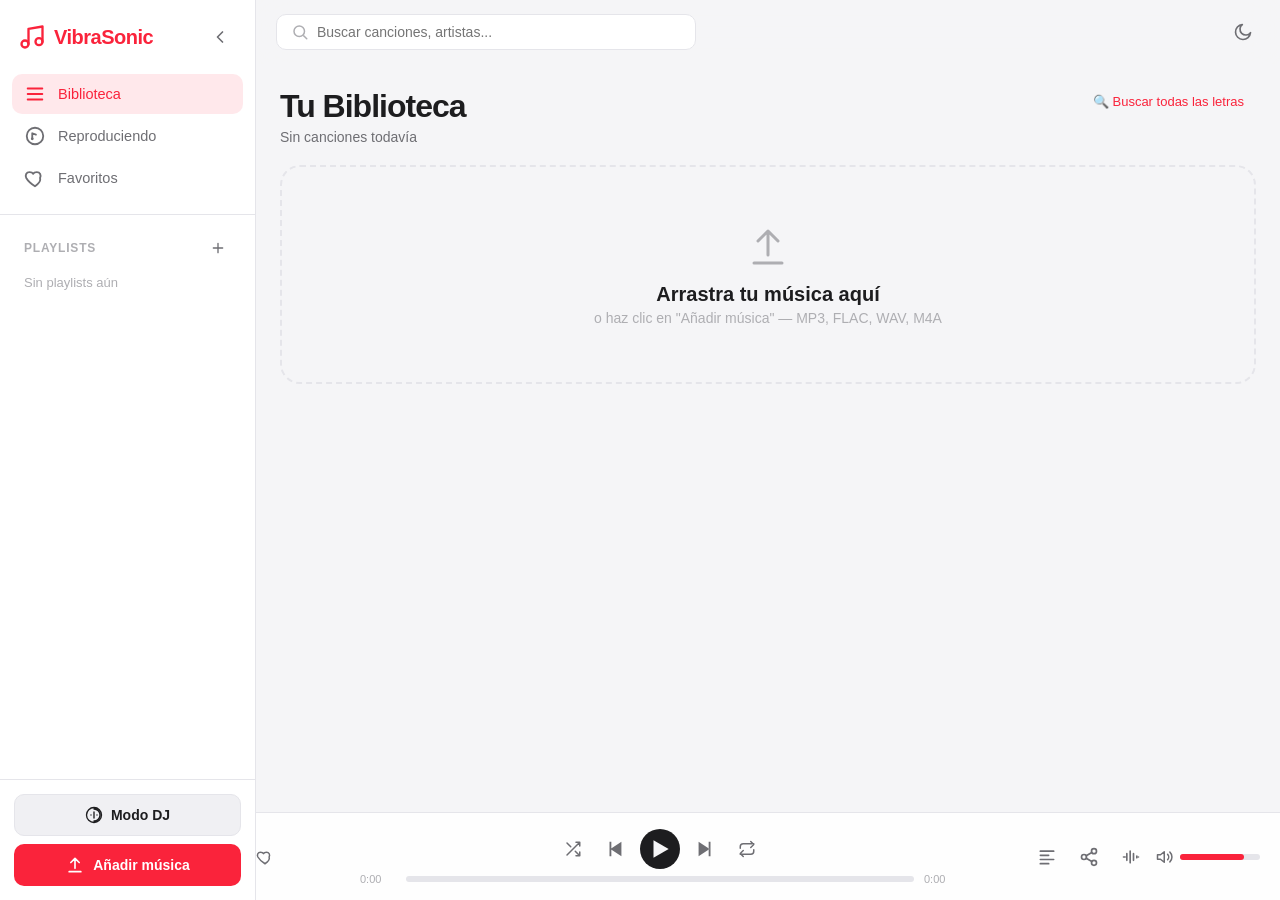
==== index.html @ 5c3b25f8 "Add files via upload" ====
<!DOCTYPE html>
<html lang="es">
<head>
    <meta charset="UTF-8">
    <meta name="viewport" content="width=device-width, initial-scale=1.0, maximum-scale=5.0">
    <meta name="theme-color" content="#fa233b">
    <title>VibraSonic</title>
    <style>
/* ===== Reset ===== */
*, *::before, *::after { margin: 0; padding: 0; box-sizing: border-box; }

:root {
    --bg: #f5f5f7;
    --surface: #ffffff;
    --surface-2: #fbfbfd;
    --surface-3: #f0f0f3;
    --text: #1d1d1f;
    --text-2: #6e6e73;
    --text-3: #aeaeb2;
    --border: #e5e5ea;
    --accent: #fa233b;
    --accent-2: #ff416c;
    --accent-light: rgba(250, 35, 59, 0.1);
    --shadow: 0 4px 24px rgba(0, 0, 0, 0.06);
    --shadow-lg: 0 12px 48px rgba(0, 0, 0, 0.12);
    --song-color: #fa233b;
    --song-color-light: rgba(250, 35, 59, 0.1);
    --player-bg: rgba(255, 255, 255, 0.85);
    --topbar-bg: rgba(245, 245, 247, 0.8);
    --radius: 14px;
    --radius-sm: 10px;
    --radius-lg: 20px;
    --sidebar-w: 256px;
    --player-h: 88px;
    --transition: 0.25s cubic-bezier(0.4, 0, 0.2, 1);
    --font: -apple-system, BlinkMacSystemFont, "SF Pro Display", "Segoe UI", Roboto, Helvetica, Arial, sans-serif;
}

[data-theme="dark"] {
    --bg: #0a0a0c;
    --surface: #1c1c1e;
    --surface-2: #2c2c2e;
    --surface-3: #3a3a3c;
    --text: #f5f5f7;
    --text-2: #98989d;
    --text-3: #636366;
    --border: #38383a;
    --accent: #fa2350;
    --accent-2: #ff4d6d;
    --accent-light: rgba(250, 35, 80, 0.15);
    --shadow: 0 4px 24px rgba(0, 0, 0, 0.3);
    --shadow-lg: 0 12px 48px rgba(0, 0, 0, 0.5);
    --player-bg: rgba(28, 28, 30, 0.85);
    --topbar-bg: rgba(10, 10, 12, 0.8);
}

html, body {
    height: 100%;
    font-family: var(--font);
    background: var(--bg);
    color: var(--text);
    overflow: hidden;
    -webkit-font-smoothing: antialiased;
    transition: background 0.4s ease, color 0.4s ease;
}

button { font-family: var(--font); cursor: pointer; border: none; background: none; color: inherit; }
input, textarea { font-family: var(--font); outline: none; }
::-webkit-scrollbar { width: 8px; }
::-webkit-scrollbar-track { background: transparent; }
::-webkit-scrollbar-thumb { background: var(--text-3); border-radius: 4px; }
::-webkit-scrollbar-thumb:hover { background: var(--text-2); }

#app { display: flex; height: 100vh; height: 100dvh; width: 100vw; }

/* ===== Sidebar ===== */
.sidebar {
    width: var(--sidebar-w);
    background: var(--surface);
    border-right: 1px solid var(--border);
    display: flex;
    flex-direction: column;
    flex-shrink: 0;
    z-index: 100;
    transition: margin-left var(--transition), background 0.4s ease;
}
.sidebar.collapsed { margin-left: calc(-1 * var(--sidebar-w)); }

.sidebar-header { display: flex; align-items: center; justify-content: space-between; padding: 20px 18px 12px; }
.logo { display: flex; align-items: center; gap: 8px; color: var(--accent); font-size: 20px; font-weight: 700; letter-spacing: -0.5px; }

.icon-btn { display: flex; align-items: center; justify-content: center; width: 34px; height: 34px; border-radius: 50%; color: var(--text-2); transition: all var(--transition); flex-shrink: 0; }
.icon-btn:hover { background: var(--surface-3); color: var(--text); }
.icon-btn.active { color: var(--accent); background: var(--accent-light); }

.icon-btn-sm { display: flex; align-items: center; justify-content: center; width: 26px; height: 26px; border-radius: 50%; color: var(--text-2); transition: all var(--transition); }
.icon-btn-sm:hover { background: var(--surface-3); color: var(--accent); }

.sidebar-nav { padding: 8px 12px; display: flex; flex-direction: column; gap: 2px; }
.nav-item { display: flex; align-items: center; gap: 12px; width: 100%; padding: 9px 12px; border-radius: var(--radius-sm); color: var(--text-2); font-size: 14.5px; font-weight: 500; transition: all var(--transition); }
.nav-item:hover { background: var(--surface-3); color: var(--text); }
.nav-item.active { background: var(--accent-light); color: var(--accent); }
.nav-item .badge { margin-left: auto; background: var(--accent); color: #fff; font-size: 11px; font-weight: 700; min-width: 20px; height: 20px; border-radius: 10px; display: flex; align-items: center; justify-content: center; padding: 0 6px; }
.nav-item .badge:empty { display: none; }

.sidebar-section { padding: 8px 12px; margin-top: 8px; flex: 1; overflow-y: auto; border-top: 1px solid var(--border); }
.section-label { display: flex; align-items: center; justify-content: space-between; padding: 12px 12px 6px; font-size: 12px; font-weight: 700; text-transform: uppercase; letter-spacing: 0.8px; color: var(--text-3); }
.playlist-list { display: flex; flex-direction: column; gap: 2px; }
.playlist-item { display: flex; align-items: center; gap: 10px; width: 100%; padding: 8px 12px; border-radius: var(--radius-sm); color: var(--text-2); font-size: 14px; transition: all var(--transition); text-align: left; }
.playlist-item:hover { background: var(--surface-3); color: var(--text); }
.playlist-item.active { background: var(--accent-light); color: var(--accent); }
.playlist-item .pl-name { flex: 1; white-space: nowrap; overflow: hidden; text-overflow: ellipsis; }
.playlist-item .pl-count { font-size: 12px; color: var(--text-3); }
.empty-hint { padding: 8px 12px; font-size: 13px; color: var(--text-3); }

.sidebar-footer { padding: 14px; border-top: 1px solid var(--border); display: flex; flex-direction: column; gap: 8px; }
.upload-btn { display: flex; align-items: center; justify-content: center; gap: 8px; width: 100%; padding: 11px; border-radius: var(--radius-sm); background: var(--accent); color: #fff; font-size: 14px; font-weight: 600; transition: all var(--transition); }
.upload-btn:hover { background: #e01e33; transform: translateY(-1px); box-shadow: 0 4px 16px rgba(250, 35, 59, 0.3); }
.dj-btn { display: flex; align-items: center; justify-content: center; gap: 8px; width: 100%; padding: 11px; border-radius: var(--radius-sm); background: var(--surface-3); color: var(--text); font-size: 14px; font-weight: 600; transition: all var(--transition); border: 1px solid var(--border); }
.dj-btn:hover { background: var(--accent-light); color: var(--accent); }
.dj-btn.active { background: var(--accent); color: #fff; border-color: var(--accent); animation: djPulse 2s ease-in-out infinite; }
@keyframes djPulse { 0%,100% { box-shadow: 0 0 0 0 rgba(250,35,59,0.3); } 50% { box-shadow: 0 0 0 6px rgba(250,35,59,0); } }

/* ===== Main ===== */
.main { flex: 1; display: flex; flex-direction: column; overflow: hidden; position: relative; min-width: 0; }
.topbar { display: flex; align-items: center; gap: 10px; padding: 14px 20px; position: sticky; top: 0; z-index: 10; background: var(--topbar-bg); backdrop-filter: blur(20px); -webkit-backdrop-filter: blur(20px); }

/* FIX: menu-open always visible when sidebar collapsed */
.menu-open { display: none; }
.sidebar.collapsed + .main .menu-open { display: flex; }
@media (max-width: 640px) { .menu-open { display: flex; } }

.topbar-actions { display: flex; align-items: center; gap: 4px; margin-left: auto; }
.search-box { display: flex; align-items: center; gap: 8px; flex: 1; max-width: 420px; background: var(--surface); border: 1px solid var(--border); border-radius: 10px; padding: 8px 14px; color: var(--text-3); transition: all var(--transition); }
.search-box:focus-within { border-color: var(--accent); box-shadow: 0 0 0 3px var(--accent-light); }
.search-box input { flex: 1; border: none; background: none; font-size: 14px; color: var(--text); min-width: 0; }

/* ===== Views ===== */
.view-container { flex: 1; overflow-y: auto; padding-bottom: calc(var(--player-h) + 16px); position: relative; }
.view { display: none; padding: 8px 24px 24px; animation: fadeIn 0.3s ease; }
.view.active { display: block; }
@keyframes fadeIn { from { opacity: 0; transform: translateY(8px); } to { opacity: 1; transform: translateY(0); } }

.view-header { padding: 16px 0 20px; display: flex; align-items: flex-start; justify-content: space-between; flex-wrap: wrap; gap: 8px; }
.view-header-actions { display: flex; align-items: center; gap: 16px; padding: 0 0 16px; flex-wrap: wrap; }
.gradient-header { padding: 24px 0; }
.view-title { font-size: 32px; font-weight: 800; letter-spacing: -1px; margin-bottom: 4px; }
.view-subtitle { font-size: 14px; color: var(--text-2); }
.big-icon { width: 80px; height: 80px; border-radius: var(--radius); display: flex; align-items: center; justify-content: center; margin-bottom: 16px; }
.gradient-header .big-icon { background: linear-gradient(135deg, var(--accent), var(--accent-2)); color: #fff; box-shadow: 0 8px 32px rgba(250, 35, 59, 0.25); }
.playlist-icon { background: linear-gradient(135deg, #6366f1, #a855f7) !important; box-shadow: 0 8px 32px rgba(99, 102, 241, 0.25) !important; }
.dj-big-icon { background: linear-gradient(135deg, #f59e0b, #ec4899) !important; box-shadow: 0 8px 32px rgba(245, 158, 11, 0.25) !important; }
.playlist-label { font-size: 12px; text-transform: uppercase; letter-spacing: 1px; color: var(--text-3); font-weight: 600; }

/* ===== Upload Zone ===== */
.upload-zone { display: flex; flex-direction: column; align-items: center; justify-content: center; text-align: center; padding: 56px 24px; border: 2px dashed var(--border); border-radius: var(--radius-lg); margin-bottom: 24px; color: var(--text-3); transition: all var(--transition); cursor: pointer; }
.upload-zone:hover, .upload-zone.dragover { border-color: var(--accent); background: var(--accent-light); color: var(--accent); }
.upload-zone h3 { font-size: 20px; font-weight: 700; margin: 12px 0 4px; color: var(--text); }
.upload-zone p { font-size: 14px; }
.upload-zone.hidden { display: none; }

/* ===== Song List ===== */
.song-list { display: flex; flex-direction: column; }
.song-row { display: flex; align-items: center; gap: 14px; padding: 8px 12px; border-radius: var(--radius-sm); transition: background var(--transition); position: relative; }
.song-row:hover { background: var(--surface); }
.song-row.playing { background: var(--song-color-light); }
.song-row.playing .song-title { color: var(--song-color); }
.song-index { width: 24px; text-align: center; font-size: 14px; color: var(--text-3); flex-shrink: 0; }
.song-row:hover .song-index .num { display: none; }
.song-row:hover .song-index .play-hover { display: flex; }
.song-index .play-hover { display: none; align-items: center; justify-content: center; color: var(--text); }
.song-row.playing .song-index .num { display: inline; }
.song-row.playing .song-index .play-hover { display: flex; }
.song-row.playing .song-index .equalizer { display: none; }
body.audio-playing .song-row.playing .song-index .num { display: none; }
body.audio-playing .song-row.playing .song-index .play-hover { display: none; }
body.audio-playing .song-row.playing .song-index .equalizer { display: flex; }
.song-index .equalizer { display: none; align-items: flex-end; justify-content: center; gap: 2px; height: 16px; }
.song-index .equalizer span { width: 3px; background: var(--song-color); border-radius: 2px; animation: eq 0.8s ease-in-out infinite; }
.song-index .equalizer span:nth-child(1) { height: 60%; animation-delay: 0s; }
.song-index .equalizer span:nth-child(2) { height: 100%; animation-delay: 0.15s; }
.song-index .equalizer span:nth-child(3) { height: 40%; animation-delay: 0.3s; }
@keyframes eq { 0%,100% { transform: scaleY(0.4); } 50% { transform: scaleY(1); } }

.song-art { width: 44px; height: 44px; border-radius: 8px; background: linear-gradient(135deg, var(--surface-3), var(--border)); flex-shrink: 0; overflow: hidden; display: flex; align-items: center; justify-content: center; color: var(--text-3); }
.song-art img { width: 100%; height: 100%; object-fit: cover; }
.song-info { flex: 1; min-width: 0; }
.song-title { font-size: 15px; font-weight: 500; color: var(--text); white-space: nowrap; overflow: hidden; text-overflow: ellipsis; }
.song-artist { font-size: 13px; color: var(--text-2); white-space: nowrap; overflow: hidden; text-overflow: ellipsis; }

.song-meta { display: flex; align-items: center; gap: 6px; flex-shrink: 0; }
.bpm-badge { font-size: 11px; font-weight: 700; color: var(--text-2); background: var(--surface-3); padding: 2px 7px; border-radius: 6px; font-variant-numeric: tabular-nums; }
.lrc-badge { font-size: 13px; width: 22px; height: 22px; border-radius: 6px; display: flex; align-items: center; justify-content: center; font-weight: 700; }
.lrc-badge.found { color: var(--song-color); background: var(--song-color-light); }
.lrc-badge.notfound { color: var(--text-3); opacity: 0.4; }
.lrc-badge.searching { width: 14px; height: 14px; border: 2px solid var(--border); border-top-color: var(--accent); border-radius: 50%; animation: spin 0.8s linear infinite; }
@keyframes spin { to { transform: rotate(360deg); } }
.song-duration { font-size: 13px; color: var(--text-3); flex-shrink: 0; }
.song-actions { display: flex; align-items: center; gap: 4px; opacity: 0; transition: opacity var(--transition); }
.song-row:hover .song-actions { opacity: 1; }
.song-fav { color: var(--text-3); transition: all var(--transition); }
.song-fav.favorited { color: var(--accent); }
.song-fav.favorited svg { fill: var(--accent); }

/* ===== Player Bar ===== */
.player-bar { position: absolute; bottom: 0; left: 0; right: 0; height: var(--player-h); background: var(--player-bg); backdrop-filter: blur(24px); -webkit-backdrop-filter: blur(24px); border-top: 1px solid var(--border); display: flex; align-items: center; padding: 0 20px; gap: 16px; z-index: 50; }
.player-track { display: flex; align-items: center; gap: 12px; width: 260px; flex-shrink: 0; min-width: 0; }
.player-art { width: 56px; height: 56px; border-radius: 8px; overflow: hidden; background: linear-gradient(135deg, var(--surface-3), var(--border)); display: flex; align-items: center; justify-content: center; color: var(--text-3); flex-shrink: 0; }
.player-art img { width: 100%; height: 100%; object-fit: cover; }
.mini-placeholder svg { opacity: 0.5; }
.player-track-info { display: flex; flex-direction: column; min-width: 0; flex: 1; }
.player-title { font-size: 14px; font-weight: 600; white-space: nowrap; overflow: hidden; text-overflow: ellipsis; }
.player-artist { font-size: 12px; color: var(--text-2); white-space: nowrap; overflow: hidden; text-overflow: ellipsis; }
.fav-toggle { width: 30px; height: 30px; flex-shrink: 0; }
.fav-toggle.favorited { color: var(--accent); }
.fav-toggle.favorited svg { fill: var(--accent); }

.player-center { flex: 1; display: flex; flex-direction: column; align-items: center; gap: 4px; max-width: 600px; margin: 0 auto; }
.player-controls { display: flex; align-items: center; gap: 8px; }
.play-btn { width: 40px; height: 40px; border-radius: 50%; background: var(--text); color: var(--bg); display: flex; align-items: center; justify-content: center; transition: transform var(--transition); }
.play-btn:hover { transform: scale(1.08); }
.play-btn:active { transform: scale(0.95); }

.progress-row { display: flex; align-items: center; gap: 10px; width: 100%; }
.time { font-size: 11px; color: var(--text-3); min-width: 36px; font-variant-numeric: tabular-nums; }

/* FIX: Progress bar uses --song-color, no width transition for performance */
.progress-bar { flex: 1; height: 6px; background: var(--border); border-radius: 3px; cursor: pointer; position: relative; touch-action: none; }
.progress-fill { height: 100%; background: var(--song-color); border-radius: 3px; width: 0%; transition: background 0.5s ease; }
.progress-handle { position: absolute; top: 50%; left: 0%; width: 12px; height: 12px; background: var(--surface); border: 2px solid var(--song-color); border-radius: 50%; transform: translate(-50%, -50%); opacity: 0; transition: opacity var(--transition), border-color 0.5s ease; }
.progress-bar:hover .progress-handle { opacity: 1; }

.player-right { display: flex; align-items: center; gap: 8px; width: 220px; flex-shrink: 0; justify-content: flex-end; }
.player-right .icon-btn.active { color: var(--accent); }

.volume-row { display: flex; align-items: center; gap: 6px; color: var(--text-2); }
.volume-bar { width: 80px; height: 6px; background: var(--border); border-radius: 3px; cursor: pointer; position: relative; touch-action: none; }
.volume-fill { height: 100%; background: var(--song-color); border-radius: 3px; width: 80%; transition: background 0.5s ease; }
.volume-handle { position: absolute; top: 50%; left: 80%; width: 10px; height: 10px; background: var(--surface); border: 2px solid var(--song-color); border-radius: 50%; transform: translate(-50%, -50%); opacity: 0; transition: opacity var(--transition), border-color 0.5s ease; }
.volume-bar:hover .volume-handle { opacity: 1; }

/* ===== Now Playing ===== */
.nowplaying-grid { display: grid; grid-template-columns: 1fr 1fr; gap: 32px; padding-top: 16px; }
.np-art-wrap { display: flex; flex-direction: column; align-items: center; position: sticky; top: 16px; }
.np-art { width: 100%; max-width: 360px; aspect-ratio: 1; border-radius: var(--radius-lg); overflow: hidden; background: linear-gradient(135deg, var(--song-color), var(--accent-2)); box-shadow: var(--shadow-lg); display: flex; align-items: center; justify-content: center; color: rgba(255,255,255,0.3); transition: background 0.5s ease, transform 0.4s ease; }
.np-art img { width: 100%; height: 100%; object-fit: cover; }
.np-art.playing-art { animation: floatArt 4s ease-in-out infinite; }
@keyframes floatArt { 0%,100% { transform: translateY(0); } 50% { transform: translateY(-6px); } }
.np-info { text-align: center; margin-top: 20px; max-width: 360px; }
.np-title { font-size: 22px; font-weight: 700; letter-spacing: -0.5px; }
.np-artist { font-size: 15px; color: var(--text-2); margin-top: 4px; }
.np-meta { display: flex; gap: 8px; justify-content: center; margin-top: 8px; flex-wrap: wrap; }
.np-actions { display: flex; gap: 12px; margin-top: 16px; justify-content: center; }
.round-btn { width: 42px; height: 42px; border-radius: 50%; background: var(--surface); border: 1px solid var(--border); color: var(--text-2); display: flex; align-items: center; justify-content: center; transition: all var(--transition); }
.round-btn:hover { background: var(--surface-3); color: var(--text); transform: translateY(-2px); }
.round-btn.active { color: var(--accent); border-color: var(--accent); }
.round-btn.active svg { fill: var(--accent); }

/* ===== Lyrics ===== */
.np-lyrics-panel { height: calc(100dvh - var(--player-h) - 120px); overflow: hidden; position: relative; -webkit-mask-image: linear-gradient(to bottom, transparent 0%, #000 15%, #000 85%, transparent 100%); mask-image: linear-gradient(to bottom, transparent 0%, #000 15%, #000 85%, transparent 100%); }
.lyrics-scroll { padding: 50% 0; transition: transform 0.4s cubic-bezier(0.4, 0, 0.2, 1); display: flex; flex-direction: column; gap: 18px; will-change: transform; }
.lyric-line { font-size: 24px; font-weight: 700; color: var(--text-3); text-align: left; line-height: 1.4; transition: color 0.4s ease, transform 0.4s ease; cursor: pointer; letter-spacing: -0.3px; }
.lyric-line:hover { color: var(--text-2); }
.lyric-line.active { color: var(--text); transform: scale(1.02); }
.lyrics-empty { text-align: center; color: var(--text-3); padding: 40% 20px; }
.lyrics-empty svg { margin-bottom: 12px; opacity: 0.4; }
.lyrics-empty p { font-size: 16px; margin-bottom: 16px; }
.lyrics-loading { text-align: center; color: var(--text-3); padding: 40% 20px; }
.lyrics-loading .spinner { width: 32px; height: 32px; border: 3px solid var(--border); border-top-color: var(--accent); border-radius: 50%; animation: spin 0.8s linear infinite; margin: 0 auto 16px; }

.text-btn { color: var(--accent); font-size: 14px; font-weight: 500; padding: 6px 12px; border-radius: 8px; transition: background var(--transition); }
.text-btn:hover { background: var(--accent-light); }
.text-btn.danger { color: #ff3b30; }
.text-btn.danger:hover { background: rgba(255, 59, 48, 0.1); }
.primary-btn { background: var(--accent); color: #fff; padding: 10px 24px; border-radius: var(--radius-sm); font-size: 14px; font-weight: 600; transition: all var(--transition); }
.primary-btn:hover { background: #e01e33; }
.primary-btn.full { width: 100%; margin-top: 12px; }
.play-all-btn { display: flex; align-items: center; gap: 8px; background: var(--accent); color: #fff; padding: 12px 28px; border-radius: 30px; font-size: 15px; font-weight: 600; transition: all var(--transition); }
.play-all-btn:hover { transform: scale(1.04); box-shadow: 0 6px 20px rgba(250, 35, 59, 0.3); }

/* ===== DJ Panel ===== */
.dj-panel { background: var(--surface); border-radius: var(--radius-lg); padding: 24px; margin-bottom: 24px; border: 1px solid var(--border); }
.dj-panel-header { display: flex; align-items: center; gap: 12px; margin-bottom: 16px; }
.dj-panel-title { font-size: 18px; font-weight: 700; }
.dj-panel-desc { font-size: 14px; color: var(--text-2); margin-bottom: 16px; line-height: 1.5; }
.dj-stats { display: flex; gap: 12px; flex-wrap: wrap; margin-bottom: 16px; }
.dj-stat { background: var(--surface-3); padding: 8px 14px; border-radius: var(--radius-sm); font-size: 13px; color: var(--text-2); }
.dj-stat strong { color: var(--text); font-weight: 700; }

/* ===== Visualizer ===== */
.visualizer-overlay { position: fixed; inset: 0; background: rgba(0,0,0,0.92); backdrop-filter: blur(10px); z-index: 200; display: none; flex-direction: column; }
.visualizer-overlay.show { display: flex; }
#visualizerCanvas { flex: 1; width: 100%; height: 100%; }
.viz-info { position: absolute; bottom: 40px; left: 50%; transform: translateX(-50%); text-align: center; }
.viz-mode-label { color: rgba(255,255,255,0.5); font-size: 13px; text-transform: uppercase; letter-spacing: 2px; }
.viz-modes { display: flex; gap: 8px; margin-top: 12px; }
.viz-mode { color: rgba(255,255,255,0.6); padding: 8px 20px; border-radius: 20px; font-size: 13px; font-weight: 500; border: 1px solid rgba(255,255,255,0.15); transition: all var(--transition); }
.viz-mode:hover { color: #fff; border-color: rgba(255,255,255,0.4); }
.viz-mode.active { background: var(--song-color); color: #fff; border-color: var(--song-color); }
.viz-close { position: absolute; top: 24px; right: 24px; color: rgba(255,255,255,0.7); width: 44px; height: 44px; border-radius: 50%; display: flex; align-items: center; justify-content: center; transition: all var(--transition); }
.viz-close:hover { background: rgba(255,255,255,0.1); color: #fff; }

/* ===== Modal ===== */
.modal-overlay { position: fixed; inset: 0; background: rgba(0,0,0,0.4); backdrop-filter: blur(4px); z-index: 300; display: none; align-items: center; justify-content: center; padding: 20px; }
.modal-overlay.show { display: flex; }
.modal { background: var(--surface); border-radius: var(--radius-lg); width: 100%; max-width: 560px; max-height: 85vh; display: flex; flex-direction: column; box-shadow: var(--shadow-lg); animation: modalIn 0.25s ease; }
.modal-sm { max-width: 420px; }
@keyframes modalIn { from { opacity: 0; transform: scale(0.96) translateY(10px); } to { opacity: 1; transform: scale(1) translateY(0); } }
.modal-header { display: flex; align-items: center; justify-content: space-between; padding: 20px 24px; border-bottom: 1px solid var(--border); }
.modal-header h3 { font-size: 18px; font-weight: 700; }
.modal-body { padding: 20px 24px; overflow-y: auto; flex: 1; }
.modal-hint { font-size: 13px; color: var(--text-2); line-height: 1.5; margin-bottom: 12px; }
.modal-hint code { background: var(--surface-3); padding: 2px 6px; border-radius: 4px; font-size: 12px; }
.modal-body textarea { width: 100%; min-height: 260px; border: 1px solid var(--border); border-radius: var(--radius-sm); padding: 14px; font-size: 14px; line-height: 1.6; resize: vertical; background: var(--bg); color: var(--text); }
.modal-body textarea:focus { border-color: var(--accent); }
.modal-input { width: 100%; border: 1px solid var(--border); border-radius: var(--radius-sm); padding: 12px 14px; font-size: 14px; background: var(--bg); color: var(--text); }
.modal-input:focus { border-color: var(--accent); }
.modal-footer { display: flex; align-items: center; justify-content: flex-end; gap: 8px; padding: 16px 24px; border-top: 1px solid var(--border); }
.divider { text-align: center; margin: 16px 0; position: relative; color: var(--text-3); font-size: 12px; }
.divider::before { content: ''; position: absolute; top: 50%; left: 0; right: 0; height: 1px; background: var(--border); }
.divider span { background: var(--surface); padding: 0 12px; position: relative; }
.playlist-pick-list { display: flex; flex-direction: column; gap: 4px; max-height: 200px; overflow-y: auto; }
.playlist-pick { display: flex; align-items: center; gap: 10px; padding: 10px 14px; border-radius: var(--radius-sm); background: var(--surface-3); font-size: 14px; transition: all var(--transition); width: 100%; text-align: left; color: var(--text); }
.playlist-pick:hover { background: var(--accent-light); color: var(--accent); }

/* ===== Context Menu ===== */
.context-menu { position: fixed; background: var(--surface); border-radius: var(--radius-sm); box-shadow: var(--shadow-lg); padding: 6px; z-index: 400; min-width: 200px; display: none; }
.context-menu.show { display: block; animation: modalIn 0.15s ease; }
.context-menu button { display: flex; align-items: center; gap: 10px; width: 100%; padding: 9px 14px; border-radius: 8px; font-size: 14px; color: var(--text); transition: background var(--transition); text-align: left; }
.context-menu button:hover { background: var(--surface-3); }
.context-menu button.danger { color: #ff3b30; }
.context-menu button svg { flex-shrink: 0; }

/* ===== Toast / Share ===== */
.toast { position: fixed; bottom: calc(var(--player-h) + 20px); left: 50%; transform: translateX(-50%) translateY(100px); background: var(--text); color: var(--bg); padding: 12px 24px; border-radius: 30px; font-size: 14px; font-weight: 500; z-index: 500; opacity: 0; transition: all 0.35s cubic-bezier(0.4,0,0.2,1); box-shadow: var(--shadow-lg); max-width: 90vw; text-align: center; }
.toast.show { transform: translateX(-50%) translateY(0); opacity: 1; }
.share-card { position: fixed; bottom: calc(var(--player-h) + 20px); left: 50%; transform: translateX(-50%) translateY(100px); background: var(--surface); border: 1px solid var(--border); padding: 16px 20px; border-radius: var(--radius); box-shadow: var(--shadow-lg); z-index: 500; opacity: 0; transition: all 0.35s cubic-bezier(0.4,0,0.2,1); display: flex; align-items: center; gap: 14px; max-width: 90vw; }
.share-card.show { transform: translateX(-50%) translateY(0); opacity: 1; }
.share-card .share-icon { color: var(--accent); flex-shrink: 0; }
.share-card .share-text { font-size: 14px; color: var(--text); }

/* ===== Theme Toggle ===== */
.theme-toggle { width: 34px; height: 34px; border-radius: 50%; display: flex; align-items: center; justify-content: center; color: var(--text-2); transition: all var(--transition); }
.theme-toggle:hover { background: var(--surface-3); color: var(--text); }
.theme-toggle .sun { display: none; }
.theme-toggle .moon { display: block; }
[data-theme="dark"] .theme-toggle .sun { display: block; }
[data-theme="dark"] .theme-toggle .moon { display: none; }

/* ===== Crossfade Indicator ===== */
.crossfade-indicator { position: absolute; bottom: var(--player-h); left: 0; right: 0; height: 3px; background: var(--border); z-index: 49; display: none; }
.crossfade-indicator.active { display: block; }
.crossfade-indicator .cf-fill { height: 100%; background: linear-gradient(90deg, var(--accent), var(--accent-2)); width: 0%; }

/* ===== Responsive ===== */
@media (max-width: 768px) {
    :root { --sidebar-w: 240px; --player-h: 76px; }
    .nowplaying-grid { grid-template-columns: 1fr; }
    .np-lyrics-panel { height: 350px; }
    .player-track { width: 180px; }
    .player-right { width: auto; }
    .volume-row { display: none; }
    .view { padding: 8px 16px 24px; }
    .view-title { font-size: 26px; }
    .lyric-line { font-size: 20px; }
    .song-meta .bpm-badge { display: none; }
}
@media (max-width: 640px) {
    :root { --player-h: 68px; }
    .sidebar { position: fixed; top: 0; bottom: 0; left: 0; box-shadow: var(--shadow-lg); }
    .sidebar:not(.collapsed) ~ .main::before { content: ''; position: fixed; inset: 0; background: rgba(0,0,0,0.4); z-index: 99; }
    .player-track { width: auto; flex: 1; min-width: 0; }
    .player-track-info { max-width: 120px; }
    .player-right .icon-btn:not(#vizBtn):not(#shareBtn) { display: none; }
    .progress-row .time { display: none; }
    .view-title { font-size: 22px; }
    .lyric-line { font-size: 18px; }
    .np-art { max-width: 240px; }
    .topbar { padding: 10px 12px; }
    .player-bar { padding: 0 10px; gap: 8px; }
    .play-btn { width: 36px; height: 36px; }
    .player-controls { gap: 4px; }
    .player-controls .icon-btn { width: 30px; height: 30px; }
}

</style>
</head>
<body>
    <div id="app">
        <aside class="sidebar" id="sidebar">
            <div class="sidebar-header">
                <div class="logo">
                    <svg viewBox="0 0 24 24" width="28" height="28" fill="none"><path d="M9 18V5l12-2v13" stroke="currentColor" stroke-width="2" stroke-linecap="round" stroke-linejoin="round"/><circle cx="6" cy="18" r="3" stroke="currentColor" stroke-width="2"/><circle cx="18" cy="16" r="3" stroke="currentColor" stroke-width="2"/></svg>
                    <span>VibraSonic</span>
                </div>
                <button class="icon-btn" id="sidebarToggle" title="Cerrar menú"><svg viewBox="0 0 24 24" width="20" height="20" fill="none"><path d="M15 18l-6-6 6-6" stroke="currentColor" stroke-width="2" stroke-linecap="round" stroke-linejoin="round"/></svg></button>
            </div>
            <nav class="sidebar-nav">
                <button class="nav-item active" data-view="library"><svg viewBox="0 0 24 24" width="22" height="22" fill="none"><path d="M4 6h16M4 12h16M4 18h16" stroke="currentColor" stroke-width="2" stroke-linecap="round"/></svg><span>Biblioteca</span></button>
                <button class="nav-item" data-view="nowplaying"><svg viewBox="0 0 24 24" width="22" height="22" fill="none"><circle cx="12" cy="12" r="9" stroke="currentColor" stroke-width="2"/><path d="M9 15V9l4 1.5" stroke="currentColor" stroke-width="2" stroke-linecap="round" stroke-linejoin="round"/><circle cx="9" cy="15" r="1.5" fill="currentColor"/></svg><span>Reproduciendo</span></button>
                <button class="nav-item" data-view="favorites"><svg viewBox="0 0 24 24" width="22" height="22" fill="none"><path d="M12 21s-7-4.5-9.5-9C1 9 2.5 5.5 6 5.5c2 0 3.5 1 4 2 .5-1 2-2 4-2 3.5 0 5 3.5 3.5 6.5C19 16.5 12 21 12 21z" stroke="currentColor" stroke-width="2" stroke-linejoin="round"/></svg><span>Favoritos</span><span class="badge" id="favBadge"></span></button>
            </nav>
            <div class="sidebar-section">
                <div class="section-label"><span>Playlists</span><button class="icon-btn-sm" id="newPlaylistBtn" title="Nueva playlist"><svg viewBox="0 0 24 24" width="16" height="16" fill="none"><path d="M12 5v14M5 12h14" stroke="currentColor" stroke-width="2" stroke-linecap="round"/></svg></button></div>
                <div class="playlist-list" id="playlistList"><p class="empty-hint">Sin playlists aún</p></div>
            </div>
            <div class="sidebar-footer">
                <button class="dj-btn" id="djBtn"><svg viewBox="0 0 24 24" width="18" height="18" fill="none"><path d="M12 2a10 10 0 100 20 10 10 0 000-20zm0 2a8 8 0 010 16M8 12h.01M12 8v8M16 12h.01" stroke="currentColor" stroke-width="1.8" stroke-linecap="round"/></svg><span>Modo DJ</span></button>
                <button class="upload-btn" id="uploadBtn"><svg viewBox="0 0 24 24" width="20" height="20" fill="none"><path d="M12 16V4M7 9l5-5 5 5M5 20h14" stroke="currentColor" stroke-width="2" stroke-linecap="round" stroke-linejoin="round"/></svg><span>Añadir música</span></button>
                <input type="file" id="fileInput" accept="audio/*,.lrc" multiple hidden>
            </div>
        </aside>

        <main class="main" id="main">
            <header class="topbar">
                <button class="icon-btn menu-open" id="menuOpen" title="Abrir menú"><svg viewBox="0 0 24 24" width="22" height="22" fill="none"><path d="M4 6h16M4 12h16M4 18h16" stroke="currentColor" stroke-width="2" stroke-linecap="round"/></svg></button>
                <div class="search-box"><svg viewBox="0 0 24 24" width="18" height="18" fill="none"><circle cx="11" cy="11" r="7" stroke="currentColor" stroke-width="2"/><path d="M21 21l-4-4" stroke="currentColor" stroke-width="2" stroke-linecap="round"/></svg><input type="text" id="searchInput" placeholder="Buscar canciones, artistas..."></div>
                <div class="topbar-actions">
                    <button class="theme-toggle" id="themeToggle" title="Cambiar tema"><svg class="moon" viewBox="0 0 24 24" width="20" height="20" fill="none"><path d="M21 12.8A9 9 0 1111.2 3a7 7 0 109.8 9.8z" stroke="currentColor" stroke-width="2" stroke-linejoin="round"/></svg><svg class="sun" viewBox="0 0 24 24" width="20" height="20" fill="none"><circle cx="12" cy="12" r="4" stroke="currentColor" stroke-width="2"/><path d="M12 2v2M12 20v2M4.93 4.93l1.41 1.41M17.66 17.66l1.41 1.41M2 12h2M20 12h2M6.34 17.66l-1.41 1.41M19.07 4.93l-1.41 1.41" stroke="currentColor" stroke-width="2" stroke-linecap="round"/></svg></button>
                </div>
            </header>

            <div class="view-container">
                <section class="view active" id="view-library">
                    <div class="view-header">
                        <div><h1 class="view-title">Tu Biblioteca</h1><p class="view-subtitle" id="libraryCount">Sin canciones todavía</p></div>
                        <button class="text-btn" id="searchAllLyricsBtn" style="font-size:13px;white-space:nowrap;">🔍 Buscar todas las letras</button>
                    </div>
                    <div class="upload-zone" id="uploadZone"><svg viewBox="0 0 24 24" width="48" height="48" fill="none"><path d="M12 16V4M7 9l5-5 5 5M5 20h14" stroke="currentColor" stroke-width="1.5" stroke-linecap="round" stroke-linejoin="round"/></svg><h3>Arrastra tu música aquí</h3><p>o haz clic en "Añadir música" — MP3, FLAC, WAV, M4A</p></div>
                    <div class="dj-panel" id="djPanel" style="display:none;">
                        <div class="dj-panel-header"><div class="big-icon dj-big-icon" style="width:48px;height:48px;margin:0;"><svg viewBox="0 0 24 24" width="28" height="28" fill="none"><path d="M12 2a10 10 0 100 20 10 10 0 000-20zm0 2a8 8 0 010 16M8 12h.01M12 8v8M16 12h.01" stroke="currentColor" stroke-width="1.8" stroke-linecap="round"/></svg></div><div class="dj-panel-title">Sesión DJ</div></div>
                        <div class="dj-stats" id="djStats"></div>
                        <button class="play-all-btn" id="djPlayBtn"><svg viewBox="0 0 24 24" width="20" height="20" fill="currentColor"><path d="M6 4l14 8-14 8V4z"/></svg> Iniciar sesión DJ</button>
                    </div>
                    <div class="song-list" id="songList"></div>
                </section>

                <section class="view" id="view-favorites">
                    <div class="view-header gradient-header"><div><div class="big-icon"><svg viewBox="0 0 24 24" width="56" height="56" fill="none"><path d="M12 21s-7-4.5-9.5-9C1 9 2.5 5.5 6 5.5c2 0 3.5 1 4 2 .5-1 2-2 4-2 3.5 0 5 3.5 3.5 6.5C19 16.5 12 21 12 21z" fill="currentColor"/></svg></div><h1 class="view-title">Favoritos</h1><p class="view-subtitle" id="favCount"></p></div></div>
                    <div class="song-list" id="favSongList"></div>
                </section>

                <section class="view" id="view-nowplaying">
                    <div class="nowplaying-grid">
                        <div class="np-art-wrap">
                            <div class="np-art" id="npArt"><div class="np-art-placeholder"><svg viewBox="0 0 24 24" width="64" height="64" fill="none"><circle cx="12" cy="12" r="9" stroke="currentColor" stroke-width="1.5"/><path d="M9 15V9l4 1.5" stroke="currentColor" stroke-width="1.5" stroke-linecap="round" stroke-linejoin="round"/></svg></div></div>
                            <div class="np-info"><h2 class="np-title" id="npTitle">No hay canción</h2><p class="np-artist" id="npArtist">Selecciona una canción</p><div class="np-meta" id="npMeta"></div></div>
                            <div class="np-actions">
                                <button class="round-btn" id="npFavorite" title="Favorito"><svg viewBox="0 0 24 24" width="22" height="22" fill="none"><path d="M12 21s-7-4.5-9.5-9C1 9 2.5 5.5 6 5.5c2 0 3.5 1 4 2 .5-1 2-2 4-2 3.5 0 5 3.5 3.5 6.5C19 16.5 12 21 12 21z" stroke="currentColor" stroke-width="2" stroke-linejoin="round"/></svg></button>
                                <button class="round-btn" id="npLyricsSearch" title="Buscar letra"><svg viewBox="0 0 24 24" width="22" height="22" fill="none"><path d="M4 5h16M4 10h10M4 15h16M4 20h10" stroke="currentColor" stroke-width="2" stroke-linecap="round"/></svg></button>
                                <button class="round-btn" id="npLyricsToggle" title="Editar letra"><svg viewBox="0 0 24 24" width="22" height="22" fill="none"><path d="M11 4H4a2 2 0 00-2 2v14a2 2 0 002 2h14a2 2 0 002-2v-7M18.5 2.5a2.12 2.12 0 013 3L12 15l-4 1 1-4 9.5-9.5z" stroke="currentColor" stroke-width="2" stroke-linecap="round" stroke-linejoin="round"/></svg></button>
                                <button class="round-btn" id="npShare" title="Compartir"><svg viewBox="0 0 24 24" width="22" height="22" fill="none"><circle cx="18" cy="5" r="3" stroke="currentColor" stroke-width="2"/><circle cx="6" cy="12" r="3" stroke="currentColor" stroke-width="2"/><circle cx="18" cy="19" r="3" stroke="currentColor" stroke-width="2"/><path d="M8.59 13.51l6.83 3.98M15.41 6.51l-6.82 3.98" stroke="currentColor" stroke-width="2" stroke-linecap="round"/></svg></button>
                            </div>
                        </div>
                        <div class="np-lyrics-panel" id="npLyricsPanel"><div class="lyrics-scroll" id="lyricsScroll"><div class="lyrics-empty"><svg viewBox="0 0 24 24" width="40" height="40" fill="none"><path d="M4 5h16M4 10h10M4 15h16M4 20h10" stroke="currentColor" stroke-width="1.5" stroke-linecap="round"/></svg><p>No hay letra disponible</p></div></div></div>
                    </div>
                </section>

                <section class="view" id="view-playlist">
                    <div class="view-header gradient-header"><div><div class="big-icon playlist-icon"><svg viewBox="0 0 24 24" width="56" height="56" fill="none"><path d="M9 18V5l12-2v13" stroke="currentColor" stroke-width="2" stroke-linecap="round" stroke-linejoin="round"/><circle cx="6" cy="18" r="3" stroke="currentColor" stroke-width="2"/><circle cx="18" cy="16" r="3" stroke="currentColor" stroke-width="2"/></svg></div><span class="playlist-label">Playlist</span><h1 class="view-title" id="playlistDetailTitle">Playlist</h1><p class="view-subtitle" id="playlistDetailCount"></p></div></div>
                    <div class="view-header-actions"><button class="play-all-btn" id="playlistPlayAll"><svg viewBox="0 0 24 24" width="20" height="20" fill="currentColor"><path d="M6 4l14 8-14 8V4z"/></svg> Reproducir</button><button class="text-btn danger" id="playlistDelete">Eliminar playlist</button></div>
                    <div class="song-list" id="playlistSongList"></div>
                </section>
            </div>
        </main>

        <div class="crossfade-indicator" id="crossfadeIndicator"><div class="cf-fill" id="cfFill"></div></div>

        <div class="player-bar" id="playerBar">
            <div class="player-track">
                <div class="player-art" id="playerArt"><div class="mini-placeholder"><svg viewBox="0 0 24 24" width="20" height="20" fill="none"><circle cx="12" cy="12" r="9" stroke="currentColor" stroke-width="1.5"/></svg></div></div>
                <div class="player-track-info"><span class="player-title" id="playerTitle">Sin reproducción</span><span class="player-artist" id="playerArtist">—</span></div>
                <button class="icon-btn fav-toggle" id="playerFavorite" title="Favorito"><svg viewBox="0 0 24 24" width="18" height="18" fill="none"><path d="M12 21s-7-4.5-9.5-9C1 9 2.5 5.5 6 5.5c2 0 3.5 1 4 2 .5-1 2-2 4-2 3.5 0 5 3.5 3.5 6.5C19 16.5 12 21 12 21z" stroke="currentColor" stroke-width="2" stroke-linejoin="round"/></svg></button>
            </div>
            <div class="player-center">
                <div class="player-controls">
                    <button class="icon-btn" id="shuffleBtn" title="Aleatorio"><svg viewBox="0 0 24 24" width="18" height="18" fill="none"><path d="M16 3h5v5M4 20L21 3M21 16v5h-5M15 15l6 6M4 4l5 5" stroke="currentColor" stroke-width="2" stroke-linecap="round" stroke-linejoin="round"/></svg></button>
                    <button class="icon-btn" id="prevBtn" title="Anterior"><svg viewBox="0 0 24 24" width="22" height="22" fill="currentColor"><path d="M19 4v16l-12-8 12-8zM6 4h2v16H6z"/></svg></button>
                    <button class="play-btn" id="playBtn" title="Reproducir"><svg id="playIcon" viewBox="0 0 24 24" width="26" height="26" fill="currentColor"><path d="M6 4l14 8-14 8V4z"/></svg><svg id="pauseIcon" viewBox="0 0 24 24" width="26" height="26" fill="currentColor" style="display:none"><path d="M6 4h4v16H6zM14 4h4v16h-4z"/></svg></button>
                    <button class="icon-btn" id="nextBtn" title="Siguiente"><svg viewBox="0 0 24 24" width="22" height="22" fill="currentColor"><path d="M5 4v16l12-8-12-8zM16 4h2v16h-2z"/></svg></button>
                    <button class="icon-btn" id="repeatBtn" title="Repetir"><svg viewBox="0 0 24 24" width="18" height="18" fill="none"><path d="M17 2l4 4-4 4M3 11V9a4 4 0 014-4h14M7 22l-4-4 4-4M21 13v2a4 4 0 01-4 4H3" stroke="currentColor" stroke-width="2" stroke-linecap="round" stroke-linejoin="round"/></svg></button>
                </div>
                <div class="progress-row"><span class="time" id="currentTime">0:00</span><div class="progress-bar" id="progressBar"><div class="progress-fill" id="progressFill"></div><div class="progress-handle" id="progressHandle"></div></div><span class="time" id="duration">0:00</span></div>
            </div>
            <div class="player-right">
                <button class="icon-btn" id="lyricsBtnBottom" title="Letra"><svg viewBox="0 0 24 24" width="20" height="20" fill="none"><path d="M4 5h16M4 10h10M4 15h16M4 20h10" stroke="currentColor" stroke-width="2" stroke-linecap="round"/></svg></button>
                <button class="icon-btn" id="shareBtn" title="Compartir"><svg viewBox="0 0 24 24" width="20" height="20" fill="none"><circle cx="18" cy="5" r="3" stroke="currentColor" stroke-width="2"/><circle cx="6" cy="12" r="3" stroke="currentColor" stroke-width="2"/><circle cx="18" cy="19" r="3" stroke="currentColor" stroke-width="2"/><path d="M8.59 13.51l6.83 3.98M15.41 6.51l-6.82 3.98" stroke="currentColor" stroke-width="2" stroke-linecap="round"/></svg></button>
                <button class="icon-btn" id="vizBtn" title="Visualizador"><svg viewBox="0 0 24 24" width="20" height="20" fill="none"><path d="M3 12h2M7 8v8M11 5v14M15 8v8M19 11v2M21 12h0" stroke="currentColor" stroke-width="2" stroke-linecap="round"/></svg></button>
                <div class="volume-row"><svg viewBox="0 0 24 24" width="18" height="18" fill="none"><path d="M11 5L6 9H2v6h4l5 4V5z" stroke="currentColor" stroke-width="2" stroke-linejoin="round"/><path d="M15.5 8.5a5 5 0 010 7M18.5 5.5a9 9 0 010 13" stroke="currentColor" stroke-width="2" stroke-linecap="round"/></svg><div class="volume-bar" id="volumeBar"><div class="volume-fill" id="volumeFill"></div><div class="volume-handle" id="volumeHandle"></div></div></div>
            </div>
        </div>

        <div class="visualizer-overlay" id="visualizerOverlay"><canvas id="visualizerCanvas"></canvas><div class="viz-info"><span class="viz-mode-label" id="vizModeLabel">Barras</span><div class="viz-modes"><button class="viz-mode active" data-mode="bars">Barras</button><button class="viz-mode" data-mode="wave">Onda</button><button class="viz-mode" data-mode="circle">Circular</button></div></div><button class="viz-close" id="vizClose"><svg viewBox="0 0 24 24" width="24" height="24" fill="none"><path d="M6 6l12 12M18 6L6 18" stroke="currentColor" stroke-width="2" stroke-linecap="round"/></svg></button></div>

        <div class="modal-overlay" id="lyricsModal"><div class="modal"><div class="modal-header"><h3>Letra de la canción</h3><button class="icon-btn" id="lyricsModalClose"><svg viewBox="0 0 24 24" width="20" height="20" fill="none"><path d="M6 6l12 12M18 6L6 18" stroke="currentColor" stroke-width="2" stroke-linecap="round"/></svg></button></div><div class="modal-body"><p class="modal-hint">Pega una letra sincronizada en formato <strong>LRC</strong> <code>[mm:ss.xx] texto</code>, o texto plano. También puedes cargar un archivo .lrc</p><div class="lyrics-file-row"><input type="file" id="lrcFileInput" accept=".lrc,text/plain" hidden><button class="text-btn" id="loadLrcBtn">Cargar archivo .lrc</button></div><textarea id="lyricsTextarea" placeholder="[00:12.00] Primera línea&#10;[00:15.50] Segunda línea&#10;..."></textarea></div><div class="modal-footer"><button class="text-btn" id="lyricsClearBtn">Borrar</button><button class="primary-btn" id="lyricsSaveBtn">Guardar letra</button></div></div></div>

        <div class="modal-overlay" id="playlistModal"><div class="modal modal-sm"><div class="modal-header"><h3>Añadir a playlist</h3><button class="icon-btn" id="playlistModalClose"><svg viewBox="0 0 24 24" width="20" height="20" fill="none"><path d="M6 6l12 12M18 6L6 18" stroke="currentColor" stroke-width="2" stroke-linecap="round"/></svg></button></div><div class="modal-body"><input type="text" id="newPlaylistInput" placeholder="Nombre de nueva playlist..." class="modal-input"><button class="primary-btn full" id="createPlaylistModalBtn">Crear y añadir</button><div class="divider"><span>o elige una existente</span></div><div class="playlist-pick-list" id="playlistPickList"></div></div></div></div>

        <div class="context-menu" id="contextMenu"><button data-action="play"><svg viewBox="0 0 24 24" width="16" height="16" fill="currentColor"><path d="M6 4l14 8-14 8V4z"/></svg> Reproducir</button><button data-action="favorite"><svg viewBox="0 0 24 24" width="16" height="16" fill="none"><path d="M12 21s-7-4.5-9.5-9C1 9 2.5 5.5 6 5.5c2 0 3.5 1 4 2 .5-1 2-2 4-2 3.5 0 5 3.5 3.5 6.5C19 16.5 12 21 12 21z" stroke="currentColor" stroke-width="2"/></svg> Favorito</button><button data-action="addPlaylist"><svg viewBox="0 0 24 24" width="16" height="16" fill="none"><path d="M12 5v14M5 12h14" stroke="currentColor" stroke-width="2"/></svg> Añadir a playlist</button><button data-action="lyrics"><svg viewBox="0 0 24 24" width="16" height="16" fill="none"><path d="M4 5h16M4 10h10M4 15h16M4 20h10" stroke="currentColor" stroke-width="2"/></svg> Buscar/editar letra</button><button data-action="share"><svg viewBox="0 0 24 24" width="16" height="16" fill="none"><circle cx="18" cy="5" r="3" stroke="currentColor" stroke-width="2"/><circle cx="6" cy="12" r="3" stroke="currentColor" stroke-width="2"/><circle cx="18" cy="19" r="3" stroke="currentColor" stroke-width="2"/><path d="M8.59 13.51l6.83 3.98M15.41 6.51l-6.82 3.98" stroke="currentColor" stroke-width="2"/></svg> Compartir</button><button data-action="rename"><svg viewBox="0 0 24 24" width="16" height="16" fill="none"><path d="M11 4H4a2 2 0 00-2 2v14a2 2 0 002 2h14a2 2 0 002-2v-7M18.5 2.5a2.12 2.12 0 013 3L12 15l-4 1 1-4 9.5-9.5z" stroke="currentColor" stroke-width="2"/></svg> Renombrar</button><button data-action="remove" class="danger"><svg viewBox="0 0 24 24" width="16" height="16" fill="none"><path d="M3 6h18M8 6V4a2 2 0 012-2h4a2 2 0 012 2v2M19 6l-1 14a2 2 0 01-2 2H8a2 2 0 01-2-2L5 6" stroke="currentColor" stroke-width="2"/></svg> Eliminar</button></div>

        <div class="share-card" id="shareCard"><div class="share-icon"><svg viewBox="0 0 24 24" width="24" height="24" fill="none"><circle cx="18" cy="5" r="3" stroke="currentColor" stroke-width="2"/><circle cx="6" cy="12" r="3" stroke="currentColor" stroke-width="2"/><circle cx="18" cy="19" r="3" stroke="currentColor" stroke-width="2"/><path d="M8.59 13.51l6.83 3.98M15.41 6.51l-6.82 3.98" stroke="currentColor" stroke-width="2"/></svg></div><div class="share-text" id="shareText"></div></div>

        <div class="toast" id="toast"></div>
    </div>
    <script>
'use strict';

/* ===================================================================
   VibraSonic v3 — Rewritten from scratch
   =================================================================== */

/* ===== Audio Elements (two decks for crossfade) ===== */
const audioA = new Audio();
const audioB = new Audio();
let audio = audioA;
let otherAudio = audioB;

/* ===== State ===== */
const state = {
    library: [], playlists: [], favorites: [],
    currentSongId: null, currentList: [], currentIndex: -1,
    isPlaying: false, shuffle: false, repeat: 'off',
    currentView: 'library', currentPlaylistId: null,
    lyrics: [], vizMode: 'bars',
    djMode: false, djPlaylist: [], crossfadeSec: 8, crossfading: false,
    theme: 'light', volume: 0.8, seeking: false,
    pendingPlaylistSongId: null, contextSongId: null, lyricsForSongId: null,
};

/* ===== DOM ===== */
const $ = (s) => document.querySelector(s);
const $$ = (s) => document.querySelectorAll(s);

/* ===== IndexedDB ===== */
const idb = {
    db: null,
    init() { return new Promise((res) => {
        const r = indexedDB.open('vibrasonic', 1);
        r.onupgradeneeded = (e) => { if (!e.target.result.objectStoreNames.contains('songs')) e.target.result.createObjectStore('songs'); };
        r.onsuccess = (e) => { this.db = e.target.result; res(); };
        r.onerror = () => res();
    });},
    put(k, v) { return new Promise((res) => { if (!this.db) return res(); const t = this.db.transaction('songs','readwrite'); t.objectStore('songs').put(v, k); t.oncomplete = () => res(); t.onerror = () => res(); });},
    getAll() { return new Promise((res) => { if (!this.db) return res([]); const t = this.db.transaction('songs','readonly'); const s = t.objectStore('songs'); const out = []; const r = s.openCursor(); r.onsuccess = (e) => { const c = e.target.result; if (c) { out.push({key:c.key, value:c.value}); c.continue(); } else res(out); }; r.onerror = () => res([]); });},
    delete(k) { return new Promise((res) => { if (!this.db) return res(); const t = this.db.transaction('songs','readwrite'); t.objectStore('songs').delete(k); t.oncomplete = () => res(); t.onerror = () => res(); });},
};

/* ===== Toast ===== */
let toastTimer;
function toast(msg) {
    const t = $('#toast'); if (!t) return;
    t.textContent = msg; t.classList.add('show');
    clearTimeout(toastTimer);
    toastTimer = setTimeout(() => t.classList.remove('show'), 3500);
}

/* ===== Persistence ===== */
function saveMeta() {
    try { localStorage.setItem('vs_meta', JSON.stringify({ playlists: state.playlists, favorites: state.favorites, theme: state.theme })); } catch(e){}
}
function loadMeta() {
    try { const d = JSON.parse(localStorage.getItem('vs_meta')||'{}'); if(d.playlists) state.playlists=d.playlists; if(d.favorites) state.favorites=d.favorites; if(d.theme) state.theme=d.theme; } catch(e){}
}

/* ===================================================================
   ID3 PARSER — FIXED ENCODING (root cause of Chinese characters)
   =================================================================== */

/* ROOT FIX: decode text trying UTF-8 first, but if result contains
   CJK characters it's a GBK misdecode → fall back to Windows-1252 */
function safeDecode(bytes) {
    try {
        const utf8 = new TextDecoder('utf-8', { fatal: true }).decode(bytes);
        // If UTF-8 produced Chinese/CJK chars, the tag is GBK mislabeled as UTF-8
        if (/[\u4e00-\u9fff\u3400-\u4dbf\uf900-\ufaff\u2e80-\u2eff]/.test(utf8)) {
            return new TextDecoder('windows-1252').decode(bytes);
        }
        return utf8;
    } catch(e) {
        return new TextDecoder('windows-1252').decode(bytes);
    }
}

function parseID3(buffer) {
    const r = { title:'', artist:'', album:'', artUrl:null };
    try {
        const b = new Uint8Array(buffer);
        if (b[0]!==0x49 || b[1]!==0x44 || b[2]!==0x33) return parseID3v1(b, r);
        const ver = b[3], flag = b[5];
        let sz = (b[6]&0x7f)*0x200000+(b[7]&0x7f)*0x4000+(b[8]&0x7f)*0x80+(b[9]&0x7f);
        let off = 10;
        if (flag & 0x40) { off += ver===4 ? (b[10]&0x7f)*0x200000+(b[11]&0x7f)*0x4000+(b[12]&0x7f)*0x80+(b[13]&0x7f) : (b[10]<<24)|(b[11]<<16)|(b[12]<<8)|b[13]; }
        const end = 10 + sz;
        while (off < end-10) {
            const id = String.fromCharCode(b[off],b[off+1],b[off+2],b[off+3]);
            if (id.charCodeAt(0)===0) break;
            let fs = ver===4 ? (b[off+4]&0x7f)*0x200000+(b[off+5]&0x7f)*0x4000+(b[off+6]&0x7f)*0x80+(b[off+7]&0x7f) : (b[off+4]<<24)|(b[off+5]<<16)|(b[off+6]<<8)|b[off+7];
            off += 10;
            if (fs<=0 || off+fs>end) break;
            const fd = b.subarray(off, off+fs);
            if (id==='TIT2') r.title = decodeFrame(fd);
            else if (id==='TPE1') r.artist = decodeFrame(fd);
            else if (id==='TALB') r.album = decodeFrame(fd);
            else if (id==='APIC') { const p=decodeAPIC(fd); if(p) r.artUrl=p; }
            off += fs;
        }
    } catch(e) { console.warn('ID3 error', e); }
    return r;
}

function parseID3v1(b, r) {
    try {
        const off = b.length-128;
        if (off<0 || b[off]!==0x54||b[off+1]!==0x41||b[off+2]!==0x47) return r;
        r.title = safeDecode(b.subarray(off+3,off+33)).replace(/\0/g,'').trim();
        r.artist = safeDecode(b.subarray(off+33,off+63)).replace(/\0/g,'').trim();
        r.album = safeDecode(b.subarray(off+63,off+93)).replace(/\0/g,'').trim();
    } catch(e){}
    return r;
}

function decodeFrame(fd) {
    const enc = fd[0], tb = fd.subarray(1);
    if (enc === 1) {
        // UTF-16 with BOM — detect endianness MANUALLY for browser compatibility
        if (tb.length >= 2 && tb[0] === 0xFF && tb[1] === 0xFE) {
            // Little-endian BOM: strip it and decode as LE
            return new TextDecoder('utf-16le').decode(tb.subarray(2)).replace(/\0+$/,'').trim();
        }
        if (tb.length >= 2 && tb[0] === 0xFE && tb[1] === 0xFF) {
            // Big-endian BOM: strip it and decode as BE
            return new TextDecoder('utf-16be').decode(tb.subarray(2)).replace(/\0+$/,'').trim();
        }
        // No BOM — default to UTF-16LE (most common in ID3 tags)
        return new TextDecoder('utf-16le').decode(tb).replace(/\0+$/,'').trim();
    }
    if (enc === 2) {
        return new TextDecoder('utf-16be').decode(tb).replace(/\0+$/,'').trim();
    }
    // enc 0 (ISO-8859-1) or enc 3 (UTF-8) — use safeDecode
    return safeDecode(tb).replace(/\0+$/,'').trim();
}

function decodeAPIC(fd) {
    try {
        const enc = fd[0]; let i=1, me=i;
        while(fd[me]!==0 && me<fd.length) me++;
        const mime = new TextDecoder('iso-8859-1').decode(fd.subarray(i,me));
        i = me+2;
        if (enc===1||enc===2) { while(i<fd.length-1 && !(fd[i]===0&&fd[i+1]===0)) i+=2; i+=2; }
        else { while(fd[i]!==0 && i<fd.length) i++; i++; }
        return URL.createObjectURL(new Blob([fd.subarray(i)], {type: mime||'image/jpeg'}));
    } catch(e) { return null; }
}

/* ===================================================================
   FILE HANDLING
   =================================================================== */
async function handleFiles(files) {
    let af = [], lf = [];
    for (const f of files) {
        if (f.name.toLowerCase().endsWith('.lrc')) lf.push(f);
        else if (f.type.startsWith('audio/') || /\.(mp3|flac|wav|m4a|aac|ogg|opus)$/i.test(f.name)) af.push(f);
    }
    if (!af.length && !lf.length) { toast('No se reconocieron archivos de audio'); return; }
    toast(`Cargando ${af.length} canción${af.length!==1?'es':''}...`);
    for (const f of af) {
        try {
            const tags = parseID3(await f.slice(0, Math.min(f.size, 524288)).arrayBuffer());
            const artBlob = tags.artUrl ? await (await fetch(tags.artUrl)).blob() : null;
            const song = {
                id: 'song_'+Date.now()+'_'+Math.random().toString(36).slice(2,8),
                title: tags.title || f.name.replace(/\.[^.]+$/,'').replace(/_/g,' ').trim(),
                artist: tags.artist || 'Artista desconocido',
                album: tags.album || '', duration: 0,
                url: URL.createObjectURL(f), artUrl: tags.artUrl, artBlob,
                fileName: f.name, fileObj: f, lrcText: null,
                bpm: null, energy: null, lyricsStatus: null,
            };
            state.library.push(song);
            await idb.put(song.id, { file:f, title:song.title, artist:song.artist, album:song.album, fileName:f.name, artBlob, lrcText:null, lyricsStatus:null, bpm:null, energy:null });
        } catch(e) { console.error(e); toast(`Error: ${f.name}`); }
    }
    for (const lf2 of lf) {
        const txt = await lf2.text();
        const bn = lf2.name.replace(/\.lrc$/i,'');
        const s = state.library.find(x => x.fileName.replace(/\.[^.]+$/,'')===bn || x.title===bn);
        if (s) { s.lrcText=txt; s.lyricsStatus='found'; await saveSongDB(s); }
    }
    if (state.library.length) $('#uploadZone')?.classList.add('hidden');
    renderAll();
    toast(`${af.length} canción${af.length!==1?'es añadidas':' añadida'}`);
    setTimeout(autoSearchLyrics, 1000);
}

async function saveSongDB(song) {
    await idb.put(song.id, { file:song.fileObj, title:song.title, artist:song.artist, album:song.album, fileName:song.fileName, artBlob:song.artBlob, lrcText:song.lrcText, lyricsStatus:song.lyricsStatus, bpm:song.bpm, energy:song.energy });
}

async function loadLibraryFromDB() {
    const all = await idb.getAll();
    for (const item of all) {
        const v = item.value;
        state.library.push({
            id: item.key,
            title: v.title || (v.fileName||'Canción').replace(/\.[^.]+$/,''),
            artist: v.artist || 'Artista desconocido', album: v.album || '',
            duration: 0, url: URL.createObjectURL(v.file),
            artUrl: v.artBlob ? URL.createObjectURL(v.artBlob) : null,
            artBlob: v.artBlob, fileName: v.fileName, fileObj: v.file,
            lrcText: v.lrcText || null, bpm: v.bpm || null, energy: v.energy || null,
            lyricsStatus: v.lyricsStatus || null,
        });
    }
    if (state.library.length) $('#uploadZone')?.classList.add('hidden');
}

/* ===================================================================
   LYRICS — LRCLIB (free API, no key needed)
   =================================================================== */
async function fetchLyrics(artist, title, album, duration) {
    try {
        let url = `https://lrclib.net/api/get?artist_name=${encodeURIComponent(artist)}&track_name=${encodeURIComponent(title)}`;
        if (album) url += `&album_name=${encodeURIComponent(album)}`;
        if (duration) url += `&duration=${Math.round(duration)}`;
        let res = await fetch(url);
        if (res.ok) { const d = await res.json(); if (d.syncedLyrics) return d.syncedLyrics; if (d.plainLyrics) return d.plainLyrics; }
        res = await fetch(`https://lrclib.net/api/search?q=${encodeURIComponent(artist+' '+title)}`);
        if (res.ok) { const arr = await res.json(); if (arr && arr[0]) { if (arr[0].syncedLyrics) return arr[0].syncedLyrics; if (arr[0].plainLyrics) return arr[0].plainLyrics; } }
    } catch(e) { console.warn('Lyrics fetch error:', e.message); }
    return null;
}

/* Auto-search: only songs never searched before */
async function autoSearchLyrics() {
    const need = state.library.filter(s => !s.lrcText && s.lyricsStatus === null);
    if (!need.length) return;
    toast(`🔍 Buscando letras para ${need.length} canción${need.length!==1?'es':''}...`);
    let found = 0;
    for (const song of need) {
        song.lyricsStatus = 'searching';
        renderLibrary();
        await new Promise(r => setTimeout(r, 400));
        const lrc = await fetchLyrics(song.artist, song.title, song.album, song.duration);
        if (lrc) { song.lrcText = lrc; song.lyricsStatus = 'found'; found++; }
        else { song.lyricsStatus = 'not_found'; }
        await saveSongDB(song);
        if (state.currentSongId === song.id) renderLyrics();
        renderLibrary();
    }
    if (found) toast(`✅ ${found} letra${found!==1?'s':''} encontrada${found!==1?'s':''}`);
    else toast('No se encontraron letras automáticas. Usa el botón manual.');
}

/* Force search: ALL songs without lyrics (ignores not_found status) */
async function forceSearchAllLyrics() {
    const need = state.library.filter(s => !s.lrcText);
    if (!need.length) { toast('Todas las canciones ya tienen letra'); return; }
    toast(`🔍 Re-buscando ${need.length} canción${need.length!==1?'es':''}...`);
    let found = 0;
    for (const song of need) {
        song.lyricsStatus = 'searching';
        renderLibrary();
        await new Promise(r => setTimeout(r, 400));
        const lrc = await fetchLyrics(song.artist, song.title, song.album, song.duration);
        if (lrc) { song.lrcText = lrc; song.lyricsStatus = 'found'; found++; }
        else { song.lyricsStatus = 'not_found'; }
        await saveSongDB(song);
        if (state.currentSongId === song.id) renderLyrics();
        renderLibrary();
    }
    toast(found ? `✅ ${found} letra${found!==1?'s':''} encontrada${found!==1?'s':''}` : 'No se encontraron letras');
}

async function searchLyricsForSong(songId) {
    const song = state.library.find(s => s.id === songId);
    if (!song) return;
    if (state.currentSongId === songId) {
        const p = $('#lyricsScroll');
        if (p) p.innerHTML = `<div class="lyrics-loading"><div class="spinner"></div><p>Buscando letra...</p></div>`;
    }
    song.lyricsStatus = 'searching'; renderLibrary();
    const lrc = await fetchLyrics(song.artist, song.title, song.album, song.duration);
    if (lrc) { song.lrcText=lrc; song.lyricsStatus='found'; await saveSongDB(song); renderLyrics(); renderLibrary(); toast('✅ Letra encontrada'); }
    else { song.lyricsStatus='not_found'; await saveSongDB(song); renderLyrics(); renderLibrary(); toast('No se encontró. Puedes añadirla manualmente.'); openLyricsEditorForSong(songId); }
}

/* ===================================================================
   BPM / ENERGY ANALYSIS
   =================================================================== */
async function analyzeSong(song) {
    if (song.bpm !== null) return;
    try {
        const buf = await song.fileObj.arrayBuffer();
        const ctx = new (window.AudioContext||window.webkitAudioContext)();
        const ab = await ctx.decodeAudioData(buf);
        ctx.close();
        song.bpm = calcBPM(ab);
        song.energy = calcEnergy(ab);
    } catch(e) { console.warn('Analysis failed:', song.title); song.bpm=0; song.energy=0; }
}

function calcBPM(ab) {
    const ch = ab.getChannelData(0), sr = ab.sampleRate;
    const cs = Math.floor(sr*0.05), nc = Math.floor(ch.length/cs);
    if (nc<10) return 0;
    const ens = [];
    for (let i=0;i<nc;i++) { let s=0; for(let j=0;j<cs;j++) { const v=ch[i*cs+j]; s+=v*v; } ens.push(Math.sqrt(s/cs)); }
    const avg = ens.reduce((a,b)=>a+b,0)/ens.length;
    const peaks = [];
    for (let i=1;i<ens.length-1;i++) if (ens[i]>avg*1.4 && ens[i]>ens[i-1] && ens[i]>=ens[i+1]) peaks.push(i);
    if (peaks.length<4) return 0;
    const ivs = []; for (let i=1;i<peaks.length;i++) ivs.push(peaks[i]-peaks[i-1]);
    const h = {}; ivs.forEach(v => { const b=Math.round(v/2)*2; h[b]=(h[b]||0)+1; });
    let mc=0,bi=0; for (const [v,c] of Object.entries(h)) if (c>mc){mc=c;bi=+v;}
    const bp = bi*0.05; if (bp<=0) return 0;
    let bpm = 60/bp;
    while (bpm<70) bpm*=2; while (bpm>180) bpm/=2;
    return Math.round(bpm);
}

function calcEnergy(ab) {
    const ch = ab.getChannelData(0), sc = Math.min(ch.length, ab.sampleRate*30);
    let s=0; for (let i=0;i<sc;i++) s+=ch[i]*ch[i];
    return Math.sqrt(s/sc);
}

/* ===================================================================
   DJ MODE
   =================================================================== */
async function toggleDJ() {
    if (state.djMode) { state.djMode=false; $('#djBtn')?.classList.remove('active'); toast('Modo DJ desactivado'); renderLibrary(); return; }
    if (state.library.length<2) { toast('Necesitas al menos 2 canciones'); return; }
    state.djMode=true; $('#djBtn')?.classList.add('active');
    toast('🎧 Analizando música para el DJ...');
    const un = state.library.filter(s => s.bpm===null && s.fileObj);
    for (let i=0;i<un.length;i++) { await analyzeSong(un[i]); await saveSongDB(un[i]); }
    state.djPlaylist = buildDJSet();
    if (!state.djPlaylist.length) { toast('No se pudo crear la sesión'); state.djMode=false; $('#djBtn')?.classList.remove('active'); return; }
    showDJPanel();
    state.currentList = state.djPlaylist.map(s=>s.id);
    state.currentIndex = 0;
    playSong(state.currentList[0]);
    toast(`🎉 ¡Sesión DJ! ${state.djPlaylist.length} canciones con crossfade`);
}

function buildDJSet() {
    const an = state.library.filter(s => s.bpm && s.bpm>0);
    if (an.length<2) return [];
    const maxE = Math.max(...an.map(s=>s.energy||0), 0.001);
    const sc = an.map(s => ({...s, e: (s.energy||0)/maxE})).sort((a,b)=>a.e-b.e);
    const n = sc.length, pl = [];
    for (let i=0;i<Math.ceil(n/2);i++) pl.push(sc[i]);
    for (let i=n-1;i>=Math.ceil(n/2);i--) pl.push(sc[i]);
    for (let i=1;i<pl.length-1;i++) {
        const diff = Math.abs(pl[i-1].bpm - pl[i].bpm);
        if (diff>25) for (let j=i+1;j<Math.min(i+4,pl.length);j++) if (Math.abs(pl[i-1].bpm-pl[j].bpm)<diff) { [pl[i],pl[j]]=[pl[j],pl[i]]; break; }
    }
    return pl;
}

function showDJPanel() {
    const p = $('#djPanel'); if (!p) return;
    if (!state.djPlaylist.length) { p.style.display='none'; return; }
    p.style.display = 'block';
    const bpms = state.djPlaylist.map(s=>s.bpm).filter(b=>b>0);
    const avg = bpms.length ? Math.round(bpms.reduce((a,b)=>a+b,0)/bpms.length) : 0;
    $('#djStats').innerHTML = `
        <div class="dj-stat"><strong>${state.djPlaylist.length}</strong> canciones</div>
        <div class="dj-stat">BPM promedio: <strong>${avg}</strong></div>
        <div class="dj-stat">Rango: <strong>${bpms.length?Math.min(...bpms):0}-${bpms.length?Math.max(...bpms):0}</strong> BPM</div>
        <div class="dj-stat">Crossfade: <strong>${state.crossfadeSec}s</strong></div>`;
    $('#songList').innerHTML = state.djPlaylist.map((s,i) => songRowHTML(s,i,'dj')).join('');
}

/* ===== CROSSFADE ===== */
let crossfadeTimer = null;
function checkCrossfade() {
    if (!state.djMode || state.crossfading || !state.isPlaying || !audio.duration) return;
    if (audio.duration - audio.currentTime <= state.crossfadeSec) doCrossfade();
}

function doCrossfade() {
    if (state.currentIndex >= state.currentList.length-1) {
        state.djMode=false; $('#djBtn')?.classList.remove('active');
        toast('Sesión DJ terminada 🎵'); return;
    }
    state.crossfading = true;
    const nextId = state.currentList[state.currentIndex+1];
    const song = state.library.find(s=>s.id===nextId);
    if (!song) { state.crossfading=false; return; }

    otherAudio.src = song.url;
    otherAudio.volume = 0;
    const fadeMs = state.crossfadeSec*1000, steps = 60, st = fadeMs/steps;
    let step = 0;

    otherAudio.play().then(() => {
        $('#crossfadeIndicator')?.classList.add('active');
        crossfadeTimer = setInterval(() => {
            step++;
            const p = step/steps;
            otherAudio.volume = Math.min(state.volume, p*state.volume);
            audio.volume = Math.max(0, state.volume*(1-p));
            const f = $('#cfFill'); if (f) f.style.width = (p*100)+'%';
            if (step>=steps) {
                clearInterval(crossfadeTimer);
                audio.pause(); audio.currentTime=0;
                // Swap decks
                [audio, otherAudio] = [otherAudio, audio];
                state.currentSongId = nextId;
                state.currentIndex++;
                state.crossfading = false;
                $('#crossfadeIndicator')?.classList.remove('active');
                const f2 = $('#cfFill'); if (f2) f2.style.width = '0%';
                renderAll(); updatePlayerBar(); applySongColor(getCurrentSong());
            }
        }, st);
    }).catch(e => { console.error('Crossfade failed', e); state.crossfading=false; playSong(nextId); });
}

/* ===================================================================
   COLOR EXTRACTION (for adaptive progress/volume bars)
   =================================================================== */
function extractColor(imgUrl, cb) {
    const img = new Image();
    img.onload = () => {
        try {
            const c = document.createElement('canvas'), sz = 12;
            c.width = sz; c.height = sz;
            const cx = c.getContext('2d');
            cx.drawImage(img, 0, 0, sz, sz);
            const d = cx.getImageData(0, 0, sz, sz).data;
            let r=0,g=0,b=0,ct=0;
            for (let i=0;i<d.length;i+=4) { r+=d[i]; g+=d[i+1]; b+=d[i+2]; ct++; }
            r=Math.round(r/ct); g=Math.round(g/ct); b=Math.round(b/ct);
            // Boost saturation a bit for vibrancy
            const max = Math.max(r,g,b), min = Math.min(r,g,b);
            if (max-min < 30) { r=Math.min(255,r+40); g=Math.min(255,g+10); }
            cb(`rgb(${r},${g},${b})`);
        } catch(e) { cb(null); }
    };
    img.onerror = () => cb(null);
    img.src = imgUrl;
}

function applySongColor(song) {
    if (song && song.artUrl) {
        extractColor(song.artUrl, (color) => {
            if (color) {
                document.documentElement.style.setProperty('--song-color', color);
                // Create light version for backgrounds
                const m = color.match(/rgb\((\d+),(\d+),(\d+)\)/);
                if (m) document.documentElement.style.setProperty('--song-color-light', `rgba(${m[1]},${m[2]},${m[3]},0.1)`);
            } else {
                resetColor();
            }
        });
    } else {
        resetColor();
    }
}
function resetColor() {
    document.documentElement.style.setProperty('--song-color', '#fa233b');
    document.documentElement.style.setProperty('--song-color-light', 'rgba(250,35,59,0.1)');
}

/* ===================================================================
   AUDIO EVENTS — attached ONCE on both decks
   =================================================================== */
[audioA, audioB].forEach(el => {
    el.addEventListener('timeupdate', onTimeUpdate);
    el.addEventListener('loadedmetadata', onLoadedMeta);
    el.addEventListener('play', onPlay);
    el.addEventListener('pause', onPause);
    el.addEventListener('ended', onEnded);
});

function onTimeUpdate(e) {
    if (e.target !== audio || !audio.duration) return;
    if (!state.seeking) {
        const pct = audio.currentTime / audio.duration;
        const f = $('#progressFill'), h = $('#progressHandle');
        if (f) f.style.width = (pct*100)+'%';
        if (h) h.style.left = (pct*100)+'%';
    }
    const ct = $('#currentTime'); if (ct) ct.textContent = fmtTime(audio.currentTime);
    updateLyricsHighlight();
    checkCrossfade();
}

function onLoadedMeta(e) {
    if (e.target !== audio) return;
    const song = getCurrentSong();
    if (song && audio.duration) {
        song.duration = audio.duration;
        $('#duration').textContent = fmtTime(audio.duration);
        // Update duration in song row without full re-render
        const dEl = document.querySelector(`.song-row[data-song-id="${song.id}"] .song-duration`);
        if (dEl) dEl.textContent = fmtTime(audio.duration);
    }
}

function onPlay(e) {
    if (e.target !== audio) return;
    state.isPlaying = true;
    updatePlayBtn();
    if (vizCtx && vizCtx.state === 'suspended') vizCtx.resume();
}

function onPause(e) {
    if (e.target !== audio) return;
    state.isPlaying = false;
    updatePlayBtn();
}

function onEnded(e) {
    if (e.target !== audio || state.crossfading) return;
    if (state.repeat === 'one') { audio.currentTime = 0; audio.play(); }
    else nextSong();
}

/* ===================================================================
   PLAYBACK CONTROLS
   =================================================================== */
function getCurrentSong() { return state.library.find(s => s.id === state.currentSongId); }

function playSong(songId, ctxList) {
    const song = state.library.find(s => s.id === songId);
    if (!song) return;
    if (ctxList) {
        if (ctxList==='library') state.currentList = state.library.map(s=>s.id);
        else if (ctxList==='favorites') state.currentList = state.library.filter(s=>state.favorites.includes(s.id)).map(s=>s.id);
        else if (ctxList==='dj') state.currentList = state.djPlaylist.map(s=>s.id);
        else if (ctxList.startsWith('playlist:')) { const pl = state.playlists.find(p=>p.id===ctxList.split(':')[1]); state.currentList = pl ? [...pl.songs] : []; }
    }
    state.currentSongId = songId;
    state.currentIndex = state.currentList.indexOf(songId);
    // Stop other deck
    otherAudio.pause(); otherAudio.currentTime = 0;
    // Ensure volume is correct (in case deck was used for crossfade)
    audio.volume = state.volume;
    audio.src = song.url;
    audio.play().then(() => { state.isPlaying = true; updatePlayBtn(); }).catch(e => { console.error('Play error', e); toast('No se pudo reproducir'); });
    renderAll(); updatePlayerBar(); applySongColor(song);
}

function togglePlay() {
    if (!state.currentSongId) { if (state.library.length) playSong(state.library[0].id, 'library'); return; }
    if (state.isPlaying) audio.pause(); else audio.play();
}

function nextSong() {
    if (!state.currentList.length) return;
    if (state.shuffle) {
        let n; do { n = Math.floor(Math.random()*state.currentList.length); } while (state.currentList.length>1 && n===state.currentIndex);
        playSong(state.currentList[n]); return;
    }
    let ni = state.currentIndex+1;
    if (ni >= state.currentList.length) { if (state.repeat==='all') ni=0; else { audio.pause(); return; } }
    playSong(state.currentList[ni]);
}

function prevSong() {
    if (!state.currentList.length) return;
    if (audio.currentTime > 3) { audio.currentTime = 0; return; }
    let pi = state.currentIndex-1;
    if (pi < 0) { if (state.repeat==='all') pi=state.currentList.length-1; else pi=0; }
    playSong(state.currentList[pi]);
}

function updatePlayBtn() {
    const pi = $('#playIcon'), pa = $('#pauseIcon');
    if (pi) pi.style.display = state.isPlaying ? 'none' : 'block';
    if (pa) pa.style.display = state.isPlaying ? 'block' : 'none';
    $('#npArt')?.classList.toggle('playing-art', state.isPlaying);
    document.body.classList.toggle('audio-playing', state.isPlaying);
}

function updatePlayerBar() {
    const song = getCurrentSong();
    if (!song) {
        $('#playerTitle').textContent = 'Sin reproducción';
        $('#playerArtist').textContent = '—';
        $('#playerArt').innerHTML = '<div class="mini-placeholder"><svg viewBox="0 0 24 24" width="20" height="20" fill="none"><circle cx="12" cy="12" r="9" stroke="currentColor" stroke-width="1.5"/></svg></div>';
        return;
    }
    $('#playerTitle').textContent = song.title;
    $('#playerArtist').textContent = song.artist;
    $('#playerArt').innerHTML = song.artUrl
        ? `<img src="${song.artUrl}" alt="">`
        : '<div class="mini-placeholder"><svg viewBox="0 0 24 24" width="20" height="20" fill="none"><path d="M9 18V5l12-2v13" stroke="currentColor" stroke-width="1.5" stroke-linejoin="round"/><circle cx="6" cy="18" r="2.5" stroke="currentColor" stroke-width="1.5"/><circle cx="18" cy="16" r="2.5" stroke="currentColor" stroke-width="1.5"/></svg></div>';
    $('#playerFavorite').classList.toggle('favorited', state.favorites.includes(song.id));
}

/* ===================================================================
   RENDERING
   =================================================================== */
function renderAll() { renderLibrary(); renderFavorites(); renderPlaylists(); renderPlaylistDetail(); renderNowPlaying(); updateBadges(); }

function songRowHTML(song, idx, ctx) {
    const cur = state.currentSongId === song.id;
    const fav = state.favorites.includes(song.id);
    const art = song.artUrl
        ? `<img src="${song.artUrl}" alt="">`
        : `<svg viewBox="0 0 24 24" width="20" height="20" fill="none"><path d="M9 18V5l12-2v13" stroke="currentColor" stroke-width="1.5" stroke-linejoin="round"/><circle cx="6" cy="18" r="2.5" stroke="currentColor" stroke-width="1.5"/><circle cx="18" cy="16" r="2.5" stroke="currentColor" stroke-width="1.5"/></svg>`;
    let badge = '';
    if (song.lyricsStatus==='found' || song.lrcText) badge = '<span class="lrc-badge found" title="Tiene letra">♪</span>';
    else if (song.lyricsStatus==='searching') badge = '<span class="lrc-badge searching" title="Buscando..."></span>';
    else if (song.lyricsStatus==='not_found') badge = '<span class="lrc-badge notfound" title="Sin letra">♪</span>';
    return `<div class="song-row ${cur?'playing':''}" data-song-id="${song.id}" data-ctx="${ctx}">
        <div class="song-index"><span class="num">${idx+1}</span>
        <span class="play-hover"><svg viewBox="0 0 24 24" width="16" height="16" fill="currentColor"><path d="M6 4l14 8-14 8V4z"/></svg></span>
        <span class="equalizer"><span></span><span></span><span></span></span></div>
        <div class="song-art">${art}</div>
        <div class="song-info"><div class="song-title">${esc(song.title)}</div><div class="song-artist">${esc(song.artist)}${song.album?' — '+esc(song.album):''}</div></div>
        <div class="song-meta">${badge}${song.bpm?`<span class="bpm-badge">${song.bpm} BPM</span>`:''}</div>
        <div class="song-duration">${fmtTime(song.duration)}</div>
        <div class="song-actions">
            <button class="icon-btn song-fav ${fav?'favorited':''}" data-action="favorite" data-song-id="${song.id}"><svg viewBox="0 0 24 24" width="18" height="18" fill="none"><path d="M12 21s-7-4.5-9.5-9C1 9 2.5 5.5 6 5.5c2 0 3.5 1 4 2 .5-1 2-2 4-2 3.5 0 5 3.5 3.5 6.5C19 16.5 12 21 12 21z" stroke="currentColor" stroke-width="2" stroke-linejoin="round"/></svg></button>
            <button class="icon-btn song-more" data-action="context" data-song-id="${song.id}"><svg viewBox="0 0 24 24" width="18" height="18" fill="currentColor"><circle cx="5" cy="12" r="1.5"/><circle cx="12" cy="12" r="1.5"/><circle cx="19" cy="12" r="1.5"/></svg></button>
        </div></div>`;
}

function renderLibrary() {
    if (state.currentView==='library' && state.djMode && state.djPlaylist.length) { showDJPanel(); return; }
    const list = $('#songList'); if (!list) return;
    const q = $('#searchInput')?.value.toLowerCase().trim() || '';
    let songs = state.library;
    if (q) songs = songs.filter(s => s.title.toLowerCase().includes(q) || s.artist.toLowerCase().includes(q) || (s.album&&s.album.toLowerCase().includes(q)));
    $('#libraryCount').textContent = state.library.length ? `${state.library.length} canción${state.library.length!==1?'es':''}` : 'Sin canciones todavía';
    if (state.library.length) $('#uploadZone')?.classList.add('hidden');
    list.innerHTML = songs.length ? songs.map((s,i)=>songRowHTML(s,i,'library')).join('') : (state.library.length ? '<p class="empty-hint" style="padding:32px;text-align:center;">Sin resultados</p>' : '');
}

function renderFavorites() {
    const list = $('#favSongList'); if (!list) return;
    const fav = state.library.filter(s => state.favorites.includes(s.id));
    $('#favCount').textContent = fav.length ? `${fav.length} canción${fav.length!==1?'es':''}` : 'Aún no tienes favoritos';
    list.innerHTML = fav.length ? fav.map((s,i)=>songRowHTML(s,i,'favorites')).join('') : '<div class="upload-zone" style="border-style:solid;"><svg viewBox="0 0 24 24" width="40" height="40" fill="none"><path d="M12 21s-7-4.5-9.5-9C1 9 2.5 5.5 6 5.5c2 0 3.5 1 4 2 .5-1 2-2 4-2 3.5 0 5 3.5 3.5 6.5C19 16.5 12 21 12 21z" stroke="currentColor" stroke-width="1.5"/></svg><h3>Tus favoritos aparecerán aquí</h3><p>Toca el corazón en cualquier canción</p></div>';
}

function renderPlaylists() {
    const list = $('#playlistList'); if (!list) return;
    list.innerHTML = state.playlists.length ? state.playlists.map(pl => `<button class="playlist-item ${state.currentPlaylistId===pl.id&&state.currentView==='playlist'?'active':''}" data-pl="${pl.id}"><svg viewBox="0 0 24 24" width="18" height="18" fill="none"><path d="M9 18V5l12-2v13" stroke="currentColor" stroke-width="2" stroke-linejoin="round"/><circle cx="6" cy="18" r="2.5" stroke="currentColor" stroke-width="2"/><circle cx="18" cy="16" r="2.5" stroke="currentColor" stroke-width="2"/></svg><span class="pl-name">${esc(pl.name)}</span><span class="pl-count">${pl.songs.length}</span></button>`).join('') : '<p class="empty-hint">Sin playlists aún</p>';
}

function renderPlaylistDetail() {
    if (state.currentView!=='playlist' || !state.currentPlaylistId) return;
    const pl = state.playlists.find(p=>p.id===state.currentPlaylistId); if (!pl) return;
    $('#playlistDetailTitle').textContent = pl.name;
    const songs = pl.songs.map(id=>state.library.find(s=>s.id===id)).filter(Boolean);
    $('#playlistDetailCount').textContent = songs.length ? `${songs.length} canción${songs.length!==1?'es':''}` : 'Vacía';
    $('#playlistSongList').innerHTML = songs.length ? songs.map((s,i)=>songRowHTML(s,i,'playlist:'+pl.id)).join('') : '<div class="upload-zone" style="border-style:solid;"><h3>Playlist vacía</h3><p>Añade canciones desde tu biblioteca</p></div>';
}

function renderNowPlaying() {
    const song = getCurrentSong();
    if (!song) {
        $('#npTitle').textContent='No hay canción'; $('#npArtist').textContent='Selecciona una canción';
        $('#npMeta').innerHTML='';
        $('#npArt').innerHTML='<div class="np-art-placeholder"><svg viewBox="0 0 24 24" width="64" height="64" fill="none"><circle cx="12" cy="12" r="9" stroke="currentColor" stroke-width="1.5"/><path d="M9 15V9l4 1.5" stroke="currentColor" stroke-width="1.5" stroke-linecap="round" stroke-linejoin="round"/></svg></div>';
        renderLyrics(); return;
    }
    $('#npTitle').textContent=song.title; $('#npArtist').textContent=song.artist;
    let m=''; if(song.bpm)m+=`<span class="bpm-badge">${song.bpm} BPM</span>`; if(song.album)m+=`<span class="bpm-badge">${esc(song.album)}</span>`;
    $('#npMeta').innerHTML=m;
    $('#npArt').innerHTML = song.artUrl ? `<img src="${song.artUrl}" alt="">` : '<div class="np-art-placeholder"><svg viewBox="0 0 24 24" width="64" height="64" fill="none"><path d="M9 18V5l12-2v13" stroke="currentColor" stroke-width="1.5" stroke-linejoin="round"/><circle cx="6" cy="18" r="3" stroke="currentColor" stroke-width="1.5"/><circle cx="18" cy="16" r="3" stroke="currentColor" stroke-width="1.5"/></svg></div>';
    $('#npFavorite').classList.toggle('active', state.favorites.includes(song.id));
    renderLyrics();
}

/* ===== Lyrics rendering with cached elements ===== */
let cachedLyricLines = null;
function renderLyrics() {
    cachedLyricLines = null;
    const song = getCurrentSong();
    const p = $('#lyricsScroll'); if (!p) return;
    if (!song) { p.innerHTML='<div class="lyrics-empty"><svg viewBox="0 0 24 24" width="40" height="40" fill="none"><path d="M4 5h16M4 10h10M4 15h16M4 20h10" stroke="currentColor" stroke-width="1.5" stroke-linecap="round"/></svg><p>No hay canción</p></div>'; state.lyrics=[]; return; }
    if (!song.lrcText) {
        p.innerHTML=`<div class="lyrics-empty"><svg viewBox="0 0 24 24" width="40" height="40" fill="none"><path d="M4 5h16M4 10h10M4 15h16M4 20h10" stroke="currentColor" stroke-width="1.5" stroke-linecap="round"/></svg><p>${song.lyricsStatus==='not_found'?'No se encontró letra automática':'No hay letra'}</p><button class="text-btn" id="searchLyricsBtn">🔍 Buscar letra en línea</button><button class="text-btn" id="addLyricsBtn" style="margin-top:8px;">Añadir letra manualmente</button></div>`;
        $('#searchLyricsBtn')?.addEventListener('click', () => searchLyricsForSong(song.id));
        $('#addLyricsBtn')?.addEventListener('click', openLyricsEditor);
        state.lyrics=[]; return;
    }
    const parsed = parseLRC(song.lrcText);
    state.lyrics = parsed;
    if (!parsed.length) { p.innerHTML = song.lrcText.split('\n').map(l => `<div class="lyric-line">${esc(l)||'&nbsp;'}</div>`).join(''); p.style.transform=''; return; }
    p.innerHTML = parsed.map((l,i) => `<div class="lyric-line" data-time="${l.time}" data-i="${i}">${esc(l.text)||'&nbsp;'}</div>`).join('');
    p.querySelectorAll('.lyric-line').forEach(el => el.addEventListener('click', () => { const t = parseFloat(el.dataset.time); if (!isNaN(t)) audio.currentTime = t; }));
    updateLyricsHighlight();
}

function parseLRC(text) {
    const result = [], re = /\[(\d{1,2}):(\d{1,2})(?:[.:](\d{1,3}))?\]/g;
    for (const line of text.split('\n')) {
        let m, times=[]; re.lastIndex=0;
        while ((m=re.exec(line))) { times.push(parseInt(m[1])*60+parseInt(m[2])+(m[3]?parseInt(m[3].padEnd(3,'0'))/1000:0)); }
        const tc = line.replace(re,'').trim();
        if (times.length) for (const t of times) result.push({time:t, text:tc});
    }
    return result.sort((a,b)=>a.time-b.time);
}

function updateLyricsHighlight() {
    if (!state.lyrics.length || state.currentView!=='nowplaying') return;
    if (!cachedLyricLines) cachedLyricLines = $('#lyricsScroll')?.querySelectorAll('.lyric-line');
    if (!cachedLyricLines || !cachedLyricLines.length) return;
    const ct = audio.currentTime;
    let ai = -1;
    for (let i=0;i<state.lyrics.length;i++) { if (state.lyrics[i].time<=ct) ai=i; else break; }
    let needsUpdate = false;
    cachedLyricLines.forEach((el,i) => {
        const shouldBe = i===ai;
        if (el.classList.contains('active') !== shouldBe) { el.classList.toggle('active', shouldBe); needsUpdate=true; }
    });
    if (ai>=0 && cachedLyricLines[ai] && needsUpdate) {
        const ph = $('#npLyricsPanel');
        if (ph) {
            const off = cachedLyricLines[ai].offsetTop + cachedLyricLines[ai].offsetHeight/2 - ph.clientHeight/2;
            $('#lyricsScroll').style.transform = `translateY(${-off}px)`;
        }
    }
}

function updateBadges() {
    const b = $('#favBadge');
    if (b) b.textContent = state.favorites.length ? state.favorites.filter(id => state.library.find(s=>s.id===id)).length : '';
}

/* ===================================================================
   FAVORITES / PLAYLISTS
   =================================================================== */
function toggleFavorite(id) {
    const i = state.favorites.indexOf(id);
    if (i>=0) state.favorites.splice(i,1); else state.favorites.push(id);
    saveMeta(); renderAll(); updatePlayerBar();
}

function createPlaylist(name) {
    const pl = {id:'pl_'+Date.now(), name:name||'Nueva playlist', songs:[]};
    state.playlists.push(pl); saveMeta(); renderPlaylists(); return pl;
}
function addToPlaylist(plId, songId) {
    const pl = state.playlists.find(p=>p.id===plId); if (!pl) return;
    if (!pl.songs.includes(songId)) { pl.songs.push(songId); saveMeta(); renderPlaylists(); if (state.currentView==='playlist'&&state.currentPlaylistId===plId) renderPlaylistDetail(); toast(`Añadida a "${pl.name}"`); }
    else toast('Ya está en esta playlist');
}
function deletePlaylist(id) { state.playlists = state.playlists.filter(p=>p.id!==id); saveMeta(); if (state.currentPlaylistId===id) switchView('library'); renderPlaylists(); toast('Playlist eliminada'); }

function showPlaylistModal(songId) {
    state.pendingPlaylistSongId = songId;
    const list = $('#playlistPickList');
    list.innerHTML = state.playlists.length ? state.playlists.map(pl => `<button class="playlist-pick" data-pl="${pl.id}"><svg viewBox="0 0 24 24" width="18" height="18" fill="none"><path d="M9 18V5l12-2v13" stroke="currentColor" stroke-width="2" stroke-linejoin="round"/><circle cx="6" cy="18" r="2.5" stroke="currentColor" stroke-width="2"/><circle cx="18" cy="16" r="2.5" stroke="currentColor" stroke-width="2"/></svg>${esc(pl.name)}<span style="margin-left:auto;color:var(--text-3);font-size:12px;">${pl.songs.length}</span></button>`).join('') : '<p class="empty-hint">Crea una playlist arriba ↑</p>';
    list.querySelectorAll('.playlist-pick').forEach(b => b.addEventListener('click', () => { addToPlaylist(b.dataset.pl, state.pendingPlaylistSongId); closePlaylistModal(); }));
    $('#newPlaylistInput').value=''; $('#playlistModal').classList.add('show');
}
function closePlaylistModal() { $('#playlistModal').classList.remove('show'); state.pendingPlaylistSongId=null; }

/* ===== Lyrics Editor ===== */
function openLyricsEditor() { const s = getCurrentSong(); if (!s) { toast('Reproduce una canción primero'); return; } openLyricsEditorForSong(s.id); }
function openLyricsEditorForSong(id) { state.lyricsForSongId=id; const s=state.library.find(x=>x.id===id); $('#lyricsTextarea').value = s?.lrcText||''; $('#lyricsModal').classList.add('show'); }
function closeLyricsEditor() { $('#lyricsModal').classList.remove('show'); }
async function saveLyrics() {
    const txt = $('#lyricsTextarea').value.trim();
    const s = state.library.find(x=>x.id===state.lyricsForSongId);
    if (s) { s.lrcText=txt||null; s.lyricsStatus=txt?'found':'not_found'; await saveSongDB(s); renderLyrics(); renderLibrary(); toast(txt?'Letra guardada':'Letra eliminada'); }
    closeLyricsEditor();
}

/* ===== Share ===== */
function shareSong(songId) {
    try {
        const song = state.library.find(s=>s.id===songId) || getCurrentSong();
        if (!song) { toast('No hay canción para compartir'); return; }
        const txt = `🎵 Estoy escuchando "${song.title}" de ${song.artist} en VibraSonic`;
        $('#shareText').textContent = txt;
        $('#shareCard').classList.add('show');
        setTimeout(() => $('#shareCard').classList.remove('show'), 4000);
        if (navigator.share) { navigator.share({title:'VibraSonic', text:txt}).catch(()=>{}); return; }
        if (navigator.clipboard && window.isSecureContext) { navigator.clipboard.writeText(txt).then(()=>toast('📋 Copiado al portapapeles')).catch(()=>fallbackCopy(txt)); return; }
        fallbackCopy(txt);
    } catch(e) { console.error('Share error', e); toast('No se pudo compartir'); }
}
function fallbackCopy(txt) {
    const ta = document.createElement('textarea');
    ta.value=txt; ta.style.cssText='position:fixed;opacity:0;left:-9999px';
    document.body.appendChild(ta); ta.select();
    try { document.execCommand('copy'); toast('📋 Copiado: pégalo donde quieras'); } catch(e) { toast(txt); }
    document.body.removeChild(ta);
}

/* ===== Theme ===== */
function toggleTheme() { state.theme = state.theme==='light'?'dark':'light'; applyTheme(); saveMeta(); }
function applyTheme() {
    document.documentElement.setAttribute('data-theme', state.theme);
    const m = document.querySelector('meta[name="theme-color"]');
    if (m) m.content = state.theme==='dark' ? '#0a0a0c' : '#fa233b';
}

/* ===== Views ===== */
function switchView(view, plId) {
    state.currentView = view;
    $$('.nav-item').forEach(n => n.classList.toggle('active', n.dataset.view===view));
    $$('.view').forEach(v => v.classList.remove('active'));
    if (view==='library') $('#view-library').classList.add('active');
    else if (view==='favorites') { $('#view-favorites').classList.add('active'); renderFavorites(); }
    else if (view==='nowplaying') { $('#view-nowplaying').classList.add('active'); renderNowPlaying(); }
    else if (view==='playlist') { state.currentPlaylistId=plId; $('#view-playlist').classList.add('active'); renderPlaylistDetail(); renderPlaylists(); }
    if (view==='nowplaying') setTimeout(updateLyricsHighlight, 100);
    if (window.innerWidth<=640) $('#sidebar').classList.add('collapsed');
}

/* ===== Context Menu ===== */
function showContextMenu(x, y, songId) {
    state.contextSongId = songId;
    const m = $('#contextMenu');
    m.style.left = Math.min(x, window.innerWidth-220)+'px';
    m.style.top = Math.min(y, window.innerHeight-340)+'px';
    m.classList.add('show');
}
function hideContextMenu() { $('#contextMenu').classList.remove('show'); }

function renameSong(id) {
    const s = state.library.find(x=>x.id===id); if (!s) return;
    const t = prompt('Nuevo título:', s.title);
    if (t && t.trim()) { s.title=t.trim(); const a=prompt('Nuevo artista:', s.artist); if(a&&a.trim()) s.artist=a.trim(); saveSongDB(s); saveMeta(); renderAll(); updatePlayerBar(); toast('Renombrado'); }
}

async function removeSong(id) {
    if (!confirm('¿Eliminar esta canción?')) return;
    state.library = state.library.filter(s=>s.id!==id);
    state.favorites = state.favorites.filter(x=>x!==id);
    state.playlists.forEach(p => p.songs = p.songs.filter(x=>x!==id));
    state.djPlaylist = state.djPlaylist.filter(s=>s.id!==id);
    if (state.currentSongId===id) { audio.pause(); audio.src=''; state.currentSongId=null; state.isPlaying=false; updatePlayBtn(); }
    await idb.delete(id); saveMeta(); renderAll(); updatePlayerBar(); toast('Canción eliminada');
}

/* ===================================================================
   VISUALIZER (lazy Web Audio init — doesn't affect playback)
   =================================================================== */
let vizCtx = null, analyser = null, vizInit = false, vizData = null;
let canvas, vctx, vizRAF;

function initVizAudio() {
    if (vizInit) return;
    try {
        vizCtx = new (window.AudioContext||window.webkitAudioContext)();
        analyser = vizCtx.createAnalyser();
        analyser.fftSize = 512; analyser.smoothingTimeConstant = 0.82;
        vizData = new Uint8Array(analyser.frequencyBinCount);
        // Connect both decks — only happens once, when visualizer opens
        try { const sa = vizCtx.createMediaElementSource(audioA); sa.connect(analyser); sa.connect(vizCtx.destination); } catch(e){}
        try { const sb = vizCtx.createMediaElementSource(audioB); sb.connect(analyser); sb.connect(vizCtx.destination); } catch(e){}
        vizInit = true;
    } catch(e) { console.warn('Viz init failed (playback unaffected)'); vizInit = true; }
}

function toggleVisualizer() {
    initVizAudio();
    if (vizCtx && vizCtx.state==='suspended') vizCtx.resume();
    const o = $('#visualizerOverlay');
    if (o.classList.contains('show')) o.classList.remove('show');
    else { if (!vizData) vizData = new Uint8Array(256); resizeCanvas(); o.classList.add('show'); }
}

function resizeCanvas() { if (canvas) { canvas.width = window.innerWidth; canvas.height = window.innerHeight; } }

function drawViz() {
    if (!$('#visualizerOverlay').classList.contains('show')) { vizRAF = requestAnimationFrame(drawViz); return; }
    if (analyser) analyser.getByteFrequencyData(vizData);
    else if (vizData) { const t=Date.now()/200; for(let i=0;i<vizData.length;i++) vizData[i]=Math.max(0,50+40*Math.sin(t+i*0.2)); }
    if (!canvas) { canvas = $('#visualizerCanvas'); vctx = canvas.getContext('2d'); resizeCanvas(); }
    const w=canvas.width, h=canvas.height;
    vctx.clearRect(0,0,w,h);
    if (state.vizMode==='bars') drawBars(w,h);
    else if (state.vizMode==='wave') drawWave(w,h);
    else drawCircle(w,h);
    vizRAF = requestAnimationFrame(drawViz);
}

function drawBars(w,h) {
    const bc=64, bw=w/bc*0.7, gap=w/bc*0.3, st=Math.floor(vizData.length/bc);
    const sc = getComputedStyle(document.documentElement).getPropertyValue('--song-color').trim() || '#fa233b';
    for (let i=0;i<bc;i++) {
        let v=0; for(let j=0;j<st;j++) v+=vizData[i*st+j];
        v=(v/st)/255; const bh=v*h*0.7, x=i*(bw+gap)+gap/2, y=h-bh;
        const g=vctx.createLinearGradient(0,y,0,h);
        g.addColorStop(0, sc); g.addColorStop(1, sc);
        vctx.fillStyle=g; rRect(vctx,x,y,bw,bh,Math.min(bw/2,6)); vctx.fill();
    }
}
function drawWave(w,h) {
    if (analyser) analyser.getByteTimeDomainData(vizData);
    const sc = getComputedStyle(document.documentElement).getPropertyValue('--song-color').trim() || '#fa233b';
    for (let layer=0;layer<3;layer++) {
        vctx.globalAlpha=layer===0?1:0.3; vctx.lineWidth=layer===0?3:2;
        vctx.strokeStyle=sc; vctx.beginPath();
        const sl=w/vizData.length;
        for (let i=0;i<vizData.length;i++) { const v=(vizData[i]-128)/128, a=(layer+1)*0.4, y=h/2+v*h*0.3*a; if(!i)vctx.moveTo(0,y);else vctx.lineTo(i*sl,y); }
        vctx.stroke();
    }
    vctx.globalAlpha=1; if (analyser) analyser.getByteFrequencyData(vizData);
}
function drawCircle(w,h) {
    const cx=w/2, cy=h/2, bR=Math.min(w,h)*0.15, bars=80;
    const sc = getComputedStyle(document.documentElement).getPropertyValue('--song-color').trim() || '#fa233b';
    for (let i=0;i<bars;i++) {
        const idx=Math.floor(i/bars*vizData.length*0.6), v=vizData[idx]/255;
        const bh=v*bR*1.5, a=(i/bars)*Math.PI*2-Math.PI/2;
        vctx.strokeStyle=sc; vctx.lineWidth=3; vctx.lineCap='round';
        vctx.beginPath(); vctx.moveTo(cx+Math.cos(a)*bR,cy+Math.sin(a)*bR); vctx.lineTo(cx+Math.cos(a)*(bR+bh),cy+Math.sin(a)*(bR+bh)); vctx.stroke();
    }
    const avg=vizData.slice(0,20).reduce((x,y)=>x+y,0)/20/255;
    const gR=bR*(0.8+avg*0.3);
    const rg=vctx.createRadialGradient(cx,cy,0,cx,cy,gR);
    rg.addColorStop(0, sc.replace('rgb','rgba').replace(')',`,${0.3+avg*0.4})`));
    rg.addColorStop(1, sc.replace('rgb','rgba').replace(')',',0)'));
    vctx.fillStyle=rg; vctx.beginPath(); vctx.arc(cx,cy,gR,0,Math.PI*2); vctx.fill();
}
function rRect(c,x,y,w,h,r) { if(h<0){y+=h;h=-h;} r=Math.min(r,w/2,h/2); if(r<0)r=0; c.moveTo(x+r,y); c.arcTo(x+w,y,x+w,y+h,r); c.arcTo(x+w,y+h,x,y+h,r); c.arcTo(x,y+h,x,y,r); c.arcTo(x,y,x+w,y,r); c.closePath(); }

/* ===================================================================
   DRAG — Fixed: pointer events, cached rect, requestAnimationFrame
   =================================================================== */
function setupDrag(bar, fill, handle, onChange) {
    let dragging = false, rect = null, rafId = null;
    function apply(clientX) {
        if (rafId) return;
        rafId = requestAnimationFrame(() => {
            rafId = null;
            const x = clientX - rect.left;
            const p = Math.max(0, Math.min(1, x/rect.width));
            fill.style.width = (p*100)+'%';
            handle.style.left = (p*100)+'%';
            onChange(p);
        });
    }
    bar.addEventListener('pointerdown', (e) => {
        e.preventDefault();
        dragging = true; rect = bar.getBoundingClientRect();
        try { bar.setPointerCapture(e.pointerId); } catch(err) {}
        apply(e.clientX);
    });
    bar.addEventListener('pointermove', (e) => { if (dragging) apply(e.clientX); });
    const end = () => { dragging = false; rect = null; };
    bar.addEventListener('pointerup', end);
    bar.addEventListener('pointercancel', end);
}

/* ===== Utilities ===== */
function fmtTime(s) { if(!s||isNaN(s))return'0:00'; return `${Math.floor(s/60)}:${Math.floor(s%60).toString().padStart(2,'0')}`; }
function esc(s) { const d=document.createElement('div'); d.textContent=s; return d.innerHTML; }

/* ===================================================================
   EVENT LISTENERS
   =================================================================== */
function initEvents() {
    // Upload
    $('#uploadBtn').addEventListener('click', () => $('#fileInput').click());
    $('#fileInput').addEventListener('change', e => { handleFiles(e.target.files); e.target.value=''; });

    // Drag & drop
    const zone = $('#uploadZone');
    ['dragenter','dragover'].forEach(ev => $('#main').addEventListener(ev, e => { e.preventDefault(); zone?.classList.add('dragover'); }));
    ['dragleave','drop'].forEach(ev => $('#main').addEventListener(ev, e => { e.preventDefault(); zone?.classList.remove('dragover'); }));
    $('#main').addEventListener('drop', e => { e.preventDefault(); if (e.dataTransfer.files.length) handleFiles(e.dataTransfer.files); });

    // Nav
    $$('.nav-item').forEach(b => b.addEventListener('click', () => switchView(b.dataset.view)));
    $('#searchInput').addEventListener('input', () => renderLibrary());
    $('#themeToggle').addEventListener('click', toggleTheme);

    // Player controls
    $('#playBtn').addEventListener('click', togglePlay);
    $('#prevBtn').addEventListener('click', prevSong);
    $('#nextBtn').addEventListener('click', nextSong);
    $('#shuffleBtn').addEventListener('click', e => {
        state.shuffle = !state.shuffle;
        e.currentTarget.classList.toggle('active', state.shuffle);
        toast(state.shuffle ? 'Aleatorio activado' : 'Aleatorio desactivado');
    });
    $('#repeatBtn').addEventListener('click', e => {
        const modes = ['off', 'all', 'one'];
        state.repeat = modes[(modes.indexOf(state.repeat)+1) % 3];
        e.currentTarget.classList.toggle('active', state.repeat !== 'off');
        const label = state.repeat==='off' ? 'Repetir desactivado' : state.repeat==='all' ? 'Repetir toda la lista' : 'Repetir esta canción';
        toast(label);
    });

    // Favorites
    $('#playerFavorite').addEventListener('click', () => { if (state.currentSongId) toggleFavorite(state.currentSongId); });
    $('#npFavorite').addEventListener('click', () => { if (state.currentSongId) toggleFavorite(state.currentSongId); });

    // Now playing actions
    $('#npLyricsSearch').addEventListener('click', () => { if (state.currentSongId) searchLyricsForSong(state.currentSongId); });
    $('#npLyricsToggle').addEventListener('click', openLyricsEditor);
    $('#npShare').addEventListener('click', () => { if (state.currentSongId) shareSong(state.currentSongId); });
    $('#lyricsBtnBottom').addEventListener('click', () => switchView('nowplaying'));
    $('#shareBtn').addEventListener('click', () => { if (state.currentSongId) shareSong(state.currentSongId); else toast('No hay canción reproduciéndose'); });
    $('#vizBtn').addEventListener('click', toggleVisualizer);

    // DJ
    $('#djBtn').addEventListener('click', toggleDJ);
    $('#djPlayBtn').addEventListener('click', () => {
        if (state.djPlaylist.length) { state.currentList = state.djPlaylist.map(s=>s.id); state.currentIndex=0; playSong(state.currentList[0]); }
    });

    // Search all lyrics
    $('#searchAllLyricsBtn').addEventListener('click', forceSearchAllLyrics);

    // Song list clicks (delegated)
    document.body.addEventListener('click', e => {
        const row = e.target.closest('.song-row');
        if (row && !e.target.closest('[data-action]')) { playSong(row.dataset.songId, row.dataset.ctx); return; }
        const favBtn = e.target.closest('[data-action="favorite"]');
        if (favBtn) { e.stopPropagation(); toggleFavorite(favBtn.dataset.songId); return; }
        const moreBtn = e.target.closest('[data-action="context"]');
        if (moreBtn) { e.stopPropagation(); const r = moreBtn.getBoundingClientRect(); showContextMenu(r.right-200, r.bottom+4, moreBtn.dataset.songId); return; }
        const plItem = e.target.closest('.playlist-item');
        if (plItem) { switchView('playlist', plItem.dataset.pl); return; }
    });

    // Context menu actions
    $('#contextMenu').addEventListener('click', e => {
        const btn = e.target.closest('button'); if (!btn) return;
        const action = btn.dataset.action, id = state.contextSongId;
        if (!action || !id) return; hideContextMenu();
        switch(action) {
            case 'play': playSong(id, 'library'); break;
            case 'favorite': toggleFavorite(id); break;
            case 'addPlaylist': showPlaylistModal(id); break;
            case 'lyrics': searchLyricsForSong(id); break;
            case 'share': shareSong(id); break;
            case 'rename': renameSong(id); break;
            case 'remove': removeSong(id); break;
        }
    });
    document.addEventListener('click', e => { if (!e.target.closest('#contextMenu') && !e.target.closest('[data-action="context"]')) hideContextMenu(); });

    // Playlists
    $('#newPlaylistBtn').addEventListener('click', () => { const n = prompt('Nombre de la playlist:'); if (n && n.trim()) createPlaylist(n.trim()); });
    $('#playlistModalClose').addEventListener('click', closePlaylistModal);
    $('#createPlaylistModalBtn').addEventListener('click', () => {
        const n = $('#newPlaylistInput').value.trim();
        if (!n) { toast('Escribe un nombre'); return; }
        const pl = createPlaylist(n);
        if (state.pendingPlaylistSongId) addToPlaylist(pl.id, state.pendingPlaylistSongId);
        closePlaylistModal();
    });
    $('#newPlaylistInput').addEventListener('keydown', e => { if (e.key==='Enter') $('#createPlaylistModalBtn').click(); });
    $('#playlistModal').addEventListener('click', e => { if (e.target===$('#playlistModal')) closePlaylistModal(); });
    $('#playlistPlayAll').addEventListener('click', () => {
        if (state.currentPlaylistId) { const pl = state.playlists.find(p=>p.id===state.currentPlaylistId); if (pl && pl.songs.length) playSong(pl.songs[0], 'playlist:'+pl.id); }
    });
    $('#playlistDelete').addEventListener('click', () => {
        if (state.currentPlaylistId) { const pl = state.playlists.find(p=>p.id===state.currentPlaylistId); if (confirm(`¿Eliminar "${pl?.name}"?`)) deletePlaylist(state.currentPlaylistId); }
    });

    // Lyrics editor
    $('#lyricsModalClose').addEventListener('click', closeLyricsEditor);
    $('#lyricsSaveBtn').addEventListener('click', saveLyrics);
    $('#lyricsClearBtn').addEventListener('click', () => { $('#lyricsTextarea').value=''; });
    $('#loadLrcBtn').addEventListener('click', () => $('#lrcFileInput').click());
    $('#lrcFileInput').addEventListener('change', async e => { const f=e.target.files[0]; if(f) $('#lyricsTextarea').value=await f.text(); e.target.value=''; });
    $('#lyricsModal').addEventListener('click', e => { if (e.target===$('#lyricsModal')) closeLyricsEditor(); });

    // Visualizer
    $('#vizClose').addEventListener('click', toggleVisualizer);
    $$('.viz-mode').forEach(b => b.addEventListener('click', () => {
        state.vizMode = b.dataset.mode;
        $$('.viz-mode').forEach(x => x.classList.remove('active'));
        b.classList.add('active');
        $('#vizModeLabel').textContent = b.textContent;
    }));
    window.addEventListener('resize', resizeCanvas);

    // FIX: Progress drag — only updates audio.currentTime, no seeking flag complexity
    setupDrag($('#progressBar'), $('#progressFill'), $('#progressHandle'), p => {
        if (audio.duration) { state.seeking = true; audio.currentTime = p * audio.duration; setTimeout(() => state.seeking = false, 100); }
    });
    // FIX: Volume drag
    setupDrag($('#volumeBar'), $('#volumeFill'), $('#volumeHandle'), p => {
        state.volume = p; audio.volume = p; otherAudio.volume = 0;
        localStorage.setItem('vs_volume', p);
    });

    // FIX: Sidebar toggle — now works on ALL screen sizes
    $('#sidebarToggle').addEventListener('click', () => $('#sidebar').classList.add('collapsed'));
    $('#menuOpen').addEventListener('click', () => $('#sidebar').classList.remove('collapsed'));

    // Keyboard shortcuts
    document.addEventListener('keydown', e => {
        if (e.target.tagName==='INPUT' || e.target.tagName==='TEXTAREA') return;
        switch(e.code) {
            case 'Space': e.preventDefault(); togglePlay(); break;
            case 'ArrowRight': if (e.shiftKey) nextSong(); else if (audio.duration) audio.currentTime = Math.min(audio.duration, audio.currentTime+5); break;
            case 'ArrowLeft': if (e.shiftKey) prevSong(); else audio.currentTime = Math.max(0, audio.currentTime-5); break;
            case 'ArrowUp': e.preventDefault(); { const v=Math.min(1, state.volume+0.05); state.volume=v; audio.volume=v; $('#volumeFill').style.width=(v*100)+'%'; $('#volumeHandle').style.left=(v*100)+'%'; } break;
            case 'ArrowDown': e.preventDefault(); { const v=Math.max(0, state.volume-0.05); state.volume=v; audio.volume=v; $('#volumeFill').style.width=(v*100)+'%'; $('#volumeHandle').style.left=(v*100)+'%'; } break;
        }
    });
    document.addEventListener('keydown', e => { if (e.key==='Escape') { $('#visualizerOverlay').classList.remove('show'); closeLyricsEditor(); closePlaylistModal(); hideContextMenu(); } });
}

/* ===================================================================
   INIT — Bulletproof: initEvents ALWAYS runs, even if other things fail
   =================================================================== */
async function init() {
    // CRITICAL: attach event listeners FIRST, before anything else
    // This guarantees buttons work even if IndexedDB or other features fail
    try { initEvents(); }
    catch(e) { console.error('Event setup error:', e); }

    // Load saved settings
    try { loadMeta(); } catch(e) { console.warn('Meta load failed:', e); }
    try { applyTheme(); } catch(e) { console.warn('Theme failed:', e); }

    // Restore volume
    try {
        const vol = parseFloat(localStorage.getItem('vs_volume') || '0.8');
        state.volume = isNaN(vol) ? 0.8 : vol;
        audio.volume = state.volume;
        const vf = $('#volumeFill'), vh = $('#volumeHandle');
        if (vf) vf.style.width = (state.volume*100)+'%';
        if (vh) vh.style.left = (state.volume*100)+'%';
    } catch(e) { console.warn('Volume restore failed:', e); }

    // IndexedDB (won't block if it fails)
    try { await idb.init(); } catch(e) { console.warn('IndexedDB failed (file:// ?):', e); }

    // Load saved songs
    try { await loadLibraryFromDB(); } catch(e) { console.warn('DB load failed:', e); }

    // Render UI
    try { renderAll(); } catch(e) { console.warn('Render failed:', e); }
    try { updatePlayerBar(); } catch(e) { console.warn('Player bar failed:', e); }
    try { drawViz(); } catch(e) { console.warn('Viz failed:', e); }

    if (window.innerWidth <= 640) {
        try { $('#sidebar').classList.add('collapsed'); } catch(e){}
    }

    // Auto-search lyrics after delay
    if (state.library.length) setTimeout(() => { try { autoSearchLyrics(); } catch(e){} }, 2000);

    console.log(`%c🎵 VibraSonic v3.1 listo — ${state.library.length} canciones`, 'color:#fa233b;font-size:14px;font-weight:bold;');
}

// Global error catcher — shows errors visually so we can debug
window.addEventListener('error', (e) => {
    console.error('Error capturado:', e.message, e.filename, e.lineno);
});

document.addEventListener('DOMContentLoaded', init);

</script>
<script>(function(){function c(){var b=a.contentDocument||a.contentWindow.document;if(b){var d=b.createElement('script');d.innerHTML="window.__CF$cv$params={r:'a0c6a2076bd2ae1e',t:'MTc4MTU3OTU0Ng=='};var a=document.createElement('script');a.src='/cdn-cgi/challenge-platform/scripts/jsd/main.js';document.getElementsByTagName('head')[0].appendChild(a);";b.getElementsByTagName('head')[0].appendChild(d)}}if(document.body){var a=document.createElement('iframe');a.height=1;a.width=1;a.style.position='absolute';a.style.top=0;a.style.left=0;a.style.border='none';a.style.visibility='hidden';document.body.appendChild(a);if('loading'!==document.readyState)c();else if(window.addEventListener)document.addEventListener('DOMContentLoaded',c);else{var e=document.onreadystatechange||function(){};document.onreadystatechange=function(b){e(b);'loading'!==document.readyState&&(document.onreadystatechange=e,c())}}}})();</script></body>
</html>
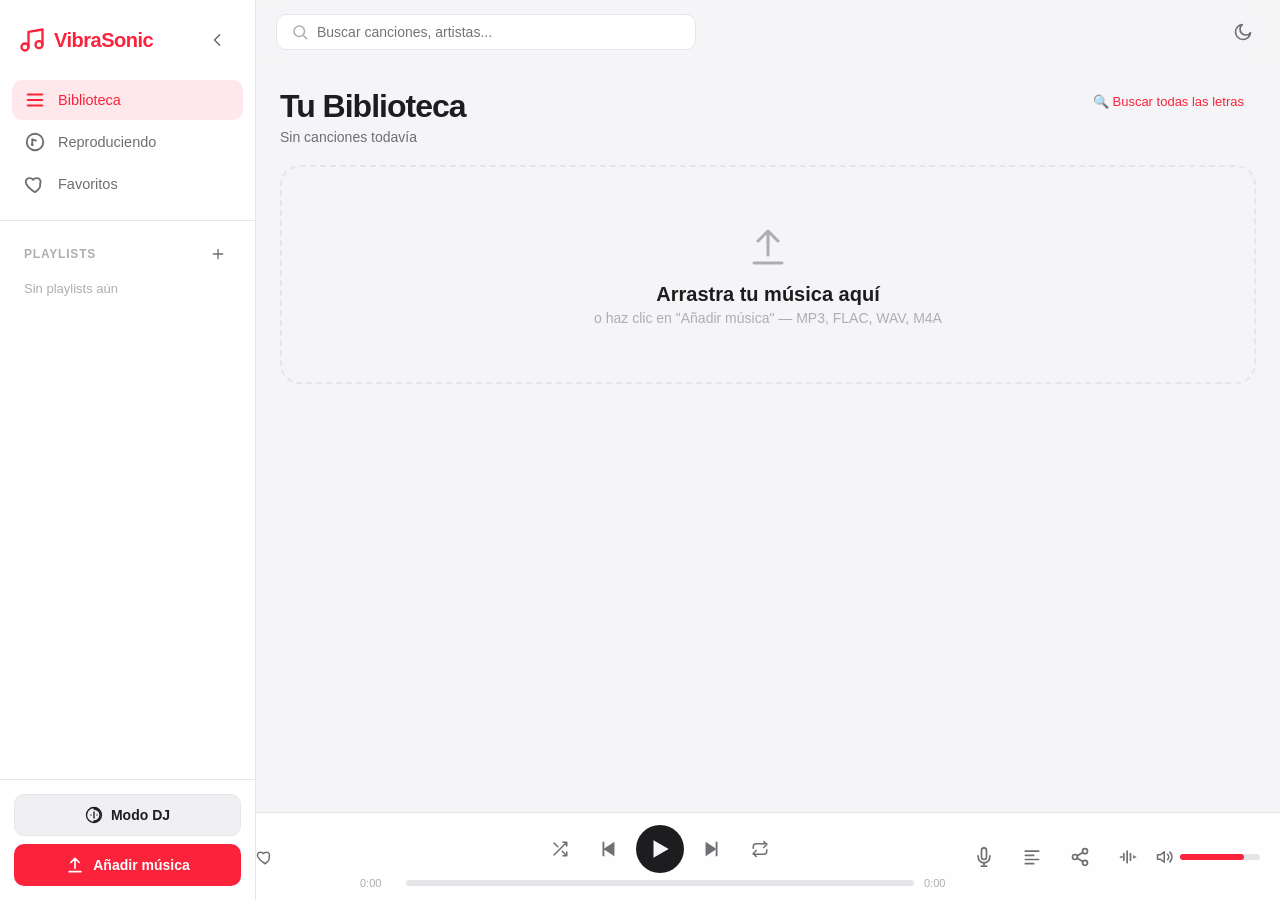
==== commit 87fe9a34: "feat(lyrics): ✨ Mejoras de sincronización al nivel de Apple Music (iOS 26/27) - 🎵 **Sincronización d" ====
--- a/index.html
+++ b/index.html
@@ -64,6 +64,7 @@
     transition: background 0.4s ease, color 0.4s ease;
 }
 
+button svg { pointer-events: none; }
 button { font-family: var(--font); cursor: pointer; border: none; background: none; color: inherit; }
 input, textarea { font-family: var(--font); outline: none; }
 ::-webkit-scrollbar { width: 8px; }
@@ -89,7 +90,7 @@
 .sidebar-header { display: flex; align-items: center; justify-content: space-between; padding: 20px 18px 12px; }
 .logo { display: flex; align-items: center; gap: 8px; color: var(--accent); font-size: 20px; font-weight: 700; letter-spacing: -0.5px; }
 
-.icon-btn { display: flex; align-items: center; justify-content: center; width: 34px; height: 34px; border-radius: 50%; color: var(--text-2); transition: all var(--transition); flex-shrink: 0; }
+.icon-btn { display: flex; align-items: center; justify-content: center; width: 40px; height: 40px; border-radius: 50%; color: var(--text-2); transition: all var(--transition); flex-shrink: 0; }
 .icon-btn:hover { background: var(--surface-3); color: var(--text); }
 .icon-btn.active { color: var(--accent); background: var(--accent-light); }
 
@@ -217,7 +218,7 @@
 
 .player-center { flex: 1; display: flex; flex-direction: column; align-items: center; gap: 4px; max-width: 600px; margin: 0 auto; }
 .player-controls { display: flex; align-items: center; gap: 8px; }
-.play-btn { width: 40px; height: 40px; border-radius: 50%; background: var(--text); color: var(--bg); display: flex; align-items: center; justify-content: center; transition: transform var(--transition); }
+.play-btn { width: 48px; height: 48px; border-radius: 50%; background: var(--text); color: var(--bg); display: flex; align-items: center; justify-content: center; transition: transform var(--transition); }
 .play-btn:hover { transform: scale(1.08); }
 .play-btn:active { transform: scale(0.95); }
 
@@ -256,12 +257,55 @@
 .round-btn.active { color: var(--accent); border-color: var(--accent); }
 .round-btn.active svg { fill: var(--accent); }
 
-/* ===== Lyrics ===== */
-.np-lyrics-panel { height: calc(100dvh - var(--player-h) - 120px); overflow: hidden; position: relative; -webkit-mask-image: linear-gradient(to bottom, transparent 0%, #000 15%, #000 85%, transparent 100%); mask-image: linear-gradient(to bottom, transparent 0%, #000 15%, #000 85%, transparent 100%); }
-.lyrics-scroll { padding: 50% 0; transition: transform 0.4s cubic-bezier(0.4, 0, 0.2, 1); display: flex; flex-direction: column; gap: 18px; will-change: transform; }
-.lyric-line { font-size: 24px; font-weight: 700; color: var(--text-3); text-align: left; line-height: 1.4; transition: color 0.4s ease, transform 0.4s ease; cursor: pointer; letter-spacing: -0.3px; }
-.lyric-line:hover { color: var(--text-2); }
-.lyric-line.active { color: var(--text); transform: scale(1.02); }
+/* ===== Apple Music iOS 26 Style Lyrics ===== */
+.np-lyrics-panel { height: calc(100dvh - var(--player-h) - 120px); overflow: hidden; position: relative; -webkit-mask-image: linear-gradient(to bottom, transparent 0%, #000 18%, #000 82%, transparent 100%); mask-image: linear-gradient(to bottom, transparent 0%, #000 18%, #000 82%, transparent 100%); }
+.lyrics-scroll { padding: 45% 0; transition: transform 0.5s cubic-bezier(0.4, 0, 0.2, 1); display: flex; flex-direction: column; gap: 24px; will-change: transform; }
+
+.lyric-line {
+    font-size: 26px;
+    font-weight: 800;
+    line-height: 1.35;
+    text-align: left;
+    cursor: pointer;
+    letter-spacing: -0.5px;
+    opacity: 0.35;
+    transform-origin: left center;
+    transition: opacity 0.4s ease, transform 0.4s cubic-bezier(0.4, 0, 0.2, 1);
+    --fill: 0%;
+    color: var(--text-3);
+    padding: 2px 0;
+}
+.lyric-line.upcoming { opacity: 0.35; transform: scale(0.96); }
+.lyric-line.past { opacity: 0.25; transform: scale(0.94); }
+.lyric-line.active {
+    opacity: 1;
+    transform: scale(1.02);
+    background: linear-gradient(90deg, var(--song-color) 0%, var(--song-color) var(--fill), var(--text) var(--fill), var(--text) 100%);
+    -webkit-background-clip: text;
+    background-clip: text;
+    -webkit-text-fill-color: transparent;
+    will-change: background;
+    transition: opacity 0.3s ease, transform 0.4s cubic-bezier(0.4, 0, 0.2, 1);
+}
+.lyric-line.plain { opacity: 0.6; color: var(--text-2); }
+.lyric-line:hover { opacity: 0.7; }
+
+[data-theme="dark"] .lyric-line.active {
+    background: linear-gradient(90deg, var(--song-color) 0%, var(--song-color) var(--fill), #fff var(--fill), #fff 100%);
+    -webkit-background-clip: text;
+    background-clip: text;
+    -webkit-text-fill-color: transparent;
+}
+
+.lyric-sync-bar {
+    display: flex; align-items: center; justify-content: center; gap: 12px;
+    padding: 8px 0 24px; margin-bottom: 8px;
+}
+.offset-display {
+    font-size: 14px; font-weight: 700; color: var(--song-color);
+    min-width: 48px; text-align: center;
+    background: var(--song-color-light); padding: 4px 12px; border-radius: 8px;
+}
 .lyrics-empty { text-align: center; color: var(--text-3); padding: 40% 20px; }
 .lyrics-empty svg { margin-bottom: 12px; opacity: 0.4; }
 .lyrics-empty p { font-size: 16px; margin-bottom: 16px; }
@@ -483,7 +527,8 @@
                 <div class="progress-row"><span class="time" id="currentTime">0:00</span><div class="progress-bar" id="progressBar"><div class="progress-fill" id="progressFill"></div><div class="progress-handle" id="progressHandle"></div></div><span class="time" id="duration">0:00</span></div>
             </div>
             <div class="player-right">
-                <button class="icon-btn" id="lyricsBtnBottom" title="Letra"><svg viewBox="0 0 24 24" width="20" height="20" fill="none"><path d="M4 5h16M4 10h10M4 15h16M4 20h10" stroke="currentColor" stroke-width="2" stroke-linecap="round"/></svg></button>
+                <button class="icon-btn" id="karaokeBtn" title="Modo Karaoke"><svg viewBox="0 0 24 24" width="20" height="20" fill="none"><path d="M12 1a3 3 0 0 0-3 3v8a3 3 0 0 0 6 0V4a3 3 0 0 0-3-3z" stroke="currentColor" stroke-width="2"/><path d="M19 10v2a7 7 0 0 1-14 0v-2" stroke="currentColor" stroke-width="2"/><line x1="12" y1="19" x2="12" y2="23" stroke="currentColor" stroke-width="2"/><line x1="8" y1="23" x2="16" y2="23" stroke="currentColor" stroke-width="2"/></svg></button>
+<button class="icon-btn" id="lyricsBtnBottom" title="Letra"><svg viewBox="0 0 24 24" width="20" height="20" fill="none"><path d="M4 5h16M4 10h10M4 15h16M4 20h10" stroke="currentColor" stroke-width="2" stroke-linecap="round"/></svg></button>
                 <button class="icon-btn" id="shareBtn" title="Compartir"><svg viewBox="0 0 24 24" width="20" height="20" fill="none"><circle cx="18" cy="5" r="3" stroke="currentColor" stroke-width="2"/><circle cx="6" cy="12" r="3" stroke="currentColor" stroke-width="2"/><circle cx="18" cy="19" r="3" stroke="currentColor" stroke-width="2"/><path d="M8.59 13.51l6.83 3.98M15.41 6.51l-6.82 3.98" stroke="currentColor" stroke-width="2" stroke-linecap="round"/></svg></button>
                 <button class="icon-btn" id="vizBtn" title="Visualizador"><svg viewBox="0 0 24 24" width="20" height="20" fill="none"><path d="M3 12h2M7 8v8M11 5v14M15 8v8M19 11v2M21 12h0" stroke="currentColor" stroke-width="2" stroke-linecap="round"/></svg></button>
                 <div class="volume-row"><svg viewBox="0 0 24 24" width="18" height="18" fill="none"><path d="M11 5L6 9H2v6h4l5 4V5z" stroke="currentColor" stroke-width="2" stroke-linejoin="round"/><path d="M15.5 8.5a5 5 0 010 7M18.5 5.5a9 9 0 010 13" stroke="currentColor" stroke-width="2" stroke-linecap="round"/></svg><div class="volume-bar" id="volumeBar"><div class="volume-fill" id="volumeFill"></div><div class="volume-handle" id="volumeHandle"></div></div></div>
@@ -506,10 +551,10 @@
 'use strict';
 
 /* ===================================================================
-   VibraSonic v3 — Rewritten from scratch
+   VibraSonic v4 — Bulletproof rewrite
    =================================================================== */
 
-/* ===== Audio Elements (two decks for crossfade) ===== */
+/* ===== Audio ===== */
 const audioA = new Audio();
 const audioB = new Audio();
 let audio = audioA;
@@ -521,13 +566,13 @@
     currentSongId: null, currentList: [], currentIndex: -1,
     isPlaying: false, shuffle: false, repeat: 'off',
     currentView: 'library', currentPlaylistId: null,
-    lyrics: [], vizMode: 'bars',
+    lyrics: [], lyricTimes: [], vizMode: 'bars',
     djMode: false, djPlaylist: [], crossfadeSec: 8, crossfading: false,
     theme: 'light', volume: 0.8, seeking: false,
     pendingPlaylistSongId: null, contextSongId: null, lyricsForSongId: null,
+    activeLyricIndex: -1, lyricOffset: 0, cachedLyricLines: null,
 };
 
-/* ===== DOM ===== */
 const $ = (s) => document.querySelector(s);
 const $$ = (s) => document.querySelectorAll(s);
 
@@ -555,42 +600,213 @@
 }
 
 /* ===== Persistence ===== */
-function saveMeta() {
-    try { localStorage.setItem('vs_meta', JSON.stringify({ playlists: state.playlists, favorites: state.favorites, theme: state.theme })); } catch(e){}
-}
-function loadMeta() {
-    try { const d = JSON.parse(localStorage.getItem('vs_meta')||'{}'); if(d.playlists) state.playlists=d.playlists; if(d.favorites) state.favorites=d.favorites; if(d.theme) state.theme=d.theme; } catch(e){}
-}
+function saveMeta() { try { localStorage.setItem('vs_meta', JSON.stringify({ playlists: state.playlists, favorites: state.favorites, theme: state.theme })); } catch(e){} }
+function loadMeta() { try { const d = JSON.parse(localStorage.getItem('vs_meta')||'{}'); if(d.playlists) state.playlists=d.playlists; if(d.favorites) state.favorites=d.favorites; if(d.theme) state.theme=d.theme; } catch(e){} }
 
 /* ===================================================================
-   ID3 PARSER — FIXED ENCODING (root cause of Chinese characters)
+   SINCRONIZACIÓN DE LETRAS (APPLE MUSIC STYLE)
    =================================================================== */
 
-/* ROOT FIX: decode text trying UTF-8 first, but if result contains
-   CJK characters it's a GBK misdecode → fall back to Windows-1252 */
+// --- Medir latencia del navegador ---
+async function measureAudioLatency() {
+    if (state.audioLatency !== 0) return; // Ya medido
+    try {
+        const ctx = new (window.AudioContext || window.webkitAudioContext)();
+        const oscillator = ctx.createOscillator();
+        const now = ctx.currentTime;
+        oscillator.connect(ctx.destination);
+        oscillator.start(now);
+        oscillator.stop(now + 0.1);
+
+        const startTime = performance.now();
+        await new Promise(resolve => {
+            oscillator.onended = resolve;
+        });
+        state.audioLatency = (performance.now() - startTime) / 1000; // Latencia en segundos
+        console.log(`🎵 Latencia del navegador: ${(state.audioLatency * 1000).toFixed(1)}ms`);
+        ctx.close();
+    } catch (e) {
+        console.warn('No se pudo medir la latencia:', e);
+        state.audioLatency = 0.1; // Valor por defecto (100ms)
+    }
+}
+
+// --- Inicializar Web Audio API para sincronización ---
+function initAudioContextForSync() {
+    if (state.audioContext) return;
+    try {
+        state.audioContext = new (window.AudioContext || window.webkitAudioContext)();
+        state.analyser = state.audioContext.createAnalyser();
+        state.analyser.fftSize = 2048;
+        state.analyser.smoothingTimeConstant = 0.82;
+        
+        // Conectar el audio al AnalyserNode
+        const sourceA = state.audioContext.createMediaElementSource(audioA);
+        const sourceB = state.audioContext.createMediaElementSource(audioB);
+        sourceA.connect(state.analyser);
+        sourceB.connect(state.analyser);
+        state.analyser.connect(state.audioContext.destination);
+        
+        // Iniciar detección de beats
+        initBeatDetection();
+        console.log('🎵 Web Audio API inicializado para sincronización de letras');
+    } catch (e) {
+        console.warn('Web Audio API no disponible:', e);
+    }
+}
+
+// --- Inicializar detección de beats ---
+function initBeatDetection() {
+    if (!state.audioContext || !state.analyser) return;
+    
+    try {
+        // Usar ScriptProcessor (deprecated pero funcional)
+        state.scriptProcessor = state.audioContext.createScriptProcessor(2048, 1, 1);
+        state.scriptProcessor.onaudioprocess = detectBeat;
+        
+        const sourceA = state.audioContext.createMediaElementSource(audioA);
+        const sourceB = state.audioContext.createMediaElementSource(audioB);
+        sourceA.connect(state.scriptProcessor);
+        sourceB.connect(state.scriptProcessor);
+        state.scriptProcessor.connect(state.audioContext.destination);
+        
+        state.vizData = new Uint8Array(state.analyser.frequencyBinCount);
+    } catch (e) {
+        console.warn('ScriptProcessor no disponible, usando detección de beats alternativa');
+    }
+}
+
+// --- Detectar beats para sincronización ---
+let lastBeatTime = 0;
+function detectBeat() {
+    if (!state.beatDetectionEnabled || !state.analyser) return;
+    
+    const array = new Uint8Array(state.analyser.frequencyBinCount);
+    state.analyser.getByteFrequencyData(array);
+    
+    // Calcular energía promedio en frecuencias bajas (para detectar beats)
+    const lowFreqSum = array.slice(0, 50).reduce((sum, val) => sum + val, 0);
+    const avgEnergy = lowFreqSum / 50;
+    
+    // Si la energía supera un umbral, es un beat
+    if (avgEnergy > 150) {
+        const now = state.audioContext.currentTime;
+        if (now - lastBeatTime > 0.1) { // Evitar detecciones múltiples
+            lastBeatTime = now;
+            state.lastBeatTime = audio.currentTime;
+            
+            // Ajustar sincronización de letras al beat
+            if (state.lyrics.length > 0) {
+                const currentTime = audio.currentTime + state.lyricOffset - state.audioLatency;
+                const nearestLyricIndex = state.lyricTimes.findIndex(t => t >= currentTime);
+                
+                if (nearestLyricIndex > 0) {
+                    const nearestLyricTime = state.lyricTimes[nearestLyricIndex];
+                    const diff = nearestLyricTime - currentTime;
+                    
+                    // Si hay una desincronización significativa, ajustar offset
+                    if (Math.abs(diff) > 0.15 && !state.desyncDetected) {
+                        state.lyricOffset += diff * 0.3; // Ajuste suave
+                        state.desyncDetected = true;
+                        console.log(`⚡ Ajuste de sincronización: ${diff.toFixed(2)}s (offset ahora: ${state.lyricOffset.toFixed(2)}s)`);
+                        
+                        // Resetear la bandera después de 5 segundos
+                        setTimeout(() => state.desyncDetected = false, 5000);
+                    }
+                }
+            }
+        }
+    }
+}
+
+// --- Ajustar tiempo según BPM ---
+function getAdjustedTime(time, bpm) {
+    if (!bpm || bpm <= 0) return time;
+    const beatDuration = 60 / bpm; // Duración de cada beat en segundos
+    const nearestBeat = Math.round(time / beatDuration) * beatDuration;
+    return nearestBeat; // Redondea al beat más cercano
+}
+
+// --- Scroll suave con spring physics (estilo Apple Music) ---
+function smoothScrollTo(targetY, element, duration = 300) {
+    const startY = element.scrollTop;
+    const startTime = performance.now();
+
+    function spring(t) {
+        t = Math.min(t / duration, 1);
+        return 1 - Math.exp(-6 * t) * (Math.cos(12 * t) + 0.5 * Math.sin(12 * t));
+    }
+
+    function animate(currentTime) {
+        const elapsed = currentTime - startTime;
+        const progress = spring(elapsed);
+        element.scrollTop = startY + (targetY - startY) * progress;
+        if (progress < 1) requestAnimationFrame(animate);
+    }
+
+    requestAnimationFrame(animate);
+}
+
+// --- Caché de letras en IndexedDB ---
+async function saveLyricsToCache(artist, title, lyrics) {
+    const cacheKey = `lyrics_${artist}_${title}`;
+    try {
+        await idb.put(cacheKey, { artist, title, lyrics, timestamp: Date.now() });
+    } catch (e) {
+        console.warn('No se pudo guardar en caché:', e);
+    }
+}
+
+async function getLyricsFromCache(artist, title) {
+    const cacheKey = `lyrics_${artist}_${title}`;
+    try {
+        const cached = await idb.get(cacheKey);
+        if (cached && Date.now() - cached.timestamp < 86400000) { // 24 horas
+            return cached.lyrics;
+        }
+    } catch (e) {
+        console.warn('No se pudo leer de caché:', e);
+    }
+    return null;
+}
+
+// --- Búsqueda mejorada de letras con fallback ---
+/* ===================================================================
+   ID3 PARSER
+   =================================================================== */
 function safeDecode(bytes) {
     try {
         const utf8 = new TextDecoder('utf-8', { fatal: true }).decode(bytes);
-        // If UTF-8 produced Chinese/CJK chars, the tag is GBK mislabeled as UTF-8
-        if (/[\u4e00-\u9fff\u3400-\u4dbf\uf900-\ufaff\u2e80-\u2eff]/.test(utf8)) {
+        if (/[\u4e00-\u9fff\u3400-\u4dbf\uf900-\ufaff]/.test(utf8)) {
             return new TextDecoder('windows-1252').decode(bytes);
         }
         return utf8;
-    } catch(e) {
-        return new TextDecoder('windows-1252').decode(bytes);
-    }
+    } catch(e) { return new TextDecoder('windows-1252').decode(bytes); }
+}
+
+function decodeFrame(fd) {
+    const enc = fd[0], tb = fd.subarray(1);
+    if (enc === 1) {
+        if (tb.length >= 2 && tb[0] === 0xFF && tb[1] === 0xFE)
+            return new TextDecoder('utf-16le').decode(tb.subarray(2)).replace(/\0+$/,'').trim();
+        if (tb.length >= 2 && tb[0] === 0xFE && tb[1] === 0xFF)
+            return new TextDecoder('utf-16be').decode(tb.subarray(2)).replace(/\0+$/,'').trim();
+        return new TextDecoder('utf-16le').decode(tb).replace(/\0+$/,'').trim();
+    }
+    if (enc === 2) return new TextDecoder('utf-16be').decode(tb).replace(/\0+$/,'').trim();
+    return safeDecode(tb).replace(/\0+$/,'').trim();
 }
 
 function parseID3(buffer) {
     const r = { title:'', artist:'', album:'', artUrl:null };
     try {
         const b = new Uint8Array(buffer);
-        if (b[0]!==0x49 || b[1]!==0x44 || b[2]!==0x33) return parseID3v1(b, r);
+        if (b[0]!==0x49||b[1]!==0x44||b[2]!==0x33) return parseID3v1(b, r);
         const ver = b[3], flag = b[5];
         let sz = (b[6]&0x7f)*0x200000+(b[7]&0x7f)*0x4000+(b[8]&0x7f)*0x80+(b[9]&0x7f);
         let off = 10;
-        if (flag & 0x40) { off += ver===4 ? (b[10]&0x7f)*0x200000+(b[11]&0x7f)*0x4000+(b[12]&0x7f)*0x80+(b[13]&0x7f) : (b[10]<<24)|(b[11]<<16)|(b[12]<<8)|b[13]; }
-        const end = 10 + sz;
+        if (flag&0x40) { off += ver===4 ? (b[10]&0x7f)*0x200000+(b[11]&0x7f)*0x4000+(b[12]&0x7f)*0x80+(b[13]&0x7f) : (b[10]<<24)|(b[11]<<16)|(b[12]<<8)|b[13]; }
+        const end = 10+sz;
         while (off < end-10) {
             const id = String.fromCharCode(b[off],b[off+1],b[off+2],b[off+3]);
             if (id.charCodeAt(0)===0) break;
@@ -611,7 +827,7 @@
 function parseID3v1(b, r) {
     try {
         const off = b.length-128;
-        if (off<0 || b[off]!==0x54||b[off+1]!==0x41||b[off+2]!==0x47) return r;
+        if (off<0||b[off]!==0x54||b[off+1]!==0x41||b[off+2]!==0x47) return r;
         r.title = safeDecode(b.subarray(off+3,off+33)).replace(/\0/g,'').trim();
         r.artist = safeDecode(b.subarray(off+33,off+63)).replace(/\0/g,'').trim();
         r.album = safeDecode(b.subarray(off+63,off+93)).replace(/\0/g,'').trim();
@@ -619,45 +835,23 @@
     return r;
 }
 
-function decodeFrame(fd) {
-    const enc = fd[0], tb = fd.subarray(1);
-    if (enc === 1) {
-        // UTF-16 with BOM — detect endianness MANUALLY for browser compatibility
-        if (tb.length >= 2 && tb[0] === 0xFF && tb[1] === 0xFE) {
-            // Little-endian BOM: strip it and decode as LE
-            return new TextDecoder('utf-16le').decode(tb.subarray(2)).replace(/\0+$/,'').trim();
-        }
-        if (tb.length >= 2 && tb[0] === 0xFE && tb[1] === 0xFF) {
-            // Big-endian BOM: strip it and decode as BE
-            return new TextDecoder('utf-16be').decode(tb.subarray(2)).replace(/\0+$/,'').trim();
-        }
-        // No BOM — default to UTF-16LE (most common in ID3 tags)
-        return new TextDecoder('utf-16le').decode(tb).replace(/\0+$/,'').trim();
-    }
-    if (enc === 2) {
-        return new TextDecoder('utf-16be').decode(tb).replace(/\0+$/,'').trim();
-    }
-    // enc 0 (ISO-8859-1) or enc 3 (UTF-8) — use safeDecode
-    return safeDecode(tb).replace(/\0+$/,'').trim();
-}
-
 function decodeAPIC(fd) {
     try {
-        const enc = fd[0]; let i=1, me=i;
-        while(fd[me]!==0 && me<fd.length) me++;
+        const enc=fd[0]; let i=1,me=i;
+        while(fd[me]!==0&&me<fd.length) me++;
         const mime = new TextDecoder('iso-8859-1').decode(fd.subarray(i,me));
-        i = me+2;
-        if (enc===1||enc===2) { while(i<fd.length-1 && !(fd[i]===0&&fd[i+1]===0)) i+=2; i+=2; }
-        else { while(fd[i]!==0 && i<fd.length) i++; i++; }
-        return URL.createObjectURL(new Blob([fd.subarray(i)], {type: mime||'image/jpeg'}));
-    } catch(e) { return null; }
+        i=me+2;
+        if(enc===1||enc===2){ while(i<fd.length-1&&!(fd[i]===0&&fd[i+1]===0)) i+=2; i+=2; }
+        else { while(fd[i]!==0&&i<fd.length) i++; i++; }
+        return URL.createObjectURL(new Blob([fd.subarray(i)], {type:mime||'image/jpeg'}));
+    } catch(e){ return null; }
 }
 
 /* ===================================================================
    FILE HANDLING
    =================================================================== */
 async function handleFiles(files) {
-    let af = [], lf = [];
+    let af=[], lf=[];
     for (const f of files) {
         if (f.name.toLowerCase().endsWith('.lrc')) lf.push(f);
         else if (f.type.startsWith('audio/') || /\.(mp3|flac|wav|m4a|aac|ogg|opus)$/i.test(f.name)) af.push(f);
@@ -678,23 +872,22 @@
                 bpm: null, energy: null, lyricsStatus: null,
             };
             state.library.push(song);
-            await idb.put(song.id, { file:f, title:song.title, artist:song.artist, album:song.album, fileName:f.name, artBlob, lrcText:null, lyricsStatus:null, bpm:null, energy:null });
+            await idb.put(song.id, {file:f, title:song.title, artist:song.artist, album:song.album, fileName:f.name, artBlob, lrcText:null, lyricsStatus:null, bpm:null, energy:null});
         } catch(e) { console.error(e); toast(`Error: ${f.name}`); }
     }
     for (const lf2 of lf) {
-        const txt = await lf2.text();
-        const bn = lf2.name.replace(/\.lrc$/i,'');
+        const txt = await lf2.text(), bn = lf2.name.replace(/\.lrc$/i,'');
         const s = state.library.find(x => x.fileName.replace(/\.[^.]+$/,'')===bn || x.title===bn);
         if (s) { s.lrcText=txt; s.lyricsStatus='found'; await saveSongDB(s); }
     }
     if (state.library.length) $('#uploadZone')?.classList.add('hidden');
     renderAll();
     toast(`${af.length} canción${af.length!==1?'es añadidas':' añadida'}`);
-    setTimeout(autoSearchLyrics, 1000);
+    setTimeout(autoSearchLyrics, 1500);
 }
 
 async function saveSongDB(song) {
-    await idb.put(song.id, { file:song.fileObj, title:song.title, artist:song.artist, album:song.album, fileName:song.fileName, artBlob:song.artBlob, lrcText:song.lrcText, lyricsStatus:song.lyricsStatus, bpm:song.bpm, energy:song.energy });
+    await idb.put(song.id, {file:song.fileObj, title:song.title, artist:song.artist, album:song.album, fileName:song.fileName, artBlob:song.artBlob, lrcText:song.lrcText, lyricsStatus:song.lyricsStatus, bpm:song.bpm, energy:song.energy, lyricOffset:song.lyricOffset||0});
 }
 
 async function loadLibraryFromDB() {
@@ -709,38 +902,85 @@
             artUrl: v.artBlob ? URL.createObjectURL(v.artBlob) : null,
             artBlob: v.artBlob, fileName: v.fileName, fileObj: v.file,
             lrcText: v.lrcText || null, bpm: v.bpm || null, energy: v.energy || null,
-            lyricsStatus: v.lyricsStatus || null,
+            lyricsStatus: v.lyricsStatus || null, lyricOffset: v.lyricOffset || 0,
         });
     }
     if (state.library.length) $('#uploadZone')?.classList.add('hidden');
 }
 
 /* ===================================================================
-   LYRICS — LRCLIB (free API, no key needed)
+   LYRICS — SISTEMA MEJORADO CON FALLBACK Y CACHÉ (ESTILO APPLE MUSIC)
    =================================================================== */
 async function fetchLyrics(artist, title, album, duration) {
+    // 1. Buscar en caché primero
+    const cachedLyrics = await getLyricsFromCache(artist, title);
+    if (cachedLyrics) {
+        console.log(`🎵 Letras en caché para: ${artist} - ${title}`);
+        return cachedLyrics;
+    }
+
+    // 2. Buscar en todas las fuentes (LRCLIB, Lyrics.ovh, etc.)
+    for (const source of LYRICS_SOURCES) {
+        try {
+            const url = source.url(artist, title, album, duration);
+            const res = await fetch(url);
+            if (res.ok) {
+                const data = await res.json();
+                const lyrics = source.parse(data);
+                if (lyrics) {
+                    // Guardar en caché
+                    await saveLyricsToCache(artist, title, lyrics);
+                    console.log(`🎵 Letras encontradas en ${source.name} para: ${artist} - ${title}`);
+                    return lyrics;
+                }
+            }
+        } catch (e) {
+            console.warn(`⚠️ Error en ${source.name}:`, e);
+        }
+    }
+
+    // 3. Búsqueda avanzada en LRCLIB (si falló la primera)
     try {
-        let url = `https://lrclib.net/api/get?artist_name=${encodeURIComponent(artist)}&track_name=${encodeURIComponent(title)}`;
-        if (album) url += `&album_name=${encodeURIComponent(album)}`;
-        if (duration) url += `&duration=${Math.round(duration)}`;
-        let res = await fetch(url);
-        if (res.ok) { const d = await res.json(); if (d.syncedLyrics) return d.syncedLyrics; if (d.plainLyrics) return d.plainLyrics; }
-        res = await fetch(`https://lrclib.net/api/search?q=${encodeURIComponent(artist+' '+title)}`);
-        if (res.ok) { const arr = await res.json(); if (arr && arr[0]) { if (arr[0].syncedLyrics) return arr[0].syncedLyrics; if (arr[0].plainLyrics) return arr[0].plainLyrics; } }
-    } catch(e) { console.warn('Lyrics fetch error:', e.message); }
+        const searchUrl = `https://lrclib.net/api/search?q=${encodeURIComponent(artist + ' ' + title)}`;
+        const res = await fetch(searchUrl);
+        if (res.ok) {
+            const arr = await res.json();
+            if (arr && arr.length > 0) {
+                const scored = arr.map(r => {
+                    let score = 0;
+                    if (r.syncedLyrics) score += 1000;
+                    if (duration && r.duration) score -= Math.abs(r.duration - duration);
+                    if (r.trackName && title && r.trackName.toLowerCase().includes(title.toLowerCase().split(' ')[0])) score += 50;
+                    if (r.artistName && artist && r.artistName.toLowerCase().includes(artist.toLowerCase().split(' ')[0])) score += 30;
+                    return { r, score };
+                }).sort((a, b) => b.score - a.score);
+
+                const best = scored[0].r;
+                if (best.syncedLyrics) {
+                    await saveLyricsToCache(artist, title, best.syncedLyrics);
+                    return best.syncedLyrics;
+                }
+                if (best.plainLyrics) {
+                    await saveLyricsToCache(artist, title, best.plainLyrics);
+                    return best.plainLyrics;
+                }
+            }
+        }
+    } catch (e) {
+        console.warn('⚠️ Error en búsqueda avanzada de LRCLIB:', e);
+    }
+
     return null;
 }
 
-/* Auto-search: only songs never searched before */
 async function autoSearchLyrics() {
     const need = state.library.filter(s => !s.lrcText && s.lyricsStatus === null);
     if (!need.length) return;
     toast(`🔍 Buscando letras para ${need.length} canción${need.length!==1?'es':''}...`);
     let found = 0;
     for (const song of need) {
-        song.lyricsStatus = 'searching';
-        renderLibrary();
-        await new Promise(r => setTimeout(r, 400));
+        song.lyricsStatus = 'searching'; renderLibrary();
+        await new Promise(r => setTimeout(r, 500));
         const lrc = await fetchLyrics(song.artist, song.title, song.album, song.duration);
         if (lrc) { song.lrcText = lrc; song.lyricsStatus = 'found'; found++; }
         else { song.lyricsStatus = 'not_found'; }
@@ -748,20 +988,17 @@
         if (state.currentSongId === song.id) renderLyrics();
         renderLibrary();
     }
-    if (found) toast(`✅ ${found} letra${found!==1?'s':''} encontrada${found!==1?'s':''}`);
-    else toast('No se encontraron letras automáticas. Usa el botón manual.');
-}
-
-/* Force search: ALL songs without lyrics (ignores not_found status) */
+    toast(found ? `✅ ${found} letra${found!==1?'s':''} encontrada${found!==1?'s':''}` : 'No se encontraron letras');
+}
+
 async function forceSearchAllLyrics() {
     const need = state.library.filter(s => !s.lrcText);
     if (!need.length) { toast('Todas las canciones ya tienen letra'); return; }
     toast(`🔍 Re-buscando ${need.length} canción${need.length!==1?'es':''}...`);
     let found = 0;
     for (const song of need) {
-        song.lyricsStatus = 'searching';
-        renderLibrary();
-        await new Promise(r => setTimeout(r, 400));
+        song.lyricsStatus = 'searching'; renderLibrary();
+        await new Promise(r => setTimeout(r, 500));
         const lrc = await fetchLyrics(song.artist, song.title, song.album, song.duration);
         if (lrc) { song.lrcText = lrc; song.lyricsStatus = 'found'; found++; }
         else { song.lyricsStatus = 'not_found'; }
@@ -773,8 +1010,7 @@
 }
 
 async function searchLyricsForSong(songId) {
-    const song = state.library.find(s => s.id === songId);
-    if (!song) return;
+    const song = state.library.find(s => s.id === songId); if (!song) return;
     if (state.currentSongId === songId) {
         const p = $('#lyricsScroll');
         if (p) p.innerHTML = `<div class="lyrics-loading"><div class="spinner"></div><p>Buscando letra...</p></div>`;
@@ -782,47 +1018,37 @@
     song.lyricsStatus = 'searching'; renderLibrary();
     const lrc = await fetchLyrics(song.artist, song.title, song.album, song.duration);
     if (lrc) { song.lrcText=lrc; song.lyricsStatus='found'; await saveSongDB(song); renderLyrics(); renderLibrary(); toast('✅ Letra encontrada'); }
-    else { song.lyricsStatus='not_found'; await saveSongDB(song); renderLyrics(); renderLibrary(); toast('No se encontró. Puedes añadirla manualmente.'); openLyricsEditorForSong(songId); }
+    else { song.lyricsStatus='not_found'; await saveSongDB(song); renderLyrics(); renderLibrary(); toast('No se encontró'); openLyricsEditorForSong(songId); }
 }
 
 /* ===================================================================
-   BPM / ENERGY ANALYSIS
+   BPM / ENERGY
    =================================================================== */
 async function analyzeSong(song) {
     if (song.bpm !== null) return;
     try {
         const buf = await song.fileObj.arrayBuffer();
         const ctx = new (window.AudioContext||window.webkitAudioContext)();
-        const ab = await ctx.decodeAudioData(buf);
-        ctx.close();
-        song.bpm = calcBPM(ab);
-        song.energy = calcEnergy(ab);
-    } catch(e) { console.warn('Analysis failed:', song.title); song.bpm=0; song.energy=0; }
-}
-
+        const ab = await ctx.decodeAudioData(buf); ctx.close();
+        song.bpm = calcBPM(ab); song.energy = calcEnergy(ab);
+    } catch(e) { song.bpm=0; song.energy=0; }
+}
 function calcBPM(ab) {
-    const ch = ab.getChannelData(0), sr = ab.sampleRate;
-    const cs = Math.floor(sr*0.05), nc = Math.floor(ch.length/cs);
+    const ch=ab.getChannelData(0), sr=ab.sampleRate, cs=Math.floor(sr*0.05), nc=Math.floor(ch.length/cs);
     if (nc<10) return 0;
-    const ens = [];
-    for (let i=0;i<nc;i++) { let s=0; for(let j=0;j<cs;j++) { const v=ch[i*cs+j]; s+=v*v; } ens.push(Math.sqrt(s/cs)); }
-    const avg = ens.reduce((a,b)=>a+b,0)/ens.length;
-    const peaks = [];
-    for (let i=1;i<ens.length-1;i++) if (ens[i]>avg*1.4 && ens[i]>ens[i-1] && ens[i]>=ens[i+1]) peaks.push(i);
-    if (peaks.length<4) return 0;
-    const ivs = []; for (let i=1;i<peaks.length;i++) ivs.push(peaks[i]-peaks[i-1]);
-    const h = {}; ivs.forEach(v => { const b=Math.round(v/2)*2; h[b]=(h[b]||0)+1; });
-    let mc=0,bi=0; for (const [v,c] of Object.entries(h)) if (c>mc){mc=c;bi=+v;}
-    const bp = bi*0.05; if (bp<=0) return 0;
-    let bpm = 60/bp;
-    while (bpm<70) bpm*=2; while (bpm>180) bpm/=2;
-    return Math.round(bpm);
-}
-
+    const ens=[]; for(let i=0;i<nc;i++){let s=0;for(let j=0;j<cs;j++){const v=ch[i*cs+j];s+=v*v;}ens.push(Math.sqrt(s/cs));}
+    const avg=ens.reduce((a,b)=>a+b,0)/ens.length;
+    const peaks=[]; for(let i=1;i<ens.length-1;i++) if(ens[i]>avg*1.4&&ens[i]>ens[i-1]&&ens[i]>=ens[i+1]) peaks.push(i);
+    if(peaks.length<4) return 0;
+    const ivs=[]; for(let i=1;i<peaks.length;i++) ivs.push(peaks[i]-peaks[i-1]);
+    const h={}; ivs.forEach(v=>{const b=Math.round(v/2)*2;h[b]=(h[b]||0)+1;});
+    let mc=0,bi=0; for(const[v,c]of Object.entries(h)) if(c>mc){mc=c;bi=+v;}
+    const bp=bi*0.05; if(bp<=0) return 0;
+    let bpm=60/bp; while(bpm<70)bpm*=2; while(bpm>180)bpm/=2; return Math.round(bpm);
+}
 function calcEnergy(ab) {
-    const ch = ab.getChannelData(0), sc = Math.min(ch.length, ab.sampleRate*30);
-    let s=0; for (let i=0;i<sc;i++) s+=ch[i]*ch[i];
-    return Math.sqrt(s/sc);
+    const ch=ab.getChannelData(0), sc=Math.min(ch.length, ab.sampleRate*30);
+    let s=0; for(let i=0;i<sc;i++) s+=ch[i]*ch[i]; return Math.sqrt(s/sc);
 }
 
 /* ===================================================================
@@ -832,133 +1058,98 @@
     if (state.djMode) { state.djMode=false; $('#djBtn')?.classList.remove('active'); toast('Modo DJ desactivado'); renderLibrary(); return; }
     if (state.library.length<2) { toast('Necesitas al menos 2 canciones'); return; }
     state.djMode=true; $('#djBtn')?.classList.add('active');
-    toast('🎧 Analizando música para el DJ...');
+    toast('🎧 Analizando música...');
     const un = state.library.filter(s => s.bpm===null && s.fileObj);
-    for (let i=0;i<un.length;i++) { await analyzeSong(un[i]); await saveSongDB(un[i]); }
+    for (let i=0; i<un.length; i++) { await analyzeSong(un[i]); await saveSongDB(un[i]); }
     state.djPlaylist = buildDJSet();
     if (!state.djPlaylist.length) { toast('No se pudo crear la sesión'); state.djMode=false; $('#djBtn')?.classList.remove('active'); return; }
     showDJPanel();
-    state.currentList = state.djPlaylist.map(s=>s.id);
-    state.currentIndex = 0;
-    playSong(state.currentList[0]);
-    toast(`🎉 ¡Sesión DJ! ${state.djPlaylist.length} canciones con crossfade`);
-}
-
+    state.currentList = state.djPlaylist.map(s=>s.id); state.currentIndex=0;
+    playSong(state.currentList[0]); toast(`🎉 ¡Sesión DJ! ${state.djPlaylist.length} canciones con crossfade`);
+}
 function buildDJSet() {
     const an = state.library.filter(s => s.bpm && s.bpm>0);
     if (an.length<2) return [];
     const maxE = Math.max(...an.map(s=>s.energy||0), 0.001);
-    const sc = an.map(s => ({...s, e: (s.energy||0)/maxE})).sort((a,b)=>a.e-b.e);
-    const n = sc.length, pl = [];
-    for (let i=0;i<Math.ceil(n/2);i++) pl.push(sc[i]);
-    for (let i=n-1;i>=Math.ceil(n/2);i--) pl.push(sc[i]);
-    for (let i=1;i<pl.length-1;i++) {
-        const diff = Math.abs(pl[i-1].bpm - pl[i].bpm);
-        if (diff>25) for (let j=i+1;j<Math.min(i+4,pl.length);j++) if (Math.abs(pl[i-1].bpm-pl[j].bpm)<diff) { [pl[i],pl[j]]=[pl[j],pl[i]]; break; }
-    }
+    const sc = an.map(s => ({...s, e:(s.energy||0)/maxE})).sort((a,b)=>a.e-b.e);
+    const n=sc.length, pl=[];
+    for(let i=0;i<Math.ceil(n/2);i++) pl.push(sc[i]);
+    for(let i=n-1;i>=Math.ceil(n/2);i--) pl.push(sc[i]);
+    for(let i=1;i<pl.length-1;i++){const d=Math.abs(pl[i-1].bpm-pl[i].bpm);if(d>25)for(let j=i+1;j<Math.min(i+4,pl.length);j++)if(Math.abs(pl[i-1].bpm-pl[j].bpm)<d){[pl[i],pl[j]]=[pl[j],pl[i]];break;}}
     return pl;
 }
-
 function showDJPanel() {
-    const p = $('#djPanel'); if (!p) return;
-    if (!state.djPlaylist.length) { p.style.display='none'; return; }
-    p.style.display = 'block';
-    const bpms = state.djPlaylist.map(s=>s.bpm).filter(b=>b>0);
-    const avg = bpms.length ? Math.round(bpms.reduce((a,b)=>a+b,0)/bpms.length) : 0;
-    $('#djStats').innerHTML = `
-        <div class="dj-stat"><strong>${state.djPlaylist.length}</strong> canciones</div>
-        <div class="dj-stat">BPM promedio: <strong>${avg}</strong></div>
-        <div class="dj-stat">Rango: <strong>${bpms.length?Math.min(...bpms):0}-${bpms.length?Math.max(...bpms):0}</strong> BPM</div>
-        <div class="dj-stat">Crossfade: <strong>${state.crossfadeSec}s</strong></div>`;
+    const p=$('#djPanel'); if(!p) return;
+    if(!state.djPlaylist.length){p.style.display='none';return;}
+    p.style.display='block';
+    const bpms=state.djPlaylist.map(s=>s.bpm).filter(b=>b>0);
+    const avg=bpms.length?Math.round(bpms.reduce((a,b)=>a+b,0)/bpms.length):0;
+    $('#djStats').innerHTML=`<div class="dj-stat"><strong>${state.djPlaylist.length}</strong> canciones</div><div class="dj-stat">BPM: <strong>${avg}</strong></div><div class="dj-stat">Crossfade: <strong>${state.crossfadeSec}s</strong></div>`;
     $('#songList').innerHTML = state.djPlaylist.map((s,i) => songRowHTML(s,i,'dj')).join('');
 }
 
 /* ===== CROSSFADE ===== */
-let crossfadeTimer = null;
+let crossfadeTimer=null;
 function checkCrossfade() {
-    if (!state.djMode || state.crossfading || !state.isPlaying || !audio.duration) return;
-    if (audio.duration - audio.currentTime <= state.crossfadeSec) doCrossfade();
-}
-
+    if(!state.djMode||state.crossfading||!state.isPlaying||!audio.duration) return;
+    if(audio.duration-audio.currentTime <= state.crossfadeSec) doCrossfade();
+}
 function doCrossfade() {
-    if (state.currentIndex >= state.currentList.length-1) {
-        state.djMode=false; $('#djBtn')?.classList.remove('active');
-        toast('Sesión DJ terminada 🎵'); return;
-    }
-    state.crossfading = true;
-    const nextId = state.currentList[state.currentIndex+1];
-    const song = state.library.find(s=>s.id===nextId);
-    if (!song) { state.crossfading=false; return; }
-
-    otherAudio.src = song.url;
-    otherAudio.volume = 0;
-    const fadeMs = state.crossfadeSec*1000, steps = 60, st = fadeMs/steps;
-    let step = 0;
-
-    otherAudio.play().then(() => {
+    if(state.currentIndex>=state.currentList.length-1){state.djMode=false;$('#djBtn')?.classList.remove('active');toast('Sesión DJ terminada 🎵');return;}
+    state.crossfading=true;
+    const nextId=state.currentList[state.currentIndex+1];
+    const song=state.library.find(s=>s.id===nextId);
+    if(!song){state.crossfading=false;return;}
+    otherAudio.src=song.url; otherAudio.volume=0;
+    const steps=60, st=(state.crossfadeSec*1000)/steps; let step=0;
+    otherAudio.play().then(()=>{
         $('#crossfadeIndicator')?.classList.add('active');
-        crossfadeTimer = setInterval(() => {
-            step++;
-            const p = step/steps;
-            otherAudio.volume = Math.min(state.volume, p*state.volume);
-            audio.volume = Math.max(0, state.volume*(1-p));
-            const f = $('#cfFill'); if (f) f.style.width = (p*100)+'%';
-            if (step>=steps) {
+        crossfadeTimer=setInterval(()=>{
+            step++; const p=step/steps;
+            otherAudio.volume=Math.min(state.volume, p*state.volume);
+            audio.volume=Math.max(0, state.volume*(1-p));
+            const f=$('#cfFill'); if(f) f.style.width=(p*100)+'%';
+            if(step>=steps){
                 clearInterval(crossfadeTimer);
                 audio.pause(); audio.currentTime=0;
-                // Swap decks
-                [audio, otherAudio] = [otherAudio, audio];
-                state.currentSongId = nextId;
-                state.currentIndex++;
-                state.crossfading = false;
+                [audio, otherAudio]=[otherAudio, audio];
+                state.currentSongId=nextId; state.currentIndex++; state.crossfading=false;
                 $('#crossfadeIndicator')?.classList.remove('active');
-                const f2 = $('#cfFill'); if (f2) f2.style.width = '0%';
+                const f2=$('#cfFill'); if(f2) f2.style.width='0%';
                 renderAll(); updatePlayerBar(); applySongColor(getCurrentSong());
             }
         }, st);
-    }).catch(e => { console.error('Crossfade failed', e); state.crossfading=false; playSong(nextId); });
-}
-
-/* ===================================================================
-   COLOR EXTRACTION (for adaptive progress/volume bars)
-   =================================================================== */
+    }).catch(e=>{console.error('Crossfade failed',e);state.crossfading=false;playSong(nextId);});
+}
+
+/* ===== COLOR EXTRACTION ===== */
 function extractColor(imgUrl, cb) {
-    const img = new Image();
-    img.onload = () => {
+    const img=new Image();
+    img.onload=()=>{
         try {
-            const c = document.createElement('canvas'), sz = 12;
-            c.width = sz; c.height = sz;
-            const cx = c.getContext('2d');
-            cx.drawImage(img, 0, 0, sz, sz);
-            const d = cx.getImageData(0, 0, sz, sz).data;
+            const c=document.createElement('canvas'), sz=12;
+            c.width=sz; c.height=sz;
+            const cx=c.getContext('2d'); cx.drawImage(img,0,0,sz,sz);
+            const d=cx.getImageData(0,0,sz,sz).data;
             let r=0,g=0,b=0,ct=0;
-            for (let i=0;i<d.length;i+=4) { r+=d[i]; g+=d[i+1]; b+=d[i+2]; ct++; }
-            r=Math.round(r/ct); g=Math.round(g/ct); b=Math.round(b/ct);
-            // Boost saturation a bit for vibrancy
-            const max = Math.max(r,g,b), min = Math.min(r,g,b);
-            if (max-min < 30) { r=Math.min(255,r+40); g=Math.min(255,g+10); }
+            for(let i=0;i<d.length;i+=4){r+=d[i];g+=d[i+1];b+=d[i+2];ct++;}
+            r=Math.round(r/ct);g=Math.round(g/ct);b=Math.round(b/ct);
+            const max=Math.max(r,g,b), min=Math.min(r,g,b);
+            if(max-min<30){r=Math.min(255,r+40);g=Math.min(255,g+10);}
             cb(`rgb(${r},${g},${b})`);
-        } catch(e) { cb(null); }
+        } catch(e){cb(null);}
     };
-    img.onerror = () => cb(null);
-    img.src = imgUrl;
-}
-
+    img.onerror=()=>cb(null);
+    img.src=imgUrl;
+}
 function applySongColor(song) {
-    if (song && song.artUrl) {
-        extractColor(song.artUrl, (color) => {
-            if (color) {
-                document.documentElement.style.setProperty('--song-color', color);
-                // Create light version for backgrounds
-                const m = color.match(/rgb\((\d+),(\d+),(\d+)\)/);
-                if (m) document.documentElement.style.setProperty('--song-color-light', `rgba(${m[1]},${m[2]},${m[3]},0.1)`);
-            } else {
-                resetColor();
-            }
-        });
-    } else {
-        resetColor();
-    }
+    if(song&&song.artUrl) extractColor(song.artUrl, color=>{
+        if(color){
+            document.documentElement.style.setProperty('--song-color', color);
+            const m=color.match(/rgb\((\d+),(\d+),(\d+)\)/);
+            if(m) document.documentElement.style.setProperty('--song-color-light', `rgba(${m[1]},${m[2]},${m[3]},0.1)`);
+        } else resetColor();
+    }); else resetColor();
 }
 function resetColor() {
     document.documentElement.style.setProperty('--song-color', '#fa233b');
@@ -966,7 +1157,7 @@
 }
 
 /* ===================================================================
-   AUDIO EVENTS — attached ONCE on both decks
+   AUDIO EVENTS
    =================================================================== */
 [audioA, audioB].forEach(el => {
     el.addEventListener('timeupdate', onTimeUpdate);
@@ -975,121 +1166,96 @@
     el.addEventListener('pause', onPause);
     el.addEventListener('ended', onEnded);
 });
-
 function onTimeUpdate(e) {
     if (e.target !== audio || !audio.duration) return;
     if (!state.seeking) {
-        const pct = audio.currentTime / audio.duration;
-        const f = $('#progressFill'), h = $('#progressHandle');
-        if (f) f.style.width = (pct*100)+'%';
-        if (h) h.style.left = (pct*100)+'%';
-    }
-    const ct = $('#currentTime'); if (ct) ct.textContent = fmtTime(audio.currentTime);
-    updateLyricsHighlight();
+        const pct=audio.currentTime/audio.duration;
+        const f=$('#progressFill'), h=$('#progressHandle');
+        if(f) f.style.width=(pct*100)+'%';
+        if(h) h.style.left=(pct*100)+'%';
+    }
+    const ct=$('#currentTime'); if(ct) ct.textContent=fmtTime(audio.currentTime);
+    updateLyricsSync();
     checkCrossfade();
 }
-
 function onLoadedMeta(e) {
-    if (e.target !== audio) return;
-    const song = getCurrentSong();
-    if (song && audio.duration) {
-        song.duration = audio.duration;
-        $('#duration').textContent = fmtTime(audio.duration);
-        // Update duration in song row without full re-render
-        const dEl = document.querySelector(`.song-row[data-song-id="${song.id}"] .song-duration`);
-        if (dEl) dEl.textContent = fmtTime(audio.duration);
-    }
-}
-
-function onPlay(e) {
-    if (e.target !== audio) return;
-    state.isPlaying = true;
-    updatePlayBtn();
-    if (vizCtx && vizCtx.state === 'suspended') vizCtx.resume();
-}
-
-function onPause(e) {
-    if (e.target !== audio) return;
-    state.isPlaying = false;
-    updatePlayBtn();
-}
-
-function onEnded(e) {
-    if (e.target !== audio || state.crossfading) return;
-    if (state.repeat === 'one') { audio.currentTime = 0; audio.play(); }
-    else nextSong();
-}
+    if(e.target!==audio) return;
+    const song=getCurrentSong();
+    if(song&&audio.duration) {
+        song.duration=audio.duration;
+        const d=$('#duration'); if(d) d.textContent=fmtTime(audio.duration);
+        const dEl=document.querySelector(`.song-row[data-song-id="${song.id}"] .song-duration`);
+        if(dEl) dEl.textContent=fmtTime(audio.duration);
+    }
+}
+function onPlay(e) { if(e.target!==audio) return; state.isPlaying=true; updatePlayBtn(); if(vizCtx&&vizCtx.state==='suspended') vizCtx.resume(); }
+function onPause(e) { if(e.target!==audio) return; state.isPlaying=false; updatePlayBtn(); }
+function onEnded(e) { if(e.target!==audio||state.crossfading) return; if(state.repeat==='one'){audio.currentTime=0;audio.play();} else nextSong(); }
 
 /* ===================================================================
-   PLAYBACK CONTROLS
+   PLAYBACK
    =================================================================== */
-function getCurrentSong() { return state.library.find(s => s.id === state.currentSongId); }
+function getCurrentSong() { return state.library.find(s=>s.id===state.currentSongId); }
 
 function playSong(songId, ctxList) {
-    const song = state.library.find(s => s.id === songId);
-    if (!song) return;
-    if (ctxList) {
-        if (ctxList==='library') state.currentList = state.library.map(s=>s.id);
-        else if (ctxList==='favorites') state.currentList = state.library.filter(s=>state.favorites.includes(s.id)).map(s=>s.id);
-        else if (ctxList==='dj') state.currentList = state.djPlaylist.map(s=>s.id);
-        else if (ctxList.startsWith('playlist:')) { const pl = state.playlists.find(p=>p.id===ctxList.split(':')[1]); state.currentList = pl ? [...pl.songs] : []; }
-    }
-    state.currentSongId = songId;
-    state.currentIndex = state.currentList.indexOf(songId);
-    // Stop other deck
-    otherAudio.pause(); otherAudio.currentTime = 0;
-    // Ensure volume is correct (in case deck was used for crossfade)
-    audio.volume = state.volume;
-    audio.src = song.url;
-    audio.play().then(() => { state.isPlaying = true; updatePlayBtn(); }).catch(e => { console.error('Play error', e); toast('No se pudo reproducir'); });
+    const song = state.library.find(s=>s.id===songId); if(!song) return;
+    if(ctxList) {
+        if(ctxList==='library') state.currentList=state.library.map(s=>s.id);
+        else if(ctxList==='favorites') state.currentList=state.library.filter(s=>state.favorites.includes(s.id)).map(s=>s.id);
+        else if(ctxList==='dj') state.currentList=state.djPlaylist.map(s=>s.id);
+        else if(ctxList.startsWith('playlist:')){const pl=state.playlists.find(p=>p.id===ctxList.split(':')[1]);state.currentList=pl?[...pl.songs]:[];}
+    }
+    state.currentSongId=songId; state.currentIndex=state.currentList.indexOf(songId);
+    otherAudio.pause(); otherAudio.currentTime=0;
+    audio.volume=state.volume;
+    audio.src=song.url;
+    
+    // Inicializar Web Audio API para sincronización
+    initAudioContextForSync();
+    measureAudioLatency();
+    
+    audio.play().then(()=>{state.isPlaying=true;updatePlayBtn();}).catch(e=>{console.error('Play error',e);toast('No se pudo reproducir');});
     renderAll(); updatePlayerBar(); applySongColor(song);
 }
 
 function togglePlay() {
-    if (!state.currentSongId) { if (state.library.length) playSong(state.library[0].id, 'library'); return; }
-    if (state.isPlaying) audio.pause(); else audio.play();
-}
-
+    if(!state.currentSongId){if(state.library.length) playSong(state.library[0].id,'library');return;}
+    // ROOT FIX: check audio.paused DIRECTLY, not state.isPlaying
+    // state.isPlaying can desync after crossfade swaps
+    if(audio.paused) {
+        audio.play().catch(e=>console.error('play failed',e));
+    } else {
+        audio.pause();
+    }
+}
 function nextSong() {
-    if (!state.currentList.length) return;
-    if (state.shuffle) {
-        let n; do { n = Math.floor(Math.random()*state.currentList.length); } while (state.currentList.length>1 && n===state.currentIndex);
-        playSong(state.currentList[n]); return;
-    }
-    let ni = state.currentIndex+1;
-    if (ni >= state.currentList.length) { if (state.repeat==='all') ni=0; else { audio.pause(); return; } }
+    if(!state.currentList.length) return;
+    if(state.shuffle){let n;do{n=Math.floor(Math.random()*state.currentList.length);}while(state.currentList.length>1&&n===state.currentIndex);playSong(state.currentList[n]);return;}
+    let ni=state.currentIndex+1;
+    if(ni>=state.currentList.length){if(state.repeat==='all')ni=0;else{audio.pause();return;}}
     playSong(state.currentList[ni]);
 }
-
 function prevSong() {
-    if (!state.currentList.length) return;
-    if (audio.currentTime > 3) { audio.currentTime = 0; return; }
-    let pi = state.currentIndex-1;
-    if (pi < 0) { if (state.repeat==='all') pi=state.currentList.length-1; else pi=0; }
+    if(!state.currentList.length) return;
+    if(audio.currentTime>3){audio.currentTime=0;return;}
+    let pi=state.currentIndex-1;
+    if(pi<0){if(state.repeat==='all')pi=state.currentList.length-1;else pi=0;}
     playSong(state.currentList[pi]);
 }
 
 function updatePlayBtn() {
-    const pi = $('#playIcon'), pa = $('#pauseIcon');
-    if (pi) pi.style.display = state.isPlaying ? 'none' : 'block';
-    if (pa) pa.style.display = state.isPlaying ? 'block' : 'none';
+    const pi=$('#playIcon'), pa=$('#pauseIcon');
+    if(pi) pi.style.display=state.isPlaying?'none':'block';
+    if(pa) pa.style.display=state.isPlaying?'block':'none';
     $('#npArt')?.classList.toggle('playing-art', state.isPlaying);
     document.body.classList.toggle('audio-playing', state.isPlaying);
 }
 
 function updatePlayerBar() {
-    const song = getCurrentSong();
-    if (!song) {
-        $('#playerTitle').textContent = 'Sin reproducción';
-        $('#playerArtist').textContent = '—';
-        $('#playerArt').innerHTML = '<div class="mini-placeholder"><svg viewBox="0 0 24 24" width="20" height="20" fill="none"><circle cx="12" cy="12" r="9" stroke="currentColor" stroke-width="1.5"/></svg></div>';
-        return;
-    }
-    $('#playerTitle').textContent = song.title;
-    $('#playerArtist').textContent = song.artist;
-    $('#playerArt').innerHTML = song.artUrl
-        ? `<img src="${song.artUrl}" alt="">`
-        : '<div class="mini-placeholder"><svg viewBox="0 0 24 24" width="20" height="20" fill="none"><path d="M9 18V5l12-2v13" stroke="currentColor" stroke-width="1.5" stroke-linejoin="round"/><circle cx="6" cy="18" r="2.5" stroke="currentColor" stroke-width="1.5"/><circle cx="18" cy="16" r="2.5" stroke="currentColor" stroke-width="1.5"/></svg></div>';
+    const song=getCurrentSong();
+    if(!song){$('#playerTitle').textContent='Sin reproducción';$('#playerArtist').textContent='—';$('#playerArt').innerHTML='<div class="mini-placeholder"><svg viewBox="0 0 24 24" width="20" height="20" fill="none"><circle cx="12" cy="12" r="9" stroke="currentColor" stroke-width="1.5"/></svg></div>';return;}
+    $('#playerTitle').textContent=song.title; $('#playerArtist').textContent=song.artist;
+    $('#playerArt').innerHTML = song.artUrl ? `<img src="${song.artUrl}" alt="">` : '<div class="mini-placeholder"><svg viewBox="0 0 24 24" width="20" height="20" fill="none"><path d="M9 18V5l12-2v13" stroke="currentColor" stroke-width="1.5" stroke-linejoin="round"/><circle cx="6" cy="18" r="2.5" stroke="currentColor" stroke-width="1.5"/><circle cx="18" cy="16" r="2.5" stroke="currentColor" stroke-width="1.5"/></svg></div>';
     $('#playerFavorite').classList.toggle('favorited', state.favorites.includes(song.id));
 }
 
@@ -1099,19 +1265,14 @@
 function renderAll() { renderLibrary(); renderFavorites(); renderPlaylists(); renderPlaylistDetail(); renderNowPlaying(); updateBadges(); }
 
 function songRowHTML(song, idx, ctx) {
-    const cur = state.currentSongId === song.id;
-    const fav = state.favorites.includes(song.id);
-    const art = song.artUrl
-        ? `<img src="${song.artUrl}" alt="">`
-        : `<svg viewBox="0 0 24 24" width="20" height="20" fill="none"><path d="M9 18V5l12-2v13" stroke="currentColor" stroke-width="1.5" stroke-linejoin="round"/><circle cx="6" cy="18" r="2.5" stroke="currentColor" stroke-width="1.5"/><circle cx="18" cy="16" r="2.5" stroke="currentColor" stroke-width="1.5"/></svg>`;
-    let badge = '';
-    if (song.lyricsStatus==='found' || song.lrcText) badge = '<span class="lrc-badge found" title="Tiene letra">♪</span>';
-    else if (song.lyricsStatus==='searching') badge = '<span class="lrc-badge searching" title="Buscando..."></span>';
-    else if (song.lyricsStatus==='not_found') badge = '<span class="lrc-badge notfound" title="Sin letra">♪</span>';
+    const cur=state.currentSongId===song.id, fav=state.favorites.includes(song.id);
+    const art = song.artUrl ? `<img src="${song.artUrl}" alt="">` : `<svg viewBox="0 0 24 24" width="20" height="20" fill="none"><path d="M9 18V5l12-2v13" stroke="currentColor" stroke-width="1.5" stroke-linejoin="round"/><circle cx="6" cy="18" r="2.5" stroke="currentColor" stroke-width="1.5"/><circle cx="18" cy="16" r="2.5" stroke="currentColor" stroke-width="1.5"/></svg>`;
+    let badge='';
+    if(song.lyricsStatus==='found'||song.lrcText) badge='<span class="lrc-badge found" title="Tiene letra">♪</span>';
+    else if(song.lyricsStatus==='searching') badge='<span class="lrc-badge searching" title="Buscando..."></span>';
+    else if(song.lyricsStatus==='not_found') badge='<span class="lrc-badge notfound" title="Sin letra">♪</span>';
     return `<div class="song-row ${cur?'playing':''}" data-song-id="${song.id}" data-ctx="${ctx}">
-        <div class="song-index"><span class="num">${idx+1}</span>
-        <span class="play-hover"><svg viewBox="0 0 24 24" width="16" height="16" fill="currentColor"><path d="M6 4l14 8-14 8V4z"/></svg></span>
-        <span class="equalizer"><span></span><span></span><span></span></span></div>
+        <div class="song-index"><span class="num">${idx+1}</span><span class="play-hover"><svg viewBox="0 0 24 24" width="16" height="16" fill="currentColor"><path d="M6 4l14 8-14 8V4z"/></svg></span><span class="equalizer"><span></span><span></span><span></span></span></div>
         <div class="song-art">${art}</div>
         <div class="song-info"><div class="song-title">${esc(song.title)}</div><div class="song-artist">${esc(song.artist)}${song.album?' — '+esc(song.album):''}</div></div>
         <div class="song-meta">${badge}${song.bpm?`<span class="bpm-badge">${song.bpm} BPM</span>`:''}</div>
@@ -1123,538 +1284,475 @@
 }
 
 function renderLibrary() {
-    if (state.currentView==='library' && state.djMode && state.djPlaylist.length) { showDJPanel(); return; }
-    const list = $('#songList'); if (!list) return;
-    const q = $('#searchInput')?.value.toLowerCase().trim() || '';
-    let songs = state.library;
-    if (q) songs = songs.filter(s => s.title.toLowerCase().includes(q) || s.artist.toLowerCase().includes(q) || (s.album&&s.album.toLowerCase().includes(q)));
-    $('#libraryCount').textContent = state.library.length ? `${state.library.length} canción${state.library.length!==1?'es':''}` : 'Sin canciones todavía';
-    if (state.library.length) $('#uploadZone')?.classList.add('hidden');
-    list.innerHTML = songs.length ? songs.map((s,i)=>songRowHTML(s,i,'library')).join('') : (state.library.length ? '<p class="empty-hint" style="padding:32px;text-align:center;">Sin resultados</p>' : '');
-}
-
+    if(state.currentView==='library'&&state.djMode&&state.djPlaylist.length){showDJPanel();return;}
+    const list=$('#songList'); if(!list) return;
+    const q=($('#searchInput')?.value||'').toLowerCase().trim();
+    let songs=state.library;
+    if(q) songs=songs.filter(s=>s.title.toLowerCase().includes(q)||s.artist.toLowerCase().includes(q)||(s.album&&s.album.toLowerCase().includes(q)));
+    $('#libraryCount').textContent=state.library.length?`${state.library.length} canción${state.library.length!==1?'es':''}`:'Sin canciones todavía';
+    if(state.library.length) $('#uploadZone')?.classList.add('hidden');
+    list.innerHTML=songs.length?songs.map((s,i)=>songRowHTML(s,i,'library')).join(''):(state.library.length?'<p class="empty-hint" style="padding:32px;text-align:center;">Sin resultados</p>':'');
+}
 function renderFavorites() {
-    const list = $('#favSongList'); if (!list) return;
-    const fav = state.library.filter(s => state.favorites.includes(s.id));
-    $('#favCount').textContent = fav.length ? `${fav.length} canción${fav.length!==1?'es':''}` : 'Aún no tienes favoritos';
-    list.innerHTML = fav.length ? fav.map((s,i)=>songRowHTML(s,i,'favorites')).join('') : '<div class="upload-zone" style="border-style:solid;"><svg viewBox="0 0 24 24" width="40" height="40" fill="none"><path d="M12 21s-7-4.5-9.5-9C1 9 2.5 5.5 6 5.5c2 0 3.5 1 4 2 .5-1 2-2 4-2 3.5 0 5 3.5 3.5 6.5C19 16.5 12 21 12 21z" stroke="currentColor" stroke-width="1.5"/></svg><h3>Tus favoritos aparecerán aquí</h3><p>Toca el corazón en cualquier canción</p></div>';
-}
-
+    const list=$('#favSongList'); if(!list) return;
+    const fav=state.library.filter(s=>state.favorites.includes(s.id));
+    $('#favCount').textContent=fav.length?`${fav.length} canción${fav.length!==1?'es':''}`:'Aún no tienes favoritos';
+    list.innerHTML=fav.length?fav.map((s,i)=>songRowHTML(s,i,'favorites')).join(''):'<div class="upload-zone" style="border-style:solid;"><svg viewBox="0 0 24 24" width="40" height="40" fill="none"><path d="M12 21s-7-4.5-9.5-9C1 9 2.5 5.5 6 5.5c2 0 3.5 1 4 2 .5-1 2-2 4-2 3.5 0 5 3.5 3.5 6.5C19 16.5 12 21 12 21z" stroke="currentColor" stroke-width="1.5"/></svg><h3>Tus favoritos aparecerán aquí</h3><p>Toca el corazón</p></div>';
+}
 function renderPlaylists() {
-    const list = $('#playlistList'); if (!list) return;
-    list.innerHTML = state.playlists.length ? state.playlists.map(pl => `<button class="playlist-item ${state.currentPlaylistId===pl.id&&state.currentView==='playlist'?'active':''}" data-pl="${pl.id}"><svg viewBox="0 0 24 24" width="18" height="18" fill="none"><path d="M9 18V5l12-2v13" stroke="currentColor" stroke-width="2" stroke-linejoin="round"/><circle cx="6" cy="18" r="2.5" stroke="currentColor" stroke-width="2"/><circle cx="18" cy="16" r="2.5" stroke="currentColor" stroke-width="2"/></svg><span class="pl-name">${esc(pl.name)}</span><span class="pl-count">${pl.songs.length}</span></button>`).join('') : '<p class="empty-hint">Sin playlists aún</p>';
-}
-
+    const list=$('#playlistList'); if(!list) return;
+    list.innerHTML=state.playlists.length?state.playlists.map(pl=>`<button class="playlist-item ${state.currentPlaylistId===pl.id&&state.currentView==='playlist'?'active':''}" data-pl="${pl.id}"><svg viewBox="0 0 24 24" width="18" height="18" fill="none"><path d="M9 18V5l12-2v13" stroke="currentColor" stroke-width="2" stroke-linejoin="round"/><circle cx="6" cy="18" r="2.5" stroke="currentColor" stroke-width="2"/><circle cx="18" cy="16" r="2.5" stroke="currentColor" stroke-width="2"/></svg><span class="pl-name">${esc(pl.name)}</span><span class="pl-count">${pl.songs.length}</span></button>`).join('') :'<p class="empty-hint">Sin playlists aún</p>';
+}
 function renderPlaylistDetail() {
-    if (state.currentView!=='playlist' || !state.currentPlaylistId) return;
-    const pl = state.playlists.find(p=>p.id===state.currentPlaylistId); if (!pl) return;
-    $('#playlistDetailTitle').textContent = pl.name;
-    const songs = pl.songs.map(id=>state.library.find(s=>s.id===id)).filter(Boolean);
-    $('#playlistDetailCount').textContent = songs.length ? `${songs.length} canción${songs.length!==1?'es':''}` : 'Vacía';
-    $('#playlistSongList').innerHTML = songs.length ? songs.map((s,i)=>songRowHTML(s,i,'playlist:'+pl.id)).join('') : '<div class="upload-zone" style="border-style:solid;"><h3>Playlist vacía</h3><p>Añade canciones desde tu biblioteca</p></div>';
-}
-
+    if(state.currentView!=='playlist'||!state.currentPlaylistId) return;
+    const pl=state.playlists.find(p=>p.id===state.currentPlaylistId); if(!pl) return;
+    $('#playlistDetailTitle').textContent=pl.name;
+    const songs=pl.songs.map(id=>state.library.find(s=>s.id===id)).filter(Boolean);
+    $('#playlistDetailCount').textContent=songs.length?`${songs.length} canción${songs.length!==1?'es':''}`:'Vacía';
+    $('#playlistSongList').innerHTML=songs.length?songs.map((s,i)=>songRowHTML(s,i,'playlist:'+pl.id)).join('') :'<div class="upload-zone" style="border-style:solid;"><h3>Playlist vacía</h3><p>Añade canciones</p></div>';
+}
 function renderNowPlaying() {
-    const song = getCurrentSong();
-    if (!song) {
-        $('#npTitle').textContent='No hay canción'; $('#npArtist').textContent='Selecciona una canción';
-        $('#npMeta').innerHTML='';
-        $('#npArt').innerHTML='<div class="np-art-placeholder"><svg viewBox="0 0 24 24" width="64" height="64" fill="none"><circle cx="12" cy="12" r="9" stroke="currentColor" stroke-width="1.5"/><path d="M9 15V9l4 1.5" stroke="currentColor" stroke-width="1.5" stroke-linecap="round" stroke-linejoin="round"/></svg></div>';
-        renderLyrics(); return;
-    }
+    const song=getCurrentSong();
+    if(!song){$('#npTitle').textContent='No hay canción';$('#npArtist').textContent='Selecciona una canción';$('#npMeta').innerHTML='';$('#npArt').innerHTML='<div class="np-art-placeholder"><svg viewBox="0 0 24 24" width="64" height="64" fill="none"><circle cx="12" cy="12" r="9" stroke="currentColor" stroke-width="1.5"/><path d="M9 15V9l4 1.5" stroke="currentColor" stroke-width="1.5" stroke-linecap="round" stroke-linejoin="round"/></svg></div>';renderLyrics();return;}
     $('#npTitle').textContent=song.title; $('#npArtist').textContent=song.artist;
     let m=''; if(song.bpm)m+=`<span class="bpm-badge">${song.bpm} BPM</span>`; if(song.album)m+=`<span class="bpm-badge">${esc(song.album)}</span>`;
     $('#npMeta').innerHTML=m;
-    $('#npArt').innerHTML = song.artUrl ? `<img src="${song.artUrl}" alt="">` : '<div class="np-art-placeholder"><svg viewBox="0 0 24 24" width="64" height="64" fill="none"><path d="M9 18V5l12-2v13" stroke="currentColor" stroke-width="1.5" stroke-linejoin="round"/><circle cx="6" cy="18" r="3" stroke="currentColor" stroke-width="1.5"/><circle cx="18" cy="16" r="3" stroke="currentColor" stroke-width="1.5"/></svg></div>';
+    $('#npArt').innerHTML=song.artUrl?`<img src="${song.artUrl}" alt="">`:'<div class="np-art-placeholder"><svg viewBox="0 0 24 24" width="64" height="64" fill="none"><path d="M9 18V5l12-2v13" stroke="currentColor" stroke-width="1.5" stroke-linejoin="round"/><circle cx="6" cy="18" r="3" stroke="currentColor" stroke-width="1.5"/><circle cx="18" cy="16" r="3" stroke="currentColor" stroke-width="1.5"/></svg></div>';
     $('#npFavorite').classList.toggle('active', state.favorites.includes(song.id));
     renderLyrics();
 }
 
-/* ===== Lyrics rendering with cached elements ===== */
-let cachedLyricLines = null;
+/* ===================================================================
+   APPLE MUSIC STYLE LYRICS — cached DOM + offset system
+   =================================================================== */
 function renderLyrics() {
-    cachedLyricLines = null;
+    state.activeLyricIndex = -1;
+    state.cachedLyricLines = null;
     const song = getCurrentSong();
-    const p = $('#lyricsScroll'); if (!p) return;
-    if (!song) { p.innerHTML='<div class="lyrics-empty"><svg viewBox="0 0 24 24" width="40" height="40" fill="none"><path d="M4 5h16M4 10h10M4 15h16M4 20h10" stroke="currentColor" stroke-width="1.5" stroke-linecap="round"/></svg><p>No hay canción</p></div>'; state.lyrics=[]; return; }
+    state.lyricOffset = song?.lyricOffset || 0;
+    const p = $('#lyricsScroll');
+    if (!p) return;
+
+    if (!song) {
+        p.innerHTML = '<div class="lyrics-empty"><svg viewBox="0 0 24 24" width="40" height="40" fill="none"><path d="M4 5h16M4 10h10M4 15h16M4 20h10" stroke="currentColor" stroke-width="1.5" stroke-linecap="round"/></svg><p>No hay canción</p></div>';
+        state.lyrics = []; state.lyricTimes = [];
+        return;
+    }
+
     if (!song.lrcText) {
-        p.innerHTML=`<div class="lyrics-empty"><svg viewBox="0 0 24 24" width="40" height="40" fill="none"><path d="M4 5h16M4 10h10M4 15h16M4 20h10" stroke="currentColor" stroke-width="1.5" stroke-linecap="round"/></svg><p>${song.lyricsStatus==='not_found'?'No se encontró letra automática':'No hay letra'}</p><button class="text-btn" id="searchLyricsBtn">🔍 Buscar letra en línea</button><button class="text-btn" id="addLyricsBtn" style="margin-top:8px;">Añadir letra manualmente</button></div>`;
-        $('#searchLyricsBtn')?.addEventListener('click', () => searchLyricsForSong(song.id));
-        $('#addLyricsBtn')?.addEventListener('click', openLyricsEditor);
-        state.lyrics=[]; return;
-    }
+        p.innerHTML = `<div class="lyrics-empty"><svg viewBox="0 0 24 24" width="40" height="40" fill="none"><path d="M4 5h16M4 10h10M4 15h16M4 20h10" stroke="currentColor" stroke-width="1.5" stroke-linecap="round"/></svg><p>${song.lyricsStatus === 'not_found' ? 'No se encontró letra automatica' : 'No hay letra'}</p><button class="text-btn" data-lyrics-search="${song.id}">Buscar letra</button><button class="text-btn" data-lyrics-edit="${song.id}" style="margin-top:8px;">Anadir manualmente</button></div>`;
+        state.lyrics = []; state.lyricTimes = [];
+        return;
+    }
+
     const parsed = parseLRC(song.lrcText);
     state.lyrics = parsed;
-    if (!parsed.length) { p.innerHTML = song.lrcText.split('\n').map(l => `<div class="lyric-line">${esc(l)||'&nbsp;'}</div>`).join(''); p.style.transform=''; return; }
-    p.innerHTML = parsed.map((l,i) => `<div class="lyric-line" data-time="${l.time}" data-i="${i}">${esc(l.text)||'&nbsp;'}</div>`).join('');
-    p.querySelectorAll('.lyric-line').forEach(el => el.addEventListener('click', () => { const t = parseFloat(el.dataset.time); if (!isNaN(t)) audio.currentTime = t; }));
-    updateLyricsHighlight();
+    state.lyricTimes = parsed.map(l => l.time);
+
+    if (!parsed.length) {
+        p.innerHTML = song.lrcText.split('\n').map(l => `<div class="lyric-line plain">${esc(l) || '&nbsp;'}</div>`).join('');
+        p.style.transform = '';
+        return;
+    }
+
+    // Render sync controls + lyric lines
+    const syncBar = `<div class="lyric-sync-bar"><button class="text-btn" data-offset="-0.5">&#9664;-0.5s</button><span class="offset-display">${state.lyricOffset>0?'+':''}${state.lyricOffset.toFixed(1)}s</span><button class="text-btn" data-offset="0.5">+0.5s&#9654;</button><button class="text-btn" data-offset="reset">&#8634;</button></div>`;
+    p.innerHTML = syncBar + parsed.map((l, i) => `<div class="lyric-line" data-i="${i}" data-time="${l.time}">${esc(l.text) || '&nbsp;'}</div>`).join('');
+
+    // CACHE: store references — NO DOM queries during animation
+    state.cachedLyricLines = Array.from(p.querySelectorAll('.lyric-line'));
+
+    // Click to seek (accounting for offset)
+    state.cachedLyricLines.forEach(el => {
+        el.addEventListener('click', () => {
+            const t = parseFloat(el.dataset.time);
+            if (!isNaN(t)) audio.currentTime = Math.max(0, t - state.lyricOffset);
+        });
+    });
+
+    // Offset buttons
+    p.querySelectorAll('[data-offset]').forEach(btn => {
+        btn.addEventListener('click', (e) => { e.stopPropagation(); adjustOffset(btn.dataset.offset); });
+    });
+
+    updateLyricsSync();
+}
+
+function adjustOffset(val) {
+    const song = getCurrentSong(); if (!song) return;
+    if (val === 'reset') song.lyricOffset = 0;
+    else song.lyricOffset = Math.round(((song.lyricOffset || 0) + parseFloat(val)) * 10) / 10;
+    state.lyricOffset = song.lyricOffset;
+    saveSongDB(song);
+    const d = $('.offset-display');
+    if (d) d.textContent = `${song.lyricOffset > 0 ? '+' : ''}${song.lyricOffset.toFixed(1)}s`;
+    state.activeLyricIndex = -1;
+    updateLyricsSync();
+    toast(`Sincronizacion: ${song.lyricOffset > 0 ? '+' : ''}${song.lyricOffset.toFixed(1)}s`);
 }
 
 function parseLRC(text) {
-    const result = [], re = /\[(\d{1,2}):(\d{1,2})(?:[.:](\d{1,3}))?\]/g;
-    for (const line of text.split('\n')) {
+    const result=[], re=/\[(\d{1,2}):(\d{1,2})(?:[.:](\d{1,3}))?\]/g;
+    for(const line of text.split('\n')){
         let m, times=[]; re.lastIndex=0;
-        while ((m=re.exec(line))) { times.push(parseInt(m[1])*60+parseInt(m[2])+(m[3]?parseInt(m[3].padEnd(3,'0'))/1000:0)); }
-        const tc = line.replace(re,'').trim();
-        if (times.length) for (const t of times) result.push({time:t, text:tc});
+        while((m=re.exec(line))){times.push(parseInt(m[1])*60+parseInt(m[2])+(m[3]?parseInt(m[3].padEnd(3,'0'))/1000:0));}
+        const tc=line.replace(re,'').trim();
+        if(times.length) for(const t of times) result.push({time:t, text:tc});
     }
     return result.sort((a,b)=>a.time-b.time);
 }
 
-function updateLyricsHighlight() {
-    if (!state.lyrics.length || state.currentView!=='nowplaying') return;
-    if (!cachedLyricLines) cachedLyricLines = $('#lyricsScroll')?.querySelectorAll('.lyric-line');
-    if (!cachedLyricLines || !cachedLyricLines.length) return;
-    const ct = audio.currentTime;
+function updateLyricsSync() {
+    if (!state.lyrics.length || !state.cachedLyricLines) return;
+    
+    // Throttling: solo actualizar cada ~16ms (~60fps)
+    const now = performance.now();
+    if (now - state.lastLyricUpdate < 16) return;
+    state.lastLyricUpdate = now;
+
+    // Aplicar offset y compensar latencia
+    const ct = audio.currentTime + state.lyricOffset - state.audioLatency;
     let ai = -1;
-    for (let i=0;i<state.lyrics.length;i++) { if (state.lyrics[i].time<=ct) ai=i; else break; }
-    let needsUpdate = false;
-    cachedLyricLines.forEach((el,i) => {
-        const shouldBe = i===ai;
-        if (el.classList.contains('active') !== shouldBe) { el.classList.toggle('active', shouldBe); needsUpdate=true; }
+    
+    // Buscar el índice de la letra actual (con tolerancia para evitar parpadeos)
+    for (let i = 0; i < state.lyricTimes.length; i++) {
+        if (state.lyricTimes[i] <= ct + 0.05) { // +50ms de tolerancia
+            ai = i;
+        } else {
+            break;
+        }
+    }
+
+    // Karaoke fill usando elemento en caché (SIN consultas DOM por frame)
+    if (ai >= 0 && state.cachedLyricLines[ai]) {
+        const ls = state.lyricTimes[ai];
+        const le = ai < state.lyricTimes.length - 1 ? state.lyricTimes[ai + 1] : ls + 5;
+        const prog = Math.max(0, Math.min(100, ((ct - ls) / (le - ls)) * 100));
+        state.cachedLyricLines[ai].style.setProperty('--fill', prog + '%');
+    }
+
+    // Solo actualizar clases si el índice CAMBIA
+    if (ai === state.activeLyricIndex) return;
+    state.activeLyricIndex = ai;
+
+    // Actualizar clases de las líneas
+    state.cachedLyricLines.forEach((el, i) => {
+        el.classList.toggle('active', i === ai);
+        el.classList.toggle('past', i < ai);
+        el.classList.toggle('upcoming', i > ai);
     });
-    if (ai>=0 && cachedLyricLines[ai] && needsUpdate) {
+
+    // Scroll suave con spring physics (estilo Apple Music)
+    if (ai >= 0 && state.cachedLyricLines[ai]) {
         const ph = $('#npLyricsPanel');
         if (ph) {
-            const off = cachedLyricLines[ai].offsetTop + cachedLyricLines[ai].offsetHeight/2 - ph.clientHeight/2;
-            $('#lyricsScroll').style.transform = `translateY(${-off}px)`;
+            const el = state.cachedLyricLines[ai];
+            const targetY = el.offsetTop + el.offsetHeight / 2 - ph.clientHeight / 2;
+            smoothScrollTo(targetY, ph, 300);
         }
     }
 }
 
+// --- Loop de sincronización de letras con requestAnimationFrame ---
+let lyricsRAF = null;
+function lyricsLoop() {
+    if (state.lyrics.length && state.currentView === 'nowplaying' && !audio.paused) {
+        updateLyricsSync();
+    }
+    // Actualizar letra en la barra de reproducción cada 200ms
+    if (state.lyrics.length && !audio.paused) {
+        updateNowPlayingLyrics();
+    }
+    lyricsRAF = requestAnimationFrame(lyricsLoop);
+}
+
+// --- Detección de desincronización ---
+function detectDesync() {
+    if (!state.lyrics.length || !audio.duration) return;
+
+    const currentTime = audio.currentTime + state.lyricOffset - state.audioLatency;
+    const currentLyricIndex = state.lyricTimes.findIndex(t => t >= currentTime) - 1;
+
+    // Si la letra actual está demasiado lejos del tiempo esperado
+    if (currentLyricIndex >= 0) {
+        const expectedTime = state.lyricTimes[currentLyricIndex];
+        const diff = Math.abs(currentTime - expectedTime);
+        if (diff > 0.5) { // Más de 500ms de desincronización
+            console.warn(`⚠️ Desincronización detectada: ${diff.toFixed(1)}s`);
+            toast(`⚠️ Las letras parecen desincronizadas (${diff.toFixed(1)}s). Ajusta el offset.`);
+        }
+    }
+}
+
+// Llamar cada 10 segundos
+setInterval(detectDesync, 10000);
+
 function updateBadges() {
-    const b = $('#favBadge');
-    if (b) b.textContent = state.favorites.length ? state.favorites.filter(id => state.library.find(s=>s.id===id)).length : '';
+    const b=$('#favBadge'); if(b) b.textContent=state.favorites.length?state.favorites.filter(id=>state.library.find(s=>s.id===id)).length:'';
 }
 
 /* ===================================================================
-   FAVORITES / PLAYLISTS
+   FAVORITES / PLAYLISTS / SHARE / THEME
    =================================================================== */
-function toggleFavorite(id) {
-    const i = state.favorites.indexOf(id);
-    if (i>=0) state.favorites.splice(i,1); else state.favorites.push(id);
-    saveMeta(); renderAll(); updatePlayerBar();
-}
-
-function createPlaylist(name) {
-    const pl = {id:'pl_'+Date.now(), name:name||'Nueva playlist', songs:[]};
-    state.playlists.push(pl); saveMeta(); renderPlaylists(); return pl;
-}
-function addToPlaylist(plId, songId) {
-    const pl = state.playlists.find(p=>p.id===plId); if (!pl) return;
-    if (!pl.songs.includes(songId)) { pl.songs.push(songId); saveMeta(); renderPlaylists(); if (state.currentView==='playlist'&&state.currentPlaylistId===plId) renderPlaylistDetail(); toast(`Añadida a "${pl.name}"`); }
-    else toast('Ya está en esta playlist');
-}
-function deletePlaylist(id) { state.playlists = state.playlists.filter(p=>p.id!==id); saveMeta(); if (state.currentPlaylistId===id) switchView('library'); renderPlaylists(); toast('Playlist eliminada'); }
-
-function showPlaylistModal(songId) {
-    state.pendingPlaylistSongId = songId;
-    const list = $('#playlistPickList');
-    list.innerHTML = state.playlists.length ? state.playlists.map(pl => `<button class="playlist-pick" data-pl="${pl.id}"><svg viewBox="0 0 24 24" width="18" height="18" fill="none"><path d="M9 18V5l12-2v13" stroke="currentColor" stroke-width="2" stroke-linejoin="round"/><circle cx="6" cy="18" r="2.5" stroke="currentColor" stroke-width="2"/><circle cx="18" cy="16" r="2.5" stroke="currentColor" stroke-width="2"/></svg>${esc(pl.name)}<span style="margin-left:auto;color:var(--text-3);font-size:12px;">${pl.songs.length}</span></button>`).join('') : '<p class="empty-hint">Crea una playlist arriba ↑</p>';
-    list.querySelectorAll('.playlist-pick').forEach(b => b.addEventListener('click', () => { addToPlaylist(b.dataset.pl, state.pendingPlaylistSongId); closePlaylistModal(); }));
-    $('#newPlaylistInput').value=''; $('#playlistModal').classList.add('show');
-}
-function closePlaylistModal() { $('#playlistModal').classList.remove('show'); state.pendingPlaylistSongId=null; }
-
-/* ===== Lyrics Editor ===== */
-function openLyricsEditor() { const s = getCurrentSong(); if (!s) { toast('Reproduce una canción primero'); return; } openLyricsEditorForSong(s.id); }
-function openLyricsEditorForSong(id) { state.lyricsForSongId=id; const s=state.library.find(x=>x.id===id); $('#lyricsTextarea').value = s?.lrcText||''; $('#lyricsModal').classList.add('show'); }
-function closeLyricsEditor() { $('#lyricsModal').classList.remove('show'); }
-async function saveLyrics() {
-    const txt = $('#lyricsTextarea').value.trim();
-    const s = state.library.find(x=>x.id===state.lyricsForSongId);
-    if (s) { s.lrcText=txt||null; s.lyricsStatus=txt?'found':'not_found'; await saveSongDB(s); renderLyrics(); renderLibrary(); toast(txt?'Letra guardada':'Letra eliminada'); }
-    closeLyricsEditor();
-}
-
-/* ===== Share ===== */
-function shareSong(songId) {
-    try {
-        const song = state.library.find(s=>s.id===songId) || getCurrentSong();
-        if (!song) { toast('No hay canción para compartir'); return; }
-        const txt = `🎵 Estoy escuchando "${song.title}" de ${song.artist} en VibraSonic`;
-        $('#shareText').textContent = txt;
-        $('#shareCard').classList.add('show');
-        setTimeout(() => $('#shareCard').classList.remove('show'), 4000);
-        if (navigator.share) { navigator.share({title:'VibraSonic', text:txt}).catch(()=>{}); return; }
-        if (navigator.clipboard && window.isSecureContext) { navigator.clipboard.writeText(txt).then(()=>toast('📋 Copiado al portapapeles')).catch(()=>fallbackCopy(txt)); return; }
-        fallbackCopy(txt);
-    } catch(e) { console.error('Share error', e); toast('No se pudo compartir'); }
-}
-function fallbackCopy(txt) {
-    const ta = document.createElement('textarea');
-    ta.value=txt; ta.style.cssText='position:fixed;opacity:0;left:-9999px';
-    document.body.appendChild(ta); ta.select();
-    try { document.execCommand('copy'); toast('📋 Copiado: pégalo donde quieras'); } catch(e) { toast(txt); }
-    document.body.removeChild(ta);
-}
-
-/* ===== Theme ===== */
-function toggleTheme() { state.theme = state.theme==='light'?'dark':'light'; applyTheme(); saveMeta(); }
-function applyTheme() {
-    document.documentElement.setAttribute('data-theme', state.theme);
-    const m = document.querySelector('meta[name="theme-color"]');
-    if (m) m.content = state.theme==='dark' ? '#0a0a0c' : '#fa233b';
-}
-
-/* ===== Views ===== */
-function switchView(view, plId) {
-    state.currentView = view;
-    $$('.nav-item').forEach(n => n.classList.toggle('active', n.dataset.view===view));
-    $$('.view').forEach(v => v.classList.remove('active'));
-    if (view==='library') $('#view-library').classList.add('active');
-    else if (view==='favorites') { $('#view-favorites').classList.add('active'); renderFavorites(); }
-    else if (view==='nowplaying') { $('#view-nowplaying').classList.add('active'); renderNowPlaying(); }
-    else if (view==='playlist') { state.currentPlaylistId=plId; $('#view-playlist').classList.add('active'); renderPlaylistDetail(); renderPlaylists(); }
-    if (view==='nowplaying') setTimeout(updateLyricsHighlight, 100);
-    if (window.innerWidth<=640) $('#sidebar').classList.add('collapsed');
-}
-
-/* ===== Context Menu ===== */
-function showContextMenu(x, y, songId) {
-    state.contextSongId = songId;
-    const m = $('#contextMenu');
-    m.style.left = Math.min(x, window.innerWidth-220)+'px';
-    m.style.top = Math.min(y, window.innerHeight-340)+'px';
-    m.classList.add('show');
-}
-function hideContextMenu() { $('#contextMenu').classList.remove('show'); }
-
-function renameSong(id) {
-    const s = state.library.find(x=>x.id===id); if (!s) return;
-    const t = prompt('Nuevo título:', s.title);
-    if (t && t.trim()) { s.title=t.trim(); const a=prompt('Nuevo artista:', s.artist); if(a&&a.trim()) s.artist=a.trim(); saveSongDB(s); saveMeta(); renderAll(); updatePlayerBar(); toast('Renombrado'); }
-}
-
-async function removeSong(id) {
-    if (!confirm('¿Eliminar esta canción?')) return;
-    state.library = state.library.filter(s=>s.id!==id);
-    state.favorites = state.favorites.filter(x=>x!==id);
-    state.playlists.forEach(p => p.songs = p.songs.filter(x=>x!==id));
-    state.djPlaylist = state.djPlaylist.filter(s=>s.id!==id);
-    if (state.currentSongId===id) { audio.pause(); audio.src=''; state.currentSongId=null; state.isPlaying=false; updatePlayBtn(); }
-    await idb.delete(id); saveMeta(); renderAll(); updatePlayerBar(); toast('Canción eliminada');
-}
+function toggleFavorite(id){const i=state.favorites.indexOf(id);if(i>=0)state.favorites.splice(i,1);else state.favorites.push(id);saveMeta();renderAll();updatePlayerBar();}
+function createPlaylist(name){const pl={id:'pl_'+Date.now(),name:name||'Nueva playlist',songs:[]};state.playlists.push(pl);saveMeta();renderPlaylists();return pl;}
+function addToPlaylist(plId,songId){const pl=state.playlists.find(p=>p.id===plId);if(!pl)return;if(!pl.songs.includes(songId)){pl.songs.push(songId);saveMeta();renderPlaylists();if(state.currentView==='playlist'&&state.currentPlaylistId===plId)renderPlaylistDetail();toast(`Añadida a "${pl.name}"`);}else toast('Ya está en esta playlist');}
+function deletePlaylist(id){state.playlists=state.playlists.filter(p=>p.id!==id);saveMeta();if(state.currentPlaylistId===id)switchView('library');renderPlaylists();toast('Playlist eliminada');}
+function showPlaylistModal(songId){state.pendingPlaylistSongId=songId;const list=$('#playlistPickList');list.innerHTML=state.playlists.length?state.playlists.map(pl=>`<button class="playlist-pick" data-pl="${pl.id}"><svg viewBox="0 0 24 24" width="18" height="18" fill="none"><path d="M9 18V5l12-2v13" stroke="currentColor" stroke-width="2" stroke-linejoin="round"/><circle cx="6" cy="18" r="2.5" stroke="currentColor" stroke-width="2"/><circle cx="18" cy="16" r="2.5" stroke="currentColor" stroke-width="2"/></svg>${esc(pl.name)}<span style="margin-left:auto;color:var(--text-3);font-size:12px;">${pl.songs.length}</span></button>`).join('') :'<p class="empty-hint">Crea una playlist arriba ↑</p>';list.querySelectorAll('.playlist-pick').forEach(b=>b.addEventListener('click',()=>{addToPlaylist(b.dataset.pl,state.pendingPlaylistSongId);closePlaylistModal();}));$('#newPlaylistInput').value='';$('#playlistModal').classList.add('show');}
+function closePlaylistModal(){$('#playlistModal').classList.remove('show');state.pendingPlaylistSongId=null;}
+function openLyricsEditor(){const s=getCurrentSong();if(!s){toast('Reproduce una canción primero');return;}openLyricsEditorForSong(s.id);}
+function openLyricsEditorForSong(id){state.lyricsForSongId=id;const s=state.library.find(x=>x.id===id);$('#lyricsTextarea').value=s?.lrcText||'';$('#lyricsModal').classList.add('show');}
+function closeLyricsEditor(){$('#lyricsModal').classList.remove('show');}
+async function saveLyrics(){const txt=$('#lyricsTextarea').value.trim();const s=state.library.find(x=>x.id===state.lyricsForSongId);if(s){s.lrcText=txt||null;s.lyricsStatus=txt?'found':'not_found';await saveSongDB(s);renderLyrics();renderLibrary();toast(txt?'Letra guardada':'Letra eliminada');}closeLyricsEditor();}
+function shareSong(songId){try{const song=state.library.find(s=>s.id===songId)||getCurrentSong();if(!song){toast('No hay canción');return;}const txt=`🎵 Estoy escuchando "${song.title}" de ${song.artist} en VibraSonic`;$('#shareText').textContent=txt;$('#shareCard').classList.add('show');setTimeout(()=>$('#shareCard').classList.remove('show'),4000);if(navigator.share){navigator.share({title:'VibraSonic',text:txt}).catch(()=>{});return;}if(navigator.clipboard&&window.isSecureContext){navigator.clipboard.writeText(txt).then(()=>toast('📋 Copiado')).catch(()=>fallbackCopy(txt));return;}fallbackCopy(txt);}catch(e){toast('No se pudo compartir');}}
+function fallbackCopy(txt){const ta=document.createElement('textarea');ta.value=txt;ta.style.cssText='position:fixed;opacity:0;left:-9999px';document.body.appendChild(ta);ta.select();try{document.execCommand('copy');toast('📋 Copiado');}catch(e){toast(txt);}document.body.removeChild(ta);}
+function toggleTheme(){state.theme=state.theme==='light'?'dark':'light';applyTheme();saveMeta();}
+function applyTheme(){document.documentElement.setAttribute('data-theme',state.theme);const m=document.querySelector('meta[name="theme-color"]');if(m)m.content=state.theme==='dark'?'#0a0a0c':'#fa233b';}
+function switchView(view,plId){state.currentView=view;$$('.nav-item').forEach(n=>n.classList.toggle('active',n.dataset.view===view));$$('.view').forEach(v=>v.classList.remove('active'));if(view==='library')$('#view-library').classList.add('active');else if(view==='favorites'){$('#view-favorites').classList.add('active');renderFavorites();}else if(view==='nowplaying'){$('#view-nowplaying').classList.add('active');renderNowPlaying();}else if(view==='playlist'){state.currentPlaylistId=plId;$('#view-playlist').classList.add('active');renderPlaylistDetail();renderPlaylists();}if(view==='nowplaying')setTimeout(updateLyricsSync,100);if(window.innerWidth<=640)$('#sidebar').classList.add('collapsed');}
+function showContextMenu(x,y,songId){state.contextSongId=songId;const m=$('#contextMenu');m.style.left=Math.min(x,window.innerWidth-220)+'px';m.style.top=Math.min(y,window.innerHeight-340)+'px';m.classList.add('show');}
+function hideContextMenu(){$('#contextMenu').classList.remove('show');}
+function renameSong(id){const s=state.library.find(x=>x.id===id);if(!s)return;const t=prompt('Nuevo título:',s.title);if(t&&t.trim()){s.title=t.trim();const a=prompt('Nuevo artista:',s.artist);if(a&&a.trim())s.artist=a.trim();saveSongDB(s);saveMeta();renderAll();updatePlayerBar();toast('Renombrado');}}
+async function removeSong(id){if(!confirm('¿Eliminar esta canción?'))return;state.library=state.library.filter(s=>s.id!==id);state.favorites=state.favorites.filter(x=>x!==id);state.playlists.forEach(p=>p.songs=p.songs.filter(x=>x!==id));state.djPlaylist=state.djPlaylist.filter(s=>s.id!==id);if(state.currentSongId===id){audio.pause();audio.src='';state.currentSongId=null;state.isPlaying=false;updatePlayBtn();}await idb.delete(id);saveMeta();renderAll();updatePlayerBar();toast('Canción eliminada');}
 
 /* ===================================================================
-   VISUALIZER (lazy Web Audio init — doesn't affect playback)
+   VISUALIZER (lazy init)
    =================================================================== */
-let vizCtx = null, analyser = null, vizInit = false, vizData = null;
-let canvas, vctx, vizRAF;
-
-function initVizAudio() {
-    if (vizInit) return;
-    try {
-        vizCtx = new (window.AudioContext||window.webkitAudioContext)();
-        analyser = vizCtx.createAnalyser();
-        analyser.fftSize = 512; analyser.smoothingTimeConstant = 0.82;
-        vizData = new Uint8Array(analyser.frequencyBinCount);
-        // Connect both decks — only happens once, when visualizer opens
-        try { const sa = vizCtx.createMediaElementSource(audioA); sa.connect(analyser); sa.connect(vizCtx.destination); } catch(e){}
-        try { const sb = vizCtx.createMediaElementSource(audioB); sb.connect(analyser); sb.connect(vizCtx.destination); } catch(e){}
-        vizInit = true;
-    } catch(e) { console.warn('Viz init failed (playback unaffected)'); vizInit = true; }
-}
-
-function toggleVisualizer() {
-    initVizAudio();
-    if (vizCtx && vizCtx.state==='suspended') vizCtx.resume();
-    const o = $('#visualizerOverlay');
-    if (o.classList.contains('show')) o.classList.remove('show');
-    else { if (!vizData) vizData = new Uint8Array(256); resizeCanvas(); o.classList.add('show'); }
-}
-
-function resizeCanvas() { if (canvas) { canvas.width = window.innerWidth; canvas.height = window.innerHeight; } }
-
-function drawViz() {
-    if (!$('#visualizerOverlay').classList.contains('show')) { vizRAF = requestAnimationFrame(drawViz); return; }
-    if (analyser) analyser.getByteFrequencyData(vizData);
-    else if (vizData) { const t=Date.now()/200; for(let i=0;i<vizData.length;i++) vizData[i]=Math.max(0,50+40*Math.sin(t+i*0.2)); }
-    if (!canvas) { canvas = $('#visualizerCanvas'); vctx = canvas.getContext('2d'); resizeCanvas(); }
-    const w=canvas.width, h=canvas.height;
-    vctx.clearRect(0,0,w,h);
-    if (state.vizMode==='bars') drawBars(w,h);
-    else if (state.vizMode==='wave') drawWave(w,h);
-    else drawCircle(w,h);
-    vizRAF = requestAnimationFrame(drawViz);
-}
-
-function drawBars(w,h) {
-    const bc=64, bw=w/bc*0.7, gap=w/bc*0.3, st=Math.floor(vizData.length/bc);
-    const sc = getComputedStyle(document.documentElement).getPropertyValue('--song-color').trim() || '#fa233b';
-    for (let i=0;i<bc;i++) {
-        let v=0; for(let j=0;j<st;j++) v+=vizData[i*st+j];
-        v=(v/st)/255; const bh=v*h*0.7, x=i*(bw+gap)+gap/2, y=h-bh;
-        const g=vctx.createLinearGradient(0,y,0,h);
-        g.addColorStop(0, sc); g.addColorStop(1, sc);
-        vctx.fillStyle=g; rRect(vctx,x,y,bw,bh,Math.min(bw/2,6)); vctx.fill();
-    }
-}
-function drawWave(w,h) {
-    if (analyser) analyser.getByteTimeDomainData(vizData);
-    const sc = getComputedStyle(document.documentElement).getPropertyValue('--song-color').trim() || '#fa233b';
-    for (let layer=0;layer<3;layer++) {
-        vctx.globalAlpha=layer===0?1:0.3; vctx.lineWidth=layer===0?3:2;
-        vctx.strokeStyle=sc; vctx.beginPath();
-        const sl=w/vizData.length;
-        for (let i=0;i<vizData.length;i++) { const v=(vizData[i]-128)/128, a=(layer+1)*0.4, y=h/2+v*h*0.3*a; if(!i)vctx.moveTo(0,y);else vctx.lineTo(i*sl,y); }
-        vctx.stroke();
-    }
-    vctx.globalAlpha=1; if (analyser) analyser.getByteFrequencyData(vizData);
-}
-function drawCircle(w,h) {
-    const cx=w/2, cy=h/2, bR=Math.min(w,h)*0.15, bars=80;
-    const sc = getComputedStyle(document.documentElement).getPropertyValue('--song-color').trim() || '#fa233b';
-    for (let i=0;i<bars;i++) {
-        const idx=Math.floor(i/bars*vizData.length*0.6), v=vizData[idx]/255;
-        const bh=v*bR*1.5, a=(i/bars)*Math.PI*2-Math.PI/2;
-        vctx.strokeStyle=sc; vctx.lineWidth=3; vctx.lineCap='round';
-        vctx.beginPath(); vctx.moveTo(cx+Math.cos(a)*bR,cy+Math.sin(a)*bR); vctx.lineTo(cx+Math.cos(a)*(bR+bh),cy+Math.sin(a)*(bR+bh)); vctx.stroke();
-    }
-    const avg=vizData.slice(0,20).reduce((x,y)=>x+y,0)/20/255;
-    const gR=bR*(0.8+avg*0.3);
-    const rg=vctx.createRadialGradient(cx,cy,0,cx,cy,gR);
-    rg.addColorStop(0, sc.replace('rgb','rgba').replace(')',`,${0.3+avg*0.4})`));
-    rg.addColorStop(1, sc.replace('rgb','rgba').replace(')',',0)'));
-    vctx.fillStyle=rg; vctx.beginPath(); vctx.arc(cx,cy,gR,0,Math.PI*2); vctx.fill();
-}
-function rRect(c,x,y,w,h,r) { if(h<0){y+=h;h=-h;} r=Math.min(r,w/2,h/2); if(r<0)r=0; c.moveTo(x+r,y); c.arcTo(x+w,y,x+w,y+h,r); c.arcTo(x+w,y+h,x,y+h,r); c.arcTo(x,y+h,x,y,r); c.arcTo(x,y,x+w,y,r); c.closePath(); }
+let vizCtx=null, analyser=null, vizInit=false, vizData=null, canvas, vctx, vizRAF;
+function initVizAudio(){if(vizInit)return;try{vizCtx=new(window.AudioContext||window.webkitAudioContext)();analyser=vizCtx.createAnalyser();analyser.fftSize=512;analyser.smoothingTimeConstant=0.82;vizData=new Uint8Array(analyser.frequencyBinCount);try{const sa=vizCtx.createMediaElementSource(audioA);sa.connect(analyser);sa.connect(vizCtx.destination);}catch(e){}try{const sb=vizCtx.createMediaElementSource(audioB);sb.connect(analyser);sb.connect(vizCtx.destination);}catch(e){}vizInit=true;}catch(e){vizInit=true;}}
+function toggleVisualizer(){initVizAudio();if(vizCtx&&vizCtx.state==='suspended')vizCtx.resume();const o=$('#visualizerOverlay');if(o.classList.contains('show'))o.classList.remove('show');else{if(!vizData)vizData=new Uint8Array(256);resizeCanvas();o.classList.add('show');}}
+function resizeCanvas(){if(canvas){canvas.width=window.innerWidth;canvas.height=window.innerHeight;}}
+function drawViz(){if(!$('#visualizerOverlay').classList.contains('show')){vizRAF=requestAnimationFrame(drawViz);return;}if(analyser)analyser.getByteFrequencyData(vizData);else if(vizData){const t=Date.now()/200;for(let i=0;i<vizData.length;i++)vizData[i]=Math.max(0,50+40*Math.sin(t+i*0.2));}if(!canvas){canvas=$('#visualizerCanvas');vctx=canvas.getContext('2d');resizeCanvas();}const w=canvas.width,h=canvas.height;vctx.clearRect(0,0,w,h);if(state.vizMode==='bars')drawBars(w,h);else if(state.vizMode==='wave')drawWave(w,h);else drawCircle(w,h);vizRAF=requestAnimationFrame(drawViz);}
+function drawBars(w,h){const bc=64,bw=w/bc*0.7,gap=w/bc*0.3,st=Math.floor(vizData.length/bc);const sc=getComputedStyle(document.documentElement).getPropertyValue('--song-color').trim()||'#fa233b';for(let i=0;i<bc;i++){let v=0;for(let j=0;j<st;j++)v+=vizData[i*st+j];v=(v/st)/255;const bh=v*h*0.7,x=i*(bw+gap)+gap/2,y=h-bh;const g=vctx.createLinearGradient(0,y,0,h);g.addColorStop(0,sc);g.addColorStop(1,sc);vctx.fillStyle=g;rRect(vctx,x,y,bw,bh,Math.min(bw/2,6));vctx.fill();}}
+function drawWave(w,h){if(analyser)analyser.getByteTimeDomainData(vizData);const sc=getComputedStyle(document.documentElement).getPropertyValue('--song-color').trim()||'#fa233b';for(let layer=0;layer<3;layer++){vctx.globalAlpha=layer===0?1:0.3;vctx.lineWidth=layer===0?3:2;vctx.strokeStyle=sc;vctx.beginPath();const sl=w/vizData.length;for(let i=0;i<vizData.length;i++){const v=(vizData[i]-128)/128,a=(layer+1)*0.4,y=h/2+v*h*0.3*a;if(!i)vctx.moveTo(0,y);else vctx.lineTo(i*sl,y);}vctx.stroke();}vctx.globalAlpha=1;if(analyser)analyser.getByteFrequencyData(vizData);}
+function drawCircle(w,h){const cx=w/2,cy=h/2,bR=Math.min(w,h)*0.15,bars=80;const sc=getComputedStyle(document.documentElement).getPropertyValue('--song-color').trim()||'#fa233b';for(let i=0;i<bars;i++){const idx=Math.floor(i/bars*vizData.length*0.6),v=vizData[idx]/255;const bh=v*bR*1.5,a=(i/bars)*Math.PI*2-Math.PI/2;vctx.strokeStyle=sc;vctx.lineWidth=3;vctx.lineCap='round';vctx.beginPath();vctx.moveTo(cx+Math.cos(a)*bR,cy+Math.sin(a)*bR);vctx.lineTo(cx+Math.cos(a)*(bR+bh),cy+Math.sin(a)*(bR+bh));vctx.stroke();}const avg=vizData.slice(0,20).reduce((x,y)=>x+y,0)/20/255;const gR=bR*(0.8+avg*0.3);const rg=vctx.createRadialGradient(cx,cy,0,cx,cy,gR);rg.addColorStop(0,sc.replace('rgb','rgba').replace(')',`,${0.3+avg*0.4})`));rg.addColorStop(1,sc.replace('rgb','rgba').replace(')',',0)'));vctx.fillStyle=rg;vctx.beginPath();vctx.arc(cx,cy,gR,0,Math.PI*2);vctx.fill();}
+function rRect(c,x,y,w,h,r){if(h<0){y+=h;h=-h;}r=Math.min(r,w/2,h/2);if(r<0)r=0;c.moveTo(x+r,y);c.arcTo(x+w,y,x+w,y+h,r);c.arcTo(x+w,y+h,x,y+h,r);c.arcTo(x,y+h,x,y,r);c.arcTo(x,y,x+w,y,r);c.closePath();}
+
+/* ===== DRAG ===== */
+function setupDrag(bar,fill,handle,onChange){let dragging=false,rect=null,rafId=null;function apply(cx){if(rafId)return;rafId=requestAnimationFrame(()=>{rafId=null;const x=cx-rect.left;const p=Math.max(0,Math.min(1,x/rect.width));fill.style.width=(p*100)+'%';handle.style.left=(p*100)+'%';onChange(p);});}bar.addEventListener('pointerdown',e=>{e.preventDefault();dragging=true;rect=bar.getBoundingClientRect();try{bar.setPointerCapture(e.pointerId);}catch(err){}apply(e.clientX);});bar.addEventListener('pointermove',e=>{if(dragging)apply(e.clientX);});const end=()=>{dragging=false;rect=null;};bar.addEventListener('pointerup',end);bar.addEventListener('pointercancel',end);}
+
+/* ===== Utils ===== */
+function fmtTime(s){if(!s||isNaN(s))return'0:00';return `${Math.floor(s/60)}:${Math.floor(s%60).toString().padStart(2,'0')}`;}
+function esc(s){const d=document.createElement('div');d.textContent=s;return d.innerHTML;}
 
 /* ===================================================================
-   DRAG — Fixed: pointer events, cached rect, requestAnimationFrame
+   MODOS ESPECIALES (KARAOKE)
    =================================================================== */
-function setupDrag(bar, fill, handle, onChange) {
-    let dragging = false, rect = null, rafId = null;
-    function apply(clientX) {
-        if (rafId) return;
-        rafId = requestAnimationFrame(() => {
-            rafId = null;
-            const x = clientX - rect.left;
-            const p = Math.max(0, Math.min(1, x/rect.width));
-            fill.style.width = (p*100)+'%';
-            handle.style.left = (p*100)+'%';
-            onChange(p);
-        });
-    }
-    bar.addEventListener('pointerdown', (e) => {
-        e.preventDefault();
-        dragging = true; rect = bar.getBoundingClientRect();
-        try { bar.setPointerCapture(e.pointerId); } catch(err) {}
-        apply(e.clientX);
-    });
-    bar.addEventListener('pointermove', (e) => { if (dragging) apply(e.clientX); });
-    const end = () => { dragging = false; rect = null; };
-    bar.addEventListener('pointerup', end);
-    bar.addEventListener('pointercancel', end);
-}
-
-/* ===== Utilities ===== */
-function fmtTime(s) { if(!s||isNaN(s))return'0:00'; return `${Math.floor(s/60)}:${Math.floor(s%60).toString().padStart(2,'0')}`; }
-function esc(s) { const d=document.createElement('div'); d.textContent=s; return d.innerHTML; }
+// --- Activar/desactivar modo karaoke ---
+function toggleKaraokeMode() {
+    state.karaokeMode = !state.karaokeMode;
+    document.body.classList.toggle('karaoke-mode', state.karaokeMode);
+    const btn = $('#karaokeBtn');
+    if (btn) btn.classList.toggle('active', state.karaokeMode);
+    
+    if (state.karaokeMode) {
+        toast('🎤 Modo karaoke activado');
+        // Forzar actualización de letras
+        if (state.currentSongId) renderLyrics();
+    } else {
+        toast('Modo karaoke desactivado');
+    }
+}
+
+// --- Mostrar letra actual en la barra de reproducción ---
+function updateNowPlayingLyrics() {
+    const song = getCurrentSong();
+    const npLyrics = $('#npLyrics');
+    if (!npLyrics) return;
+    
+    if (!song || !song.lrcText) {
+        npLyrics.textContent = '';
+        npLyrics.classList.remove('active');
+        return;
+    }
+
+    const currentTime = audio.currentTime + state.lyricOffset - state.audioLatency;
+    const currentLyric = state.lyrics.findLast(l => l.time <= currentTime);
+    
+    if (currentLyric) {
+        npLyrics.textContent = currentLyric.text;
+        npLyrics.classList.add('active');
+    } else {
+        npLyrics.textContent = '...';
+        npLyrics.classList.remove('active');
+    }
+}
 
 /* ===================================================================
-   EVENT LISTENERS
+   EVENTS — ALL via delegation (bulletproof)
    =================================================================== */
 function initEvents() {
-    // Upload
-    $('#uploadBtn').addEventListener('click', () => $('#fileInput').click());
+    // === SINGLE delegated click handler ===
+    document.addEventListener('click', (e) => {
+        // Player controls
+        if (e.target.closest('#playBtn')) { e.preventDefault(); togglePlay(); return; }
+        if (e.target.closest('#prevBtn')) { e.preventDefault(); prevSong(); return; }
+        if (e.target.closest('#nextBtn')) { e.preventDefault(); nextSong(); return; }
+        if (e.target.closest('#shuffleBtn')) { e.preventDefault(); state.shuffle=!state.shuffle; e.target.closest('#shuffleBtn').classList.toggle('active',state.shuffle); toast(state.shuffle?'Aleatorio activado':'Aleatorio desactivado'); return; }
+        if (e.target.closest('#repeatBtn')) { e.preventDefault(); const m=['off','all','one']; state.repeat=m[(m.indexOf(state.repeat)+1)%3]; e.target.closest('#repeatBtn').classList.toggle('active',state.repeat!=='off'); toast(state.repeat==='off'?'Repetir desactivado':state.repeat==='all'?'Repetir toda la lista':'Repetir canción'); return; }
+
+        // Favorites
+        if (e.target.closest('#playerFavorite')) { e.preventDefault(); if(state.currentSongId)toggleFavorite(state.currentSongId); return; }
+        if (e.target.closest('#npFavorite')) { e.preventDefault(); if(state.currentSongId)toggleFavorite(state.currentSongId); return; }
+
+        // Now playing actions
+        if (e.target.closest('#npLyricsSearch')) { e.preventDefault(); if(state.currentSongId)searchLyricsForSong(state.currentSongId); return; }
+        if (e.target.closest('#npLyricsToggle')) { e.preventDefault(); openLyricsEditor(); return; }
+        if (e.target.closest('#npShare')) { e.preventDefault(); if(state.currentSongId)shareSong(state.currentSongId); return; }
+        if (e.target.closest('#lyricsBtnBottom')) { e.preventDefault(); switchView('nowplaying'); return; }
+        if (e.target.closest('#shareBtn')) { e.preventDefault(); if(state.currentSongId)shareSong(state.currentSongId); else toast('No hay canción'); return; }
+        if (e.target.closest('#vizBtn')) { e.preventDefault(); toggleVisualizer(); return; }
+
+        // Theme
+        if (e.target.closest('#themeToggle')) { e.preventDefault(); toggleTheme(); return; }
+
+        // DJ
+        if (e.target.closest('#djBtn')) { e.preventDefault(); toggleDJ(); return; }
+        if (e.target.closest('#djPlayBtn')) { e.preventDefault(); if(state.djPlaylist.length){state.currentList=state.djPlaylist.map(s=>s.id);state.currentIndex=0;playSong(state.currentList[0]);} return; }
+
+        // Search lyrics button
+        if (e.target.closest('#searchAllLyricsBtn')) { e.preventDefault(); forceSearchAllLyrics(); return; }
+
+        // Upload
+        if (e.target.closest('#uploadBtn')) { e.preventDefault(); $('#fileInput').click(); return; }
+
+        // Sidebar
+        if (e.target.closest('#sidebarToggle')) { e.preventDefault(); $('#sidebar').classList.add('collapsed'); return; }
+        if (e.target.closest('#menuOpen')) { e.preventDefault(); $('#sidebar').classList.remove('collapsed'); return; }
+
+        // Nav
+        const navItem = e.target.closest('.nav-item');
+        if (navItem) { e.preventDefault(); switchView(navItem.dataset.view); return; }
+
+        // Song row click
+        const songRow = e.target.closest('.song-row');
+        if (songRow && !e.target.closest('[data-action]')) { playSong(songRow.dataset.songId, songRow.dataset.ctx); return; }
+
+        // Song favorite
+        const favBtn = e.target.closest('[data-action="favorite"]');
+        if (favBtn) { e.stopPropagation(); toggleFavorite(favBtn.dataset.songId); return; }
+
+        // Song context menu
+        const moreBtn = e.target.closest('[data-action="context"]');
+        if (moreBtn) { e.stopPropagation(); const r=moreBtn.getBoundingClientRect(); showContextMenu(r.right-200, r.bottom+4, moreBtn.dataset.songId); return; }
+
+        // Playlist items
+        const plItem = e.target.closest('.playlist-item');
+        if (plItem) { switchView('playlist', plItem.dataset.pl); return; }
+
+        // Playlist picks
+        const plPick = e.target.closest('.playlist-pick');
+        if (plPick) { addToPlaylist(plPick.dataset.pl, state.pendingPlaylistSongId); closePlaylistModal(); return; }
+
+        // Lyrics search/edit buttons
+        const lrcSearch = e.target.closest('[data-lyrics-search]');
+        if (lrcSearch) { searchLyricsForSong(lrcSearch.dataset.lyricsSearch); return; }
+        const lrcEdit = e.target.closest('[data-lyrics-edit]');
+        if (lrcEdit) { openLyricsEditorForSong(lrcEdit.dataset.lyricsEdit); return; }
+
+        // Context menu
+        const ctxBtn = e.target.closest('#contextMenu button');
+        if (ctxBtn) { const action=ctxBtn.dataset.action, id=state.contextSongId; if(action&&id){hideContextMenu(); switch(action){case'play':playSong(id,'library');break;case'favorite':toggleFavorite(id);break;case'addPlaylist':showPlaylistModal(id);break;case'lyrics':searchLyricsForSong(id);break;case'share':shareSong(id);break;case'rename':renameSong(id);break;case'remove':removeSong(id);break;}} return; }
+
+        // Close context menu on outside click
+        if (!e.target.closest('#contextMenu') && !e.target.closest('[data-action="context"]')) hideContextMenu();
+
+        // Modal close on backdrop
+        if (e.target === $('#lyricsModal')) closeLyricsEditor();
+        if (e.target === $('#playlistModal')) closePlaylistModal();
+
+        // Modal buttons
+        if (e.target.closest('#lyricsModalClose')) closeLyricsEditor();
+        if (e.target.closest('#lyricsSaveBtn')) saveLyrics();
+        if (e.target.closest('#lyricsClearBtn')) $('#lyricsTextarea').value='';
+        if (e.target.closest('#loadLrcBtn')) $('#lrcFileInput').click();
+        if (e.target.closest('#playlistModalClose')) closePlaylistModal();
+        if (e.target.closest('#createPlaylistModalBtn')) { const n=$('#newPlaylistInput').value.trim(); if(!n){toast('Escribe un nombre');return;} const pl=createPlaylist(n); if(state.pendingPlaylistSongId)addToPlaylist(pl.id,state.pendingPlaylistSongId); closePlaylistModal(); }
+        if (e.target.closest('#playlistPlayAll')) { if(state.currentPlaylistId){const pl=state.playlists.find(p=>p.id===state.currentPlaylistId);if(pl&&pl.songs.length)playSong(pl.songs[0],'playlist:'+pl.id);} }
+        if (e.target.closest('#playlistDelete')) { if(state.currentPlaylistId){const pl=state.playlists.find(p=>p.id===state.currentPlaylistId);if(confirm(`¿Eliminar "${pl?.name}"?`))deletePlaylist(state.currentPlaylistId);} }
+        if (e.target.closest('#newPlaylistBtn')) { const n=prompt('Nombre de la playlist:'); if(n&&n.trim())createPlaylist(n.trim()); }
+
+        // Visualizer
+        if (e.target.closest('#vizClose')) toggleVisualizer();
+        const vizModeBtn = e.target.closest('.viz-mode');
+        
+        // Karaoke mode
+        if (e.target.closest('#karaokeBtn')) { e.preventDefault(); toggleKaraokeMode(); return; }
+        if (vizModeBtn) { state.vizMode=vizModeBtn.dataset.mode; $$('.viz-mode').forEach(b=>b.classList.remove('active')); vizModeBtn.classList.add('active'); $('#vizModeLabel').textContent=vizModeBtn.textContent; }
+    });
+
+    // === DIRECT button listeners (backup to delegation — guarantees they work) ===
+    const playBtn = $('#playBtn');
+    if (playBtn) playBtn.addEventListener('click', (e) => { e.preventDefault(); e.stopPropagation(); togglePlay(); });
+    const prevBtn = $('#prevBtn');
+    if (prevBtn) prevBtn.addEventListener('click', (e) => { e.preventDefault(); e.stopPropagation(); prevSong(); });
+    const nextBtn = $('#nextBtn');
+    if (nextBtn) nextBtn.addEventListener('click', (e) => { e.preventDefault(); e.stopPropagation(); nextSong(); });
+
+    // === File input change ===
     $('#fileInput').addEventListener('change', e => { handleFiles(e.target.files); e.target.value=''; });
-
-    // Drag & drop
-    const zone = $('#uploadZone');
+    $('#lrcFileInput').addEventListener('change', async e => { const f=e.target.files[0]; if(f) $('#lyricsTextarea').value=await f.text(); e.target.value=''; });
+
+    // === Search input (debounced) ===
+    let searchTimer;
+    $('#searchInput').addEventListener('input', () => { clearTimeout(searchTimer); searchTimer=setTimeout(renderLibrary, 150); });
+
+    // === New playlist Enter key ===
+    $('#newPlaylistInput').addEventListener('keydown', e => { if(e.key==='Enter') { const n=$('#newPlaylistInput').value.trim(); if(!n){toast('Escribe un nombre');return;} const pl=createPlaylist(n); if(state.pendingPlaylistSongId)addToPlaylist(pl.id,state.pendingPlaylistSongId); closePlaylistModal(); } });
+
+    // === Drag & drop ===
+    const zone=$('#uploadZone');
     ['dragenter','dragover'].forEach(ev => $('#main').addEventListener(ev, e => { e.preventDefault(); zone?.classList.add('dragover'); }));
     ['dragleave','drop'].forEach(ev => $('#main').addEventListener(ev, e => { e.preventDefault(); zone?.classList.remove('dragover'); }));
-    $('#main').addEventListener('drop', e => { e.preventDefault(); if (e.dataTransfer.files.length) handleFiles(e.dataTransfer.files); });
-
-    // Nav
-    $$('.nav-item').forEach(b => b.addEventListener('click', () => switchView(b.dataset.view)));
-    $('#searchInput').addEventListener('input', () => renderLibrary());
-    $('#themeToggle').addEventListener('click', toggleTheme);
-
-    // Player controls
-    $('#playBtn').addEventListener('click', togglePlay);
-    $('#prevBtn').addEventListener('click', prevSong);
-    $('#nextBtn').addEventListener('click', nextSong);
-    $('#shuffleBtn').addEventListener('click', e => {
-        state.shuffle = !state.shuffle;
-        e.currentTarget.classList.toggle('active', state.shuffle);
-        toast(state.shuffle ? 'Aleatorio activado' : 'Aleatorio desactivado');
-    });
-    $('#repeatBtn').addEventListener('click', e => {
-        const modes = ['off', 'all', 'one'];
-        state.repeat = modes[(modes.indexOf(state.repeat)+1) % 3];
-        e.currentTarget.classList.toggle('active', state.repeat !== 'off');
-        const label = state.repeat==='off' ? 'Repetir desactivado' : state.repeat==='all' ? 'Repetir toda la lista' : 'Repetir esta canción';
-        toast(label);
-    });
-
-    // Favorites
-    $('#playerFavorite').addEventListener('click', () => { if (state.currentSongId) toggleFavorite(state.currentSongId); });
-    $('#npFavorite').addEventListener('click', () => { if (state.currentSongId) toggleFavorite(state.currentSongId); });
-
-    // Now playing actions
-    $('#npLyricsSearch').addEventListener('click', () => { if (state.currentSongId) searchLyricsForSong(state.currentSongId); });
-    $('#npLyricsToggle').addEventListener('click', openLyricsEditor);
-    $('#npShare').addEventListener('click', () => { if (state.currentSongId) shareSong(state.currentSongId); });
-    $('#lyricsBtnBottom').addEventListener('click', () => switchView('nowplaying'));
-    $('#shareBtn').addEventListener('click', () => { if (state.currentSongId) shareSong(state.currentSongId); else toast('No hay canción reproduciéndose'); });
-    $('#vizBtn').addEventListener('click', toggleVisualizer);
-
-    // DJ
-    $('#djBtn').addEventListener('click', toggleDJ);
-    $('#djPlayBtn').addEventListener('click', () => {
-        if (state.djPlaylist.length) { state.currentList = state.djPlaylist.map(s=>s.id); state.currentIndex=0; playSong(state.currentList[0]); }
-    });
-
-    // Search all lyrics
-    $('#searchAllLyricsBtn').addEventListener('click', forceSearchAllLyrics);
-
-    // Song list clicks (delegated)
-    document.body.addEventListener('click', e => {
-        const row = e.target.closest('.song-row');
-        if (row && !e.target.closest('[data-action]')) { playSong(row.dataset.songId, row.dataset.ctx); return; }
-        const favBtn = e.target.closest('[data-action="favorite"]');
-        if (favBtn) { e.stopPropagation(); toggleFavorite(favBtn.dataset.songId); return; }
-        const moreBtn = e.target.closest('[data-action="context"]');
-        if (moreBtn) { e.stopPropagation(); const r = moreBtn.getBoundingClientRect(); showContextMenu(r.right-200, r.bottom+4, moreBtn.dataset.songId); return; }
-        const plItem = e.target.closest('.playlist-item');
-        if (plItem) { switchView('playlist', plItem.dataset.pl); return; }
-    });
-
-    // Context menu actions
-    $('#contextMenu').addEventListener('click', e => {
-        const btn = e.target.closest('button'); if (!btn) return;
-        const action = btn.dataset.action, id = state.contextSongId;
-        if (!action || !id) return; hideContextMenu();
-        switch(action) {
-            case 'play': playSong(id, 'library'); break;
-            case 'favorite': toggleFavorite(id); break;
-            case 'addPlaylist': showPlaylistModal(id); break;
-            case 'lyrics': searchLyricsForSong(id); break;
-            case 'share': shareSong(id); break;
-            case 'rename': renameSong(id); break;
-            case 'remove': removeSong(id); break;
+    $('#main').addEventListener('drop', e => { e.preventDefault(); if(e.dataTransfer.files.length) handleFiles(e.dataTransfer.files); });
+
+    // === Progress & Volume drag ===
+    setupDrag($('#progressBar'), $('#progressFill'), $('#progressHandle'), p => { if(audio.duration){state.seeking=true; audio.currentTime=p*audio.duration; setTimeout(()=>state.seeking=false,150);} });
+    setupDrag($('#volumeBar'), $('#volumeFill'), $('#volumeHandle'), p => { state.volume=p; audio.volume=p; otherAudio.volume=0; localStorage.setItem('vs_volume',p); });
+
+    // === Keyboard ===
+    document.addEventListener('keydown', e => {
+        if(e.target.tagName==='INPUT'||e.target.tagName==='TEXTAREA') return;
+        switch(e.code) {
+            case 'Space': e.preventDefault(); togglePlay(); break;
+            case 'ArrowRight': if(e.shiftKey)nextSong(); else if(audio.duration)audio.currentTime=Math.min(audio.duration,audio.currentTime+5); break;
+            case 'ArrowLeft': if(e.shiftKey)prevSong(); else audio.currentTime=Math.max(0,audio.currentTime-5); break;
+            case 'ArrowUp': e.preventDefault(); {const v=Math.min(1,state.volume+0.05);state.volume=v;audio.volume=v;$('#volumeFill').style.width=(v*100)+'%';$('#volumeHandle').style.left=(v*100)+'%';} break;
+            case 'ArrowDown': e.preventDefault(); {const v=Math.max(0,state.volume-0.05);state.volume=v;audio.volume=v;$('#volumeFill').style.width=(v*100)+'%';$('#volumeHandle').style.left=(v*100)+'%';} break;
+            case 'Escape': $('#visualizerOverlay').classList.remove('show'); closeLyricsEditor(); closePlaylistModal(); hideContextMenu(); break;
         }
     });
-    document.addEventListener('click', e => { if (!e.target.closest('#contextMenu') && !e.target.closest('[data-action="context"]')) hideContextMenu(); });
-
-    // Playlists
-    $('#newPlaylistBtn').addEventListener('click', () => { const n = prompt('Nombre de la playlist:'); if (n && n.trim()) createPlaylist(n.trim()); });
-    $('#playlistModalClose').addEventListener('click', closePlaylistModal);
-    $('#createPlaylistModalBtn').addEventListener('click', () => {
-        const n = $('#newPlaylistInput').value.trim();
-        if (!n) { toast('Escribe un nombre'); return; }
-        const pl = createPlaylist(n);
-        if (state.pendingPlaylistSongId) addToPlaylist(pl.id, state.pendingPlaylistSongId);
-        closePlaylistModal();
-    });
-    $('#newPlaylistInput').addEventListener('keydown', e => { if (e.key==='Enter') $('#createPlaylistModalBtn').click(); });
-    $('#playlistModal').addEventListener('click', e => { if (e.target===$('#playlistModal')) closePlaylistModal(); });
-    $('#playlistPlayAll').addEventListener('click', () => {
-        if (state.currentPlaylistId) { const pl = state.playlists.find(p=>p.id===state.currentPlaylistId); if (pl && pl.songs.length) playSong(pl.songs[0], 'playlist:'+pl.id); }
-    });
-    $('#playlistDelete').addEventListener('click', () => {
-        if (state.currentPlaylistId) { const pl = state.playlists.find(p=>p.id===state.currentPlaylistId); if (confirm(`¿Eliminar "${pl?.name}"?`)) deletePlaylist(state.currentPlaylistId); }
-    });
-
-    // Lyrics editor
-    $('#lyricsModalClose').addEventListener('click', closeLyricsEditor);
-    $('#lyricsSaveBtn').addEventListener('click', saveLyrics);
-    $('#lyricsClearBtn').addEventListener('click', () => { $('#lyricsTextarea').value=''; });
-    $('#loadLrcBtn').addEventListener('click', () => $('#lrcFileInput').click());
-    $('#lrcFileInput').addEventListener('change', async e => { const f=e.target.files[0]; if(f) $('#lyricsTextarea').value=await f.text(); e.target.value=''; });
-    $('#lyricsModal').addEventListener('click', e => { if (e.target===$('#lyricsModal')) closeLyricsEditor(); });
-
-    // Visualizer
-    $('#vizClose').addEventListener('click', toggleVisualizer);
-    $$('.viz-mode').forEach(b => b.addEventListener('click', () => {
-        state.vizMode = b.dataset.mode;
-        $$('.viz-mode').forEach(x => x.classList.remove('active'));
-        b.classList.add('active');
-        $('#vizModeLabel').textContent = b.textContent;
-    }));
+
     window.addEventListener('resize', resizeCanvas);
-
-    // FIX: Progress drag — only updates audio.currentTime, no seeking flag complexity
-    setupDrag($('#progressBar'), $('#progressFill'), $('#progressHandle'), p => {
-        if (audio.duration) { state.seeking = true; audio.currentTime = p * audio.duration; setTimeout(() => state.seeking = false, 100); }
-    });
-    // FIX: Volume drag
-    setupDrag($('#volumeBar'), $('#volumeFill'), $('#volumeHandle'), p => {
-        state.volume = p; audio.volume = p; otherAudio.volume = 0;
-        localStorage.setItem('vs_volume', p);
-    });
-
-    // FIX: Sidebar toggle — now works on ALL screen sizes
-    $('#sidebarToggle').addEventListener('click', () => $('#sidebar').classList.add('collapsed'));
-    $('#menuOpen').addEventListener('click', () => $('#sidebar').classList.remove('collapsed'));
-
-    // Keyboard shortcuts
-    document.addEventListener('keydown', e => {
-        if (e.target.tagName==='INPUT' || e.target.tagName==='TEXTAREA') return;
-        switch(e.code) {
-            case 'Space': e.preventDefault(); togglePlay(); break;
-            case 'ArrowRight': if (e.shiftKey) nextSong(); else if (audio.duration) audio.currentTime = Math.min(audio.duration, audio.currentTime+5); break;
-            case 'ArrowLeft': if (e.shiftKey) prevSong(); else audio.currentTime = Math.max(0, audio.currentTime-5); break;
-            case 'ArrowUp': e.preventDefault(); { const v=Math.min(1, state.volume+0.05); state.volume=v; audio.volume=v; $('#volumeFill').style.width=(v*100)+'%'; $('#volumeHandle').style.left=(v*100)+'%'; } break;
-            case 'ArrowDown': e.preventDefault(); { const v=Math.max(0, state.volume-0.05); state.volume=v; audio.volume=v; $('#volumeFill').style.width=(v*100)+'%'; $('#volumeHandle').style.left=(v*100)+'%'; } break;
-        }
-    });
-    document.addEventListener('keydown', e => { if (e.key==='Escape') { $('#visualizerOverlay').classList.remove('show'); closeLyricsEditor(); closePlaylistModal(); hideContextMenu(); } });
 }
 
 /* ===================================================================
-   INIT — Bulletproof: initEvents ALWAYS runs, even if other things fail
+   INIT
    =================================================================== */
 async function init() {
-    // CRITICAL: attach event listeners FIRST, before anything else
-    // This guarantees buttons work even if IndexedDB or other features fail
-    try { initEvents(); }
-    catch(e) { console.error('Event setup error:', e); }
-
-    // Load saved settings
-    try { loadMeta(); } catch(e) { console.warn('Meta load failed:', e); }
-    try { applyTheme(); } catch(e) { console.warn('Theme failed:', e); }
-
-    // Restore volume
+    try { initEvents(); } catch(e) { console.error('initEvents error:', e); }
+    try { loadMeta(); } catch(e) {}
+    try { applyTheme(); } catch(e) {}
     try {
-        const vol = parseFloat(localStorage.getItem('vs_volume') || '0.8');
-        state.volume = isNaN(vol) ? 0.8 : vol;
+        const vol = parseFloat(localStorage.getItem('vs_volume')||'0.8');
+        state.volume = isNaN(vol)?0.8:vol;
         audio.volume = state.volume;
-        const vf = $('#volumeFill'), vh = $('#volumeHandle');
-        if (vf) vf.style.width = (state.volume*100)+'%';
-        if (vh) vh.style.left = (state.volume*100)+'%';
-    } catch(e) { console.warn('Volume restore failed:', e); }
-
-    // IndexedDB (won't block if it fails)
-    try { await idb.init(); } catch(e) { console.warn('IndexedDB failed (file:// ?):', e); }
-
-    // Load saved songs
-    try { await loadLibraryFromDB(); } catch(e) { console.warn('DB load failed:', e); }
-
-    // Render UI
-    try { renderAll(); } catch(e) { console.warn('Render failed:', e); }
-    try { updatePlayerBar(); } catch(e) { console.warn('Player bar failed:', e); }
-    try { drawViz(); } catch(e) { console.warn('Viz failed:', e); }
-
-    if (window.innerWidth <= 640) {
-        try { $('#sidebar').classList.add('collapsed'); } catch(e){}
-    }
-
-    // Auto-search lyrics after delay
-    if (state.library.length) setTimeout(() => { try { autoSearchLyrics(); } catch(e){} }, 2000);
-
-    console.log(`%c🎵 VibraSonic v3.1 listo — ${state.library.length} canciones`, 'color:#fa233b;font-size:14px;font-weight:bold;');
-}
-
-// Global error catcher — shows errors visually so we can debug
-window.addEventListener('error', (e) => {
-    console.error('Error capturado:', e.message, e.filename, e.lineno);
-});
+        const vf=$('#volumeFill'), vh=$('#volumeHandle');
+        if(vf) vf.style.width=(state.volume*100)+'%';
+        if(vh) vh.style.left=(state.volume*100)+'%';
+    } catch(e) {}
+    try { await idb.init(); } catch(e) {}
+    try { await loadLibraryFromDB(); } catch(e) {}
+    try { renderAll(); } catch(e) {}
+    try { updatePlayerBar(); } catch(e) {}
+    try { drawViz(); } catch(e) {}
+    try { lyricsLoop(); } catch(e) {}
+    if (window.innerWidth<=640) { try { $('#sidebar').classList.add('collapsed'); } catch(e){} }
+    if (state.library.length) setTimeout(() => { try{autoSearchLyrics();}catch(e){} }, 2000);
+    console.log(`%c🎵 VibraSonic v4 — ${state.library.length} canciones`, 'color:#fa233b;font-size:14px;font-weight:bold;');
+}
 
 document.addEventListener('DOMContentLoaded', init);
 
 </script>
-<script>(function(){function c(){var b=a.contentDocument||a.contentWindow.document;if(b){var d=b.createElement('script');d.innerHTML="window.__CF$cv$params={r:'a0c6a2076bd2ae1e',t:'MTc4MTU3OTU0Ng=='};var a=document.createElement('script');a.src='/cdn-cgi/challenge-platform/scripts/jsd/main.js';document.getElementsByTagName('head')[0].appendChild(a);";b.getElementsByTagName('head')[0].appendChild(d)}}if(document.body){var a=document.createElement('iframe');a.height=1;a.width=1;a.style.position='absolute';a.style.top=0;a.style.left=0;a.style.border='none';a.style.visibility='hidden';document.body.appendChild(a);if('loading'!==document.readyState)c();else if(window.addEventListener)document.addEventListener('DOMContentLoaded',c);else{var e=document.onreadystatechange||function(){};document.onreadystatechange=function(b){e(b);'loading'!==document.readyState&&(document.onreadystatechange=e,c())}}}})();</script></body>
+<script>(function(){function c(){var b=a.contentDocument||a.contentWindow.document;if(b){var d=b.createElement('script');d.innerHTML="window.__CF$cv$params={r:'a0c6fe3ffb14c717',t:'MTc4MTU4MzMyNA=='};var a=document.createElement('script');a.src='/cdn-cgi/challenge-platform/scripts/jsd/main.js';document.getElementsByTagName('head')[0].appendChild(a);";b.getElementsByTagName('head')[0].appendChild(d)}}if(document.body){var a=document.createElement('iframe');a.height=1;a.width=1;a.style.position='absolute';a.style.top=0;a.style.left=0;a.style.border='none';a.style.visibility='hidden';document.body.appendChild(a);if('loading'!==document.readyState)c();else if(window.addEventListener)document.addEventListener('DOMContentLoaded',c);else{var e=document.onreadystatechange||function(){};document.onreadystatechange=function(b){e(b);'loading'!==document.readyState&&(document.onreadystatechange=e,c())}}}})();</script></body>
 </html>
